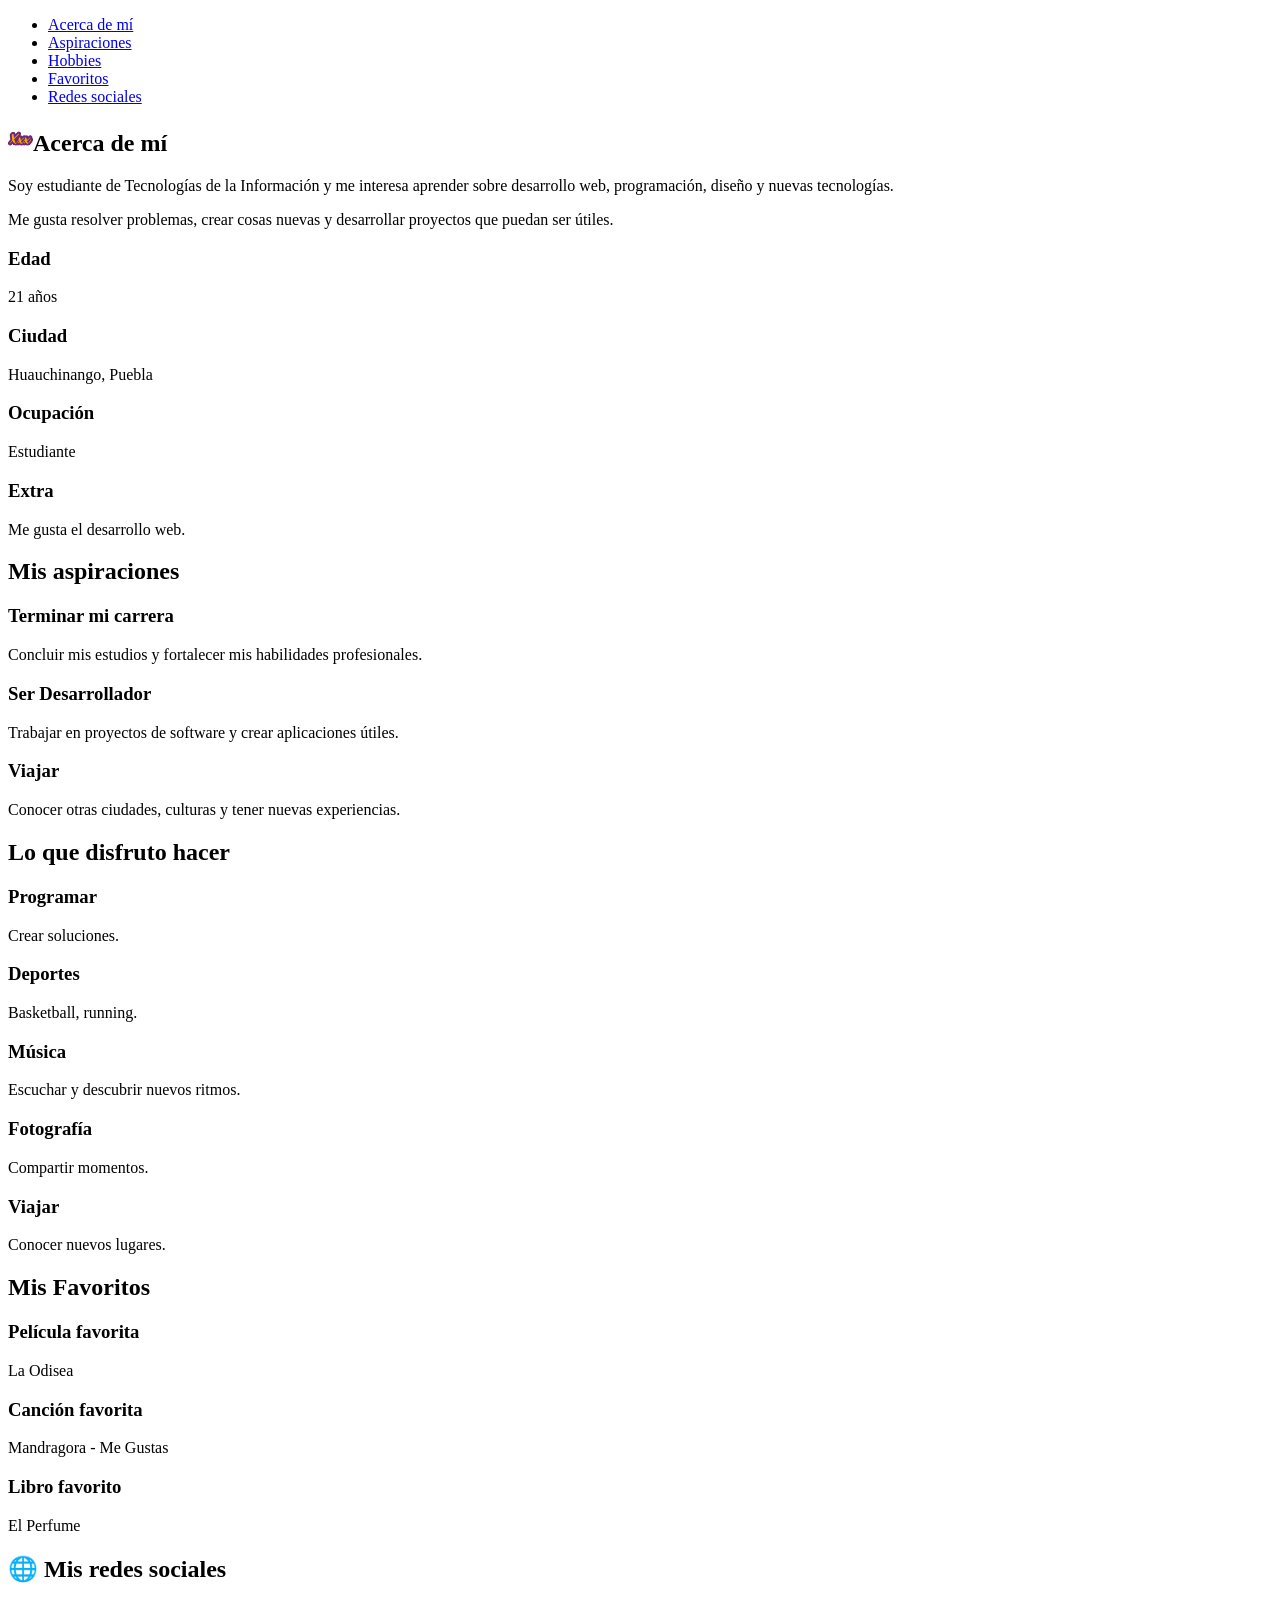
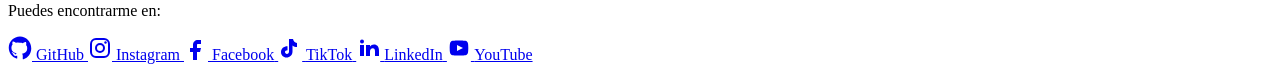
==== practica 03/miperfil.html @ 905aacf0 "Add: Estructura de practica 03 con assets y miperfil.html" ====
<!DOCTYPE html>
<html lang="es">
  <head>
    <meta charset="UTF-8" />
    <meta name="viewport" content="width=device-width, initial-scale=1.0" />
    <title>
      Rubén Morales Reyes | T.S.U en Desarrollo de Software Multiplataforma
    </title>
    <link
      id="mi-favicon"
      rel="icon"
      href="assets/images/favicon.ico"
      type="image/x-icon"
    />
  </head>
  <body>
    <!--====================== -->
    <!-- NAVEGACIÓN -->
    <!-- ====================== -->
    <nav id="menu">
      <ul>
        <li><a href="#acerca-de-mi">Acerca de mí</a></li>
        <li><a href="#aspiraciones">Aspiraciones</a></li>
        <li><a href="#hobbies">Hobbies</a></li>
        <li><a href="#favoritos">Favoritos</a></li>
        <li><a href="#redes">Redes sociales</a></li>
      </ul>
    </nav>

    <!-- ACERCA DE MÍ -->
    <section id="acerca-de-mi">
      <h2>
        <img
          src="assets/images/favicon.ico"
          alt="kiwi"
          width="25"
        />Acerca de mí
      </h2>

      <div>
        <div>
          <p>
            Soy estudiante de Tecnologías de la Información y me interesa
            aprender sobre desarrollo web, programación, diseño y nuevas
            tecnologías.
          </p>

          <p>
            Me gusta resolver problemas, crear cosas nuevas y desarrollar
            proyectos que puedan ser útiles.
          </p>
        </div>

        <div>
          <article>
            <h3>Edad</h3>
            <p>21 años</p>
          </article>

          <article>
            <h3>Ciudad</h3>
            <p>Huauchinango, Puebla</p>
          </article>

          <article>
            <h3>Ocupación</h3>
            <p>Estudiante</p>
          </article>

          <article>
            <h3>Extra</h3>
            <p>Me gusta el desarrollo web.</p>
          </article>
        </div>
      </div>
    </section>

    <!-- ========================= -->
    <!-- ===== ASPIRACIONES ===== -->
    <!-- ========================= -->
    <section id="aspiraciones">
      <h2>Mis aspiraciones</h2>
      <div>
        <article>
          <h3>Terminar mi carrera</h3>
          <p>
            Concluir mis estudios y fortalecer mis habilidades profesionales.
          </p>
        </article>

        <article>
          <h3>Ser Desarrollador</h3>
          <p>
            Trabajar en proyectos de software y crear aplicaciones útiles.
          </p>
        </article>

        <article>
          <h3>Viajar</h3>
          <p>Conocer otras ciudades, culturas y tener nuevas experiencias.</p>
        </article>
      </div>
    </section>

    <!-- HOBBIES -->
    <section id="hobbies">
      <h2>Lo que disfruto hacer</h2>

      <div>
        <article>
          <h3>Programar</h3>
          <p>Crear soluciones.</p>
        </article>

        <article>
          <h3>Deportes</h3>
          <p>Basketball, running.</p>
        </article>

        <article>
          <h3>Música</h3>
          <p>Escuchar y descubrir nuevos ritmos.</p>
        </article>

        <article>
          <h3>Fotografía</h3>
          <p>Compartir momentos.</p>
        </article>

        <article>
          <h3>Viajar</h3>
          <p>Conocer nuevos lugares.</p>
        </article>
      </div>
    </section>

    <!-- ============================= -->
    <!-- FAVORITOS -->
    <!-- ============================= -->
    <section id="favoritos">
      <h2>Mis Favoritos</h2>

      <div>
        <article>
          <h3>Película favorita</h3>
          <p>La Odisea</p>
        </article>

        <article>
          <h3>Canción favorita</h3>
          <p>Mandragora - Me Gustas</p>
        </article>

        <article>
          <h3>Libro favorito</h3>
          <p>El Perfume</p>
        </article>
      </div>
    </section>

    <!-- ============================= -->
    <!-- REDES SOCIALES -->
    <!-- ============================= -->
    <section id="redes">
      <h2>🌐 Mis redes sociales</h2>

      <p>Puedes encontrarme en:</p>

      <div>
        <a href="https://github.com/" target="_blank" aria-label="GitHub">
          <svg viewBox="0 0 24 24" width="24" height="24">
            <path
              fill="currentColor"
              d="M12 .5C5.73.5.75 5.48.75 11.75c0 5.01 3.24 9.26 7.73 10.76.56.1.77-.24.77-.54 0-.27-.01-1.16-.02-2.1-3.15.68-3.81-1.34-3.81-1.34-.51-1.3-1.25-1.65-1.25-1.65-1.02-.7.08-.68.08-.68 1.13.08 1.73 1.16 1.73 1.16 1 .1 1.54.76 1.91 1.33.1-.72.39-1.21.71-1.49-2.52-.29-5.17-1.26-5.17-5.6 0-1.24.44-2.25 1.16-3.04-.12-.29-.5-1.46.11-3 0 0 .95-.3 3.11 1.16A10.8 10.8 0 0112 6.84c.96 0 1.93.13 2.83.38 2.16-1.46 3.11-1.16 3.11-1.16.61 1.54.23 2.71.11 3 .72.79 1.16 1.8 1.16 3.04 0 4.35-2.66 5.31-5.19 5.59.4.34.75 1.02.75 2.06 0 1.49-.01 2.69-.01 3.06 0 .3.2.65.78.54 4.48-1.5 7.72-5.75 7.72-10.76C23.25 5.48 18.27.5 12 .5z"
            />
          </svg>
          <span>GitHub</span>
        </a>

        <a href="https://www.instagram.com/" target="_blank" aria-label="Instagram">
          <svg viewBox="0 0 24 24" width="24" height="24">
            <rect
              x="3"
              y="3"
              width="18"
              height="18"
              rx="5"
              fill="none"
              stroke="currentColor"
              stroke-width="2"
            />
            <circle
              cx="12"
              cy="12"
              r="4"
              fill="none"
              stroke="currentColor"
              stroke-width="2"
            />
            <circle cx="17.5" cy="6.5" r="1.2" fill="currentColor" />
          </svg>
          <span>Instagram</span>
        </a>

        <a href="https://www.facebook.com/" target="_blank" aria-label="Facebook">
          <svg viewBox="0 0 24 24" width="24" height="24">
            <path
              fill="currentColor"
              d="M14 8h3V4h-3c-3 0-5 2-5 5v3H6v4h3v8h4v-8h3l1-4h-4V9c0-.7.3-1 1-1z"
            />
          </svg>
          <span>Facebook</span>
        </a>

        <a href="https://www.tiktok.com/" target="_blank" aria-label="TikTok">
          <svg viewBox="0 0 24 24" width="24" height="24">
            <path
              fill="currentColor"
              d="M15 3c.5 2.3 1.8 3.8 4 4v4c-1.7 0-3.2-.5-4.5-1.5v6c0 3.6-2.6 6-6 6-3.2 0-5.5-2.4-5.5-5.5 0-3.4 2.7-5.8 6.5-5.8v4c-1.5 0-2.5.7-2.5 1.9 0 1.1.8 1.9 1.9 1.9 1.3 0 2.1-.9 2.1-2.4V3z"
            />
          </svg>
          <span>TikTok</span>
        </a>

        <a href="https://www.linkedin.com/" target="_blank" aria-label="LinkedIn">
          <svg viewBox="0 0 24 24" width="24" height="24">
            <rect x="4" y="9" width="4" height="11" fill="currentColor" />
            <circle cx="6" cy="5.5" r="2" fill="currentColor" />
            <path
              fill="currentColor"
              d="M10 9h4v1.6c1-1.3 2.2-2 4-2 3.2 0 5 2.1 5 6.2V20h-4v-4.6c0-2-.7-3.1-2.2-3.1-1.8 0-2.8 1.3-2.8 3.4V20h-4z"
            />
          </svg>
          <span>LinkedIn</span>
        </a>

        <a href="https://www.youtube.com/" target="_blank" aria-label="YouTube">
          <svg viewBox="0 0 24 24" width="24" height="24">
            <path
              fill="currentColor"
              d="M21 7.5c-.2-1.4-1.2-2.5-2.6-2.7C16.4 4.5 12 4.5 12 4.5s-4.4 0-6.4.3C4.2 5 3.2 6.1 3 7.5 2.7 9 2.7 12 2.7 12s0 3 .3 4.5c.2 1.4 1.2 2.5 2.6 2.7 2 .3 6.4 .3 6.4.3s4.4 0 6.4-.3c1.4-.2 2.4-1.3 2.6-2.7.3-1.5.3-4.5.3-4.5s0-3-.3-4.5z"
            />
            <polygon points="10,9 16,12 10,15" fill="white" />
          </svg>
          <span>YouTube</span>
        </a>
      </div>
    </section>
  </body>
</html>
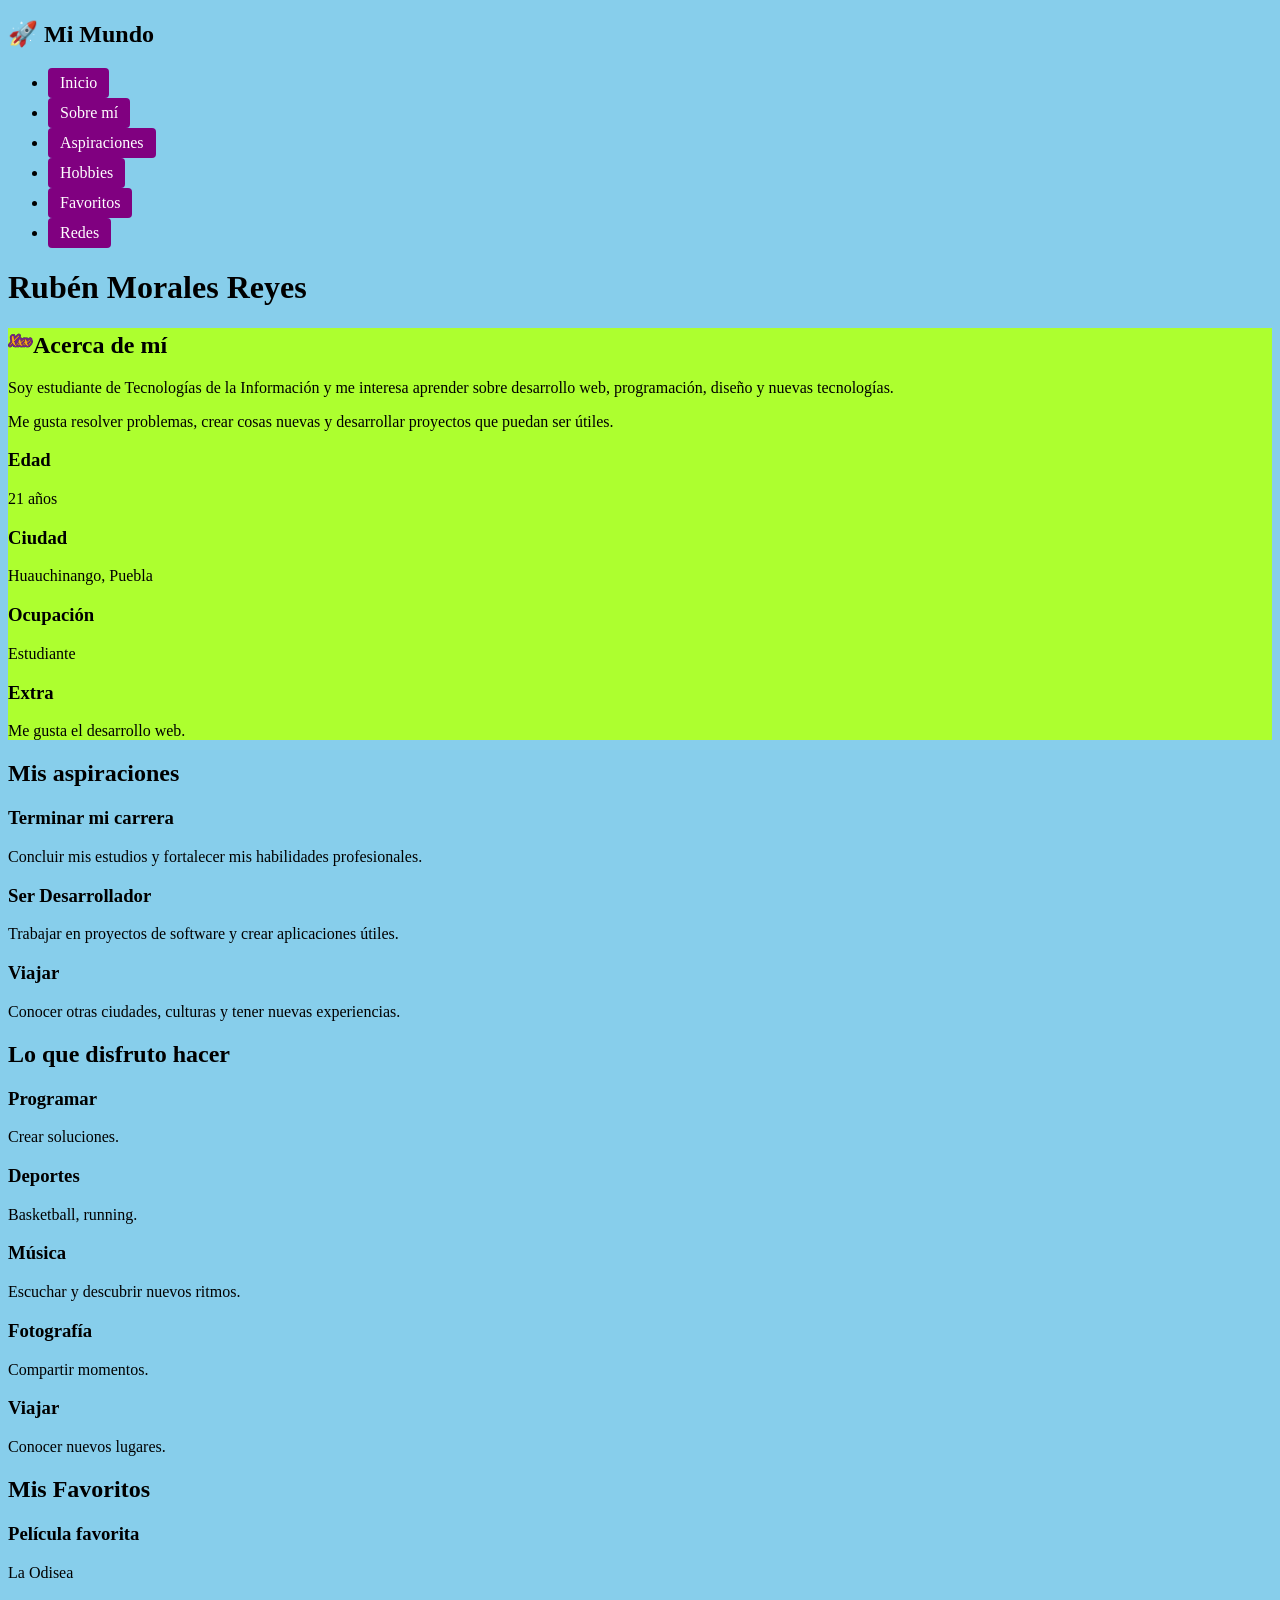
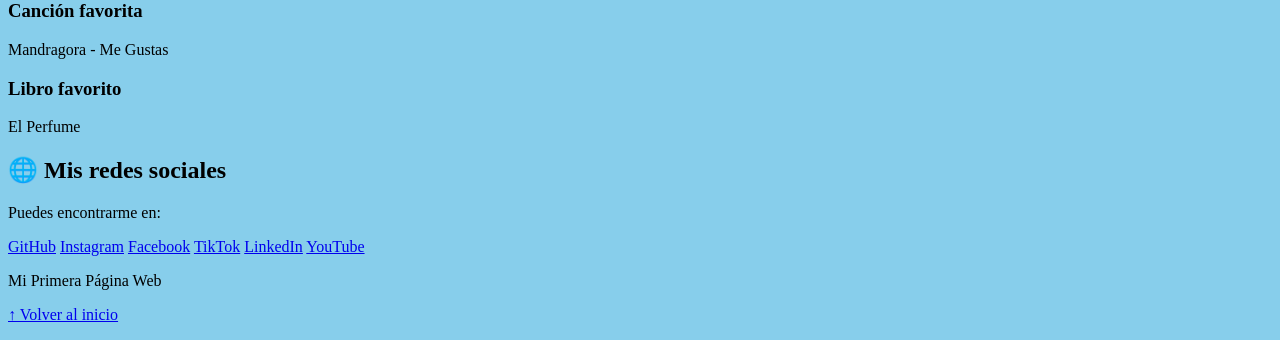
==== commit 43753cb7: "Agrega estilos CSS y estructura para practica-03" ====
--- a/practica 03/miperfil.html
+++ b/practica 03/miperfil.html
@@ -3,32 +3,38 @@
   <head>
     <meta charset="UTF-8" />
     <meta name="viewport" content="width=device-width, initial-scale=1.0" />
-    <title>
-      Rubén Morales Reyes | T.S.U en Desarrollo de Software Multiplataforma
-    </title>
-    <link
-      id="mi-favicon"
-      rel="icon"
-      href="assets/images/favicon.ico"
-      type="image/x-icon"
-    />
+    <meta name="description" content="Mi primera página web personal" />
+    <meta name="author" content="Rubén Morales Reyes" />
+    <title>Mi Primera Página Web</title>
+    
+    <link rel="icon" type="image/png" href="assets/images/favicon.ico" />
+    <link rel="stylesheet" href="styles/styles.css" />
   </head>
   <body>
-    <!--====================== -->
+    <!-- ====================== -->
     <!-- NAVEGACIÓN -->
     <!-- ====================== -->
-    <nav id="menu">
+    <nav id="navbar">
+      <h2>🚀 Mi Mundo</h2>
       <ul>
-        <li><a href="#acerca-de-mi">Acerca de mí</a></li>
-        <li><a href="#aspiraciones">Aspiraciones</a></li>
-        <li><a href="#hobbies">Hobbies</a></li>
-        <li><a href="#favoritos">Favoritos</a></li>
-        <li><a href="#redes">Redes sociales</a></li>
+        <li><a href="#inicio" class="menu_option">Inicio</a></li>
+        <li><a href="#acerca-de-mi" class="menu_option">Sobre mí</a></li>
+        <li><a href="#aspiraciones" class="menu_option">Aspiraciones</a></li>
+        <li><a href="#hobbies" class="menu_option">Hobbies</a></li>
+        <li><a href="#favoritos" class="menu_option">Favoritos</a></li>
+        <li><a href="#redes" class="menu_option">Redes</a></li>
       </ul>
     </nav>
 
+    <!-- HERO / PARALLAX 1 -->
+    <header id="inicio" class="parallax-1">
+      <div class="glass-hero-card">
+        <h1>Rubén Morales Reyes</h1>
+      </div>
+    </header>
+
     <!-- ACERCA DE MÍ -->
-    <section id="acerca-de-mi">
+    <section id="acerca-de-mi" class="seccion-solida-1">
       <h2>
         <img
           src="assets/images/favicon.ico"
@@ -37,8 +43,8 @@
         />Acerca de mí
       </h2>
 
-      <div>
-        <div>
+      <div class="contenedor">
+        <div class="card">
           <p>
             Soy estudiante de Tecnologías de la Información y me interesa
             aprender sobre desarrollo web, programación, diseño y nuevas
@@ -75,26 +81,18 @@
       </div>
     </section>
 
-    <!-- ========================= -->
-    <!-- ===== ASPIRACIONES ===== -->
-    <!-- ========================= -->
+    <!-- ASPIRACIONES -->
     <section id="aspiraciones">
       <h2>Mis aspiraciones</h2>
       <div>
         <article>
           <h3>Terminar mi carrera</h3>
-          <p>
-            Concluir mis estudios y fortalecer mis habilidades profesionales.
-          </p>
+          <p>Concluir mis estudios y fortalecer mis habilidades profesionales.</p>
         </article>
-
         <article>
           <h3>Ser Desarrollador</h3>
-          <p>
-            Trabajar en proyectos de software y crear aplicaciones útiles.
-          </p>
+          <p>Trabajar en proyectos de software y crear aplicaciones útiles.</p>
         </article>
-
         <article>
           <h3>Viajar</h3>
           <p>Conocer otras ciudades, culturas y tener nuevas experiencias.</p>
@@ -105,28 +103,23 @@
     <!-- HOBBIES -->
     <section id="hobbies">
       <h2>Lo que disfruto hacer</h2>
-
       <div>
         <article>
           <h3>Programar</h3>
           <p>Crear soluciones.</p>
         </article>
-
         <article>
           <h3>Deportes</h3>
           <p>Basketball, running.</p>
         </article>
-
         <article>
           <h3>Música</h3>
           <p>Escuchar y descubrir nuevos ritmos.</p>
         </article>
-
         <article>
           <h3>Fotografía</h3>
           <p>Compartir momentos.</p>
         </article>
-
         <article>
           <h3>Viajar</h3>
           <p>Conocer nuevos lugares.</p>
@@ -134,23 +127,18 @@
       </div>
     </section>
 
-    <!-- ============================= -->
     <!-- FAVORITOS -->
-    <!-- ============================= -->
     <section id="favoritos">
       <h2>Mis Favoritos</h2>
-
       <div>
         <article>
           <h3>Película favorita</h3>
           <p>La Odisea</p>
         </article>
-
         <article>
           <h3>Canción favorita</h3>
           <p>Mandragora - Me Gustas</p>
         </article>
-
         <article>
           <h3>Libro favorito</h3>
           <p>El Perfume</p>
@@ -158,93 +146,26 @@
       </div>
     </section>
 
-    <!-- ============================= -->
     <!-- REDES SOCIALES -->
-    <!-- ============================= -->
     <section id="redes">
       <h2>🌐 Mis redes sociales</h2>
-
       <p>Puedes encontrarme en:</p>
-
       <div>
-        <a href="https://github.com/" target="_blank" aria-label="GitHub">
-          <svg viewBox="0 0 24 24" width="24" height="24">
-            <path
-              fill="currentColor"
-              d="M12 .5C5.73.5.75 5.48.75 11.75c0 5.01 3.24 9.26 7.73 10.76.56.1.77-.24.77-.54 0-.27-.01-1.16-.02-2.1-3.15.68-3.81-1.34-3.81-1.34-.51-1.3-1.25-1.65-1.25-1.65-1.02-.7.08-.68.08-.68 1.13.08 1.73 1.16 1.73 1.16 1 .1 1.54.76 1.91 1.33.1-.72.39-1.21.71-1.49-2.52-.29-5.17-1.26-5.17-5.6 0-1.24.44-2.25 1.16-3.04-.12-.29-.5-1.46.11-3 0 0 .95-.3 3.11 1.16A10.8 10.8 0 0112 6.84c.96 0 1.93.13 2.83.38 2.16-1.46 3.11-1.16 3.11-1.16.61 1.54.23 2.71.11 3 .72.79 1.16 1.8 1.16 3.04 0 4.35-2.66 5.31-5.19 5.59.4.34.75 1.02.75 2.06 0 1.49-.01 2.69-.01 3.06 0 .3.2.65.78.54 4.48-1.5 7.72-5.75 7.72-10.76C23.25 5.48 18.27.5 12 .5z"
-            />
-          </svg>
-          <span>GitHub</span>
-        </a>
-
-        <a href="https://www.instagram.com/" target="_blank" aria-label="Instagram">
-          <svg viewBox="0 0 24 24" width="24" height="24">
-            <rect
-              x="3"
-              y="3"
-              width="18"
-              height="18"
-              rx="5"
-              fill="none"
-              stroke="currentColor"
-              stroke-width="2"
-            />
-            <circle
-              cx="12"
-              cy="12"
-              r="4"
-              fill="none"
-              stroke="currentColor"
-              stroke-width="2"
-            />
-            <circle cx="17.5" cy="6.5" r="1.2" fill="currentColor" />
-          </svg>
-          <span>Instagram</span>
-        </a>
-
-        <a href="https://www.facebook.com/" target="_blank" aria-label="Facebook">
-          <svg viewBox="0 0 24 24" width="24" height="24">
-            <path
-              fill="currentColor"
-              d="M14 8h3V4h-3c-3 0-5 2-5 5v3H6v4h3v8h4v-8h3l1-4h-4V9c0-.7.3-1 1-1z"
-            />
-          </svg>
-          <span>Facebook</span>
-        </a>
-
-        <a href="https://www.tiktok.com/" target="_blank" aria-label="TikTok">
-          <svg viewBox="0 0 24 24" width="24" height="24">
-            <path
-              fill="currentColor"
-              d="M15 3c.5 2.3 1.8 3.8 4 4v4c-1.7 0-3.2-.5-4.5-1.5v6c0 3.6-2.6 6-6 6-3.2 0-5.5-2.4-5.5-5.5 0-3.4 2.7-5.8 6.5-5.8v4c-1.5 0-2.5.7-2.5 1.9 0 1.1.8 1.9 1.9 1.9 1.3 0 2.1-.9 2.1-2.4V3z"
-            />
-          </svg>
-          <span>TikTok</span>
-        </a>
-
-        <a href="https://www.linkedin.com/" target="_blank" aria-label="LinkedIn">
-          <svg viewBox="0 0 24 24" width="24" height="24">
-            <rect x="4" y="9" width="4" height="11" fill="currentColor" />
-            <circle cx="6" cy="5.5" r="2" fill="currentColor" />
-            <path
-              fill="currentColor"
-              d="M10 9h4v1.6c1-1.3 2.2-2 4-2 3.2 0 5 2.1 5 6.2V20h-4v-4.6c0-2-.7-3.1-2.2-3.1-1.8 0-2.8 1.3-2.8 3.4V20h-4z"
-            />
-          </svg>
-          <span>LinkedIn</span>
-        </a>
-
-        <a href="https://www.youtube.com/" target="_blank" aria-label="YouTube">
-          <svg viewBox="0 0 24 24" width="24" height="24">
-            <path
-              fill="currentColor"
-              d="M21 7.5c-.2-1.4-1.2-2.5-2.6-2.7C16.4 4.5 12 4.5 12 4.5s-4.4 0-6.4.3C4.2 5 3.2 6.1 3 7.5 2.7 9 2.7 12 2.7 12s0 3 .3 4.5c.2 1.4 1.2 2.5 2.6 2.7 2 .3 6.4 .3 6.4.3s4.4 0 6.4-.3c1.4-.2 2.4-1.3 2.6-2.7.3-1.5.3-4.5.3-4.5s0-3-.3-4.5z"
-            />
-            <polygon points="10,9 16,12 10,15" fill="white" />
-          </svg>
-          <span>YouTube</span>
-        </a>
+        <a href="https://github.com/" target="_blank" aria-label="GitHub">GitHub</a>
+        <a href="https://www.instagram.com/" target="_blank" aria-label="Instagram">Instagram</a>
+        <a href="https://www.facebook.com/" target="_blank" aria-label="Facebook">Facebook</a>
+        <a href="https://www.tiktok.com/" target="_blank" aria-label="TikTok">TikTok</a>
+        <a href="https://www.linkedin.com/" target="_blank" aria-label="LinkedIn">LinkedIn</a>
+        <a href="https://www.youtube.com/" target="_blank" aria-label="YouTube">YouTube</a>
       </div>
     </section>
+
+    <!-- FOOTER -->
+    <footer>
+      <p>Mi Primera Página Web</p>
+      <p>
+        <a href="#inicio">↑ Volver al inicio</a>
+      </p>
+    </footer>
   </body>
 </html>
--- a/practica 03/styles/styles.css
+++ b/practica 03/styles/styles.css
@@ -0,0 +1,24 @@
+/* Este es un comentario en css */
+
+body { /* Selector de componente de la página */
+    background-color: skyblue;
+}
+
+#acerca-de-mi {
+    background-color: greenyellow;
+}
+
+.menu_option {
+    background-color: purple;
+    font-family: Georgia, 'Times New Roman', Times, serif;
+    color: white; /* Para que el texto sea legible sobre el morado */
+    padding: 6px 12px;
+    text-decoration: none;
+    display: inline-block;
+    border-radius: 4px;
+}
+
+.menu_option:hover {
+    background-color: white;
+    color: purple; /* Para que contraste al pasar el mouse */
+}
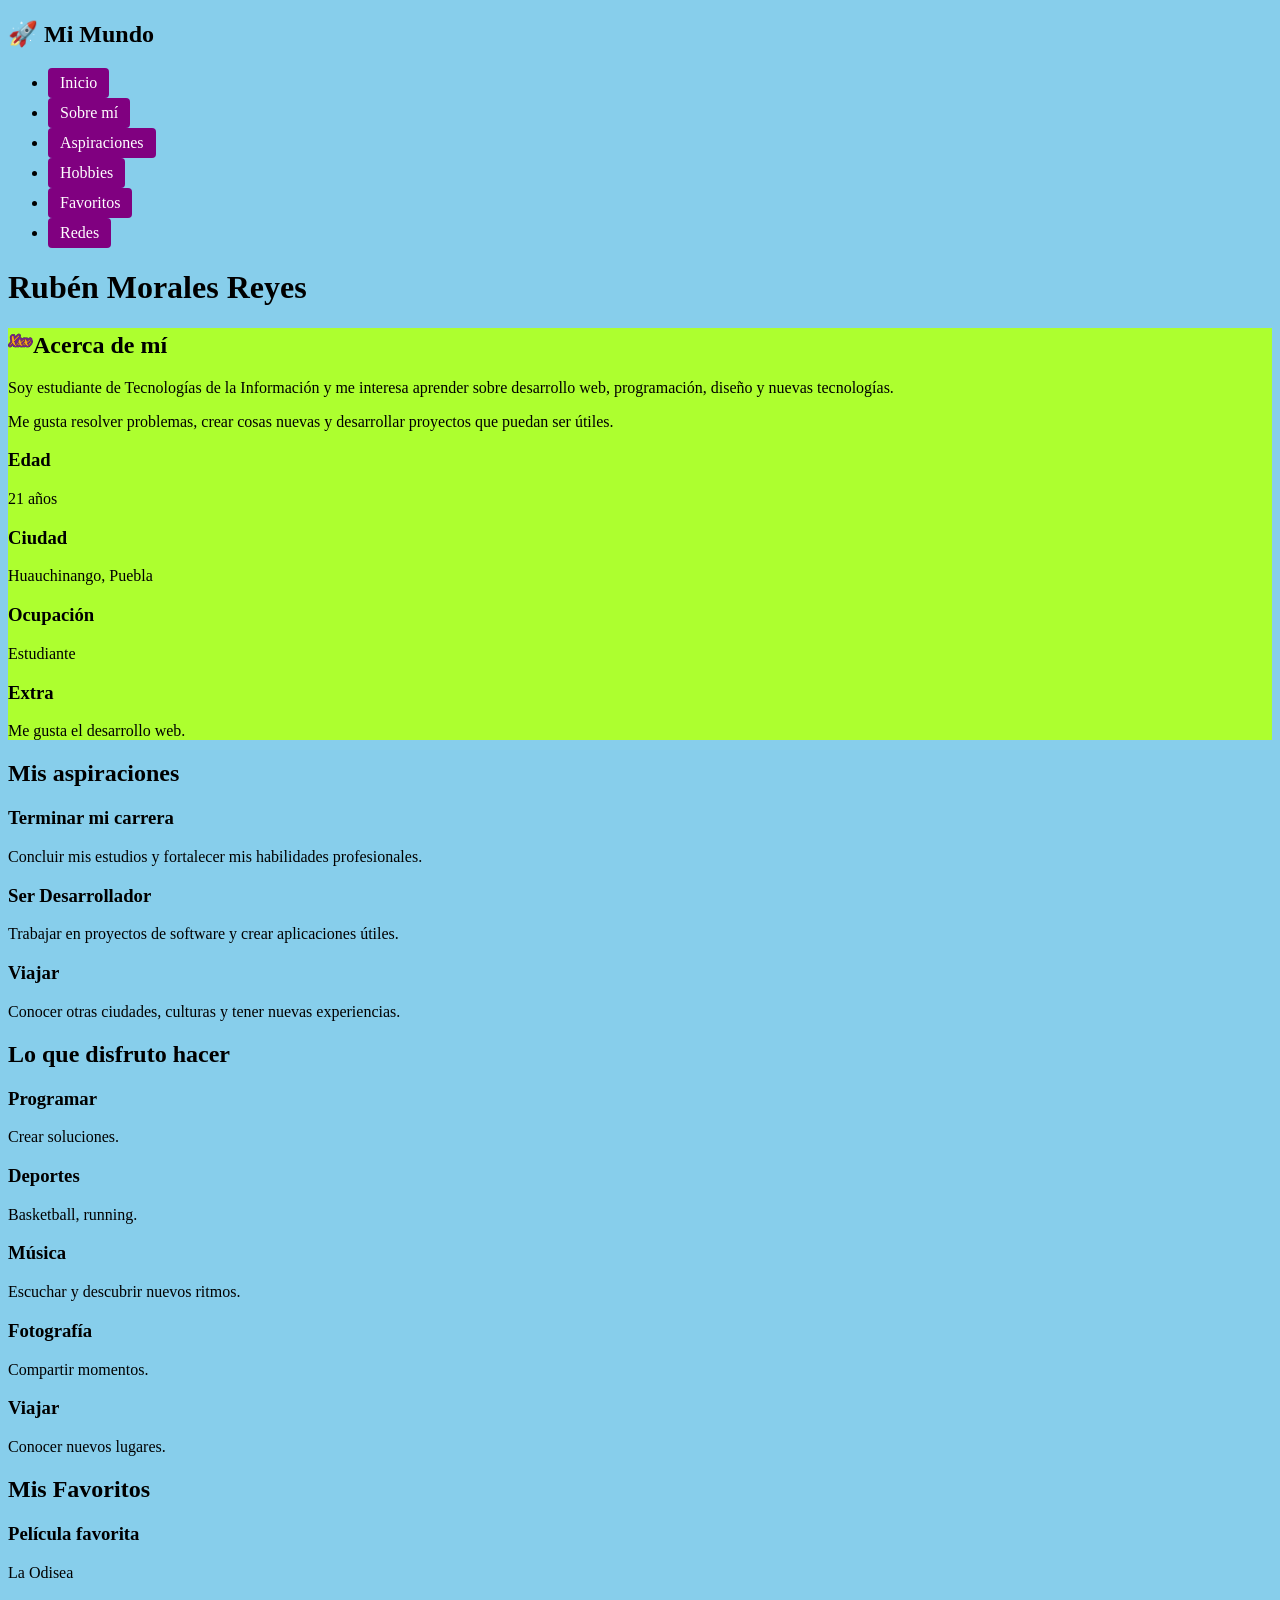
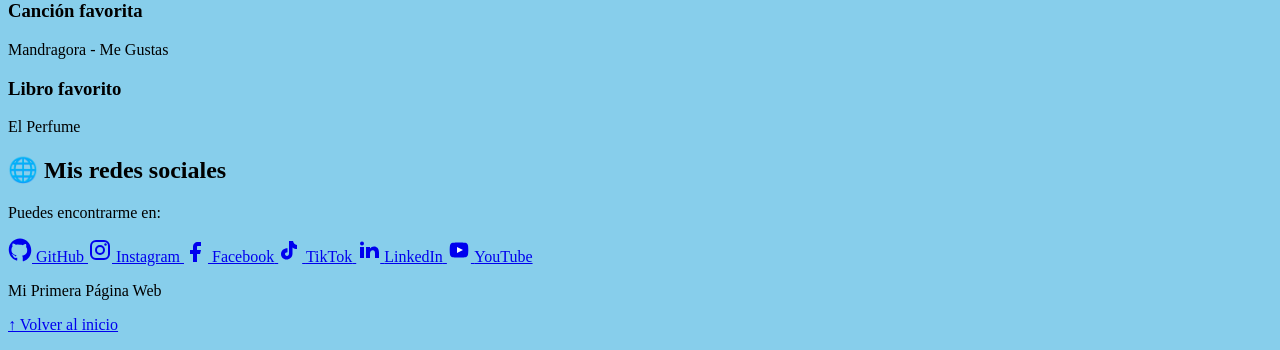
==== commit 4eb1998a: "Agrega estilos CSS y  estructura para practica-3" ====
--- a/practica 03/miperfil.html
+++ b/practica 03/miperfil.html
@@ -3,15 +3,19 @@
   <head>
     <meta charset="UTF-8" />
     <meta name="viewport" content="width=device-width, initial-scale=1.0" />
-    <meta name="description" content="Mi primera página web personal" />
-    <meta name="author" content="Rubén Morales Reyes" />
-    <title>Mi Primera Página Web</title>
-    
-    <link rel="icon" type="image/png" href="assets/images/favicon.ico" />
+    <title>
+      Rubén Morales Reyes | T.S.U en Desarrollo de Software Multiplataforma
+    </title>
+    <link
+      id="mi-favicon"
+      rel="icon"
+      href="assets/images/favicon.ico"
+      type="image/x-icon"
+    />
     <link rel="stylesheet" href="styles/styles.css" />
   </head>
   <body>
-    <!-- ====================== -->
+    <!--====================== -->
     <!-- NAVEGACIÓN -->
     <!-- ====================== -->
     <nav id="navbar">
@@ -26,14 +30,18 @@
       </ul>
     </nav>
 
+    <!-- ======================= -->
     <!-- HERO / PARALLAX 1 -->
+    <!-- ======================= -->
     <header id="inicio" class="parallax-1">
       <div class="glass-hero-card">
         <h1>Rubén Morales Reyes</h1>
       </div>
     </header>
 
+    <!-- ======================= -->
     <!-- ACERCA DE MÍ -->
+    <!-- ======================= -->
     <section id="acerca-de-mi" class="seccion-solida-1">
       <h2>
         <img
@@ -81,18 +89,26 @@
       </div>
     </section>
 
-    <!-- ASPIRACIONES -->
+    <!-- ========================= -->
+    <!-- ===== ASPIRACIONES ===== -->
+    <!-- ========================= -->
     <section id="aspiraciones">
       <h2>Mis aspiraciones</h2>
       <div>
         <article>
           <h3>Terminar mi carrera</h3>
-          <p>Concluir mis estudios y fortalecer mis habilidades profesionales.</p>
-        </article>
+          <p>
+            Concluir mis estudios y fortalecer mis habilidades profesionales.
+          </p>
+        </article>
+
         <article>
           <h3>Ser Desarrollador</h3>
-          <p>Trabajar en proyectos de software y crear aplicaciones útiles.</p>
-        </article>
+          <p>
+            Trabajar en proyectos de software y crear aplicaciones útiles.
+          </p>
+        </article>
+
         <article>
           <h3>Viajar</h3>
           <p>Conocer otras ciudades, culturas y tener nuevas experiencias.</p>
@@ -100,26 +116,33 @@
       </div>
     </section>
 
+    <!-- ========================= -->
     <!-- HOBBIES -->
+    <!-- ========================= -->
     <section id="hobbies">
       <h2>Lo que disfruto hacer</h2>
+
       <div>
         <article>
           <h3>Programar</h3>
           <p>Crear soluciones.</p>
         </article>
+
         <article>
           <h3>Deportes</h3>
           <p>Basketball, running.</p>
         </article>
+
         <article>
           <h3>Música</h3>
           <p>Escuchar y descubrir nuevos ritmos.</p>
         </article>
+
         <article>
           <h3>Fotografía</h3>
           <p>Compartir momentos.</p>
         </article>
+
         <article>
           <h3>Viajar</h3>
           <p>Conocer nuevos lugares.</p>
@@ -127,18 +150,23 @@
       </div>
     </section>
 
+    <!-- ============================= -->
     <!-- FAVORITOS -->
+    <!-- ============================= -->
     <section id="favoritos">
       <h2>Mis Favoritos</h2>
+
       <div>
         <article>
           <h3>Película favorita</h3>
           <p>La Odisea</p>
         </article>
+
         <article>
           <h3>Canción favorita</h3>
           <p>Mandragora - Me Gustas</p>
         </article>
+
         <article>
           <h3>Libro favorito</h3>
           <p>El Perfume</p>
@@ -146,21 +174,98 @@
       </div>
     </section>
 
+    <!-- ============================= -->
     <!-- REDES SOCIALES -->
+    <!-- ============================= -->
     <section id="redes">
       <h2>🌐 Mis redes sociales</h2>
+
       <p>Puedes encontrarme en:</p>
-      <div>
-        <a href="https://github.com/" target="_blank" aria-label="GitHub">GitHub</a>
-        <a href="https://www.instagram.com/" target="_blank" aria-label="Instagram">Instagram</a>
-        <a href="https://www.facebook.com/" target="_blank" aria-label="Facebook">Facebook</a>
-        <a href="https://www.tiktok.com/" target="_blank" aria-label="TikTok">TikTok</a>
-        <a href="https://www.linkedin.com/" target="_blank" aria-label="LinkedIn">LinkedIn</a>
-        <a href="https://www.youtube.com/" target="_blank" aria-label="YouTube">YouTube</a>
-      </div>
-    </section>
-
+
+      <div>
+        <a href="https://github.com/" target="_blank" aria-label="GitHub">
+          <svg viewBox="0 0 24 24" width="24" height="24">
+            <path
+              fill="currentColor"
+              d="M12 .5C5.73.5.75 5.48.75 11.75c0 5.01 3.24 9.26 7.73 10.76.56.1.77-.24.77-.54 0-.27-.01-1.16-.02-2.1-3.15.68-3.81-1.34-3.81-1.34-.51-1.3-1.25-1.65-1.25-1.65-1.02-.7.08-.68.08-.68 1.13.08 1.73 1.16 1.73 1.16 1 .1 1.54.76 1.91 1.33.1-.72.39-1.21.71-1.49-2.52-.29-5.17-1.26-5.17-5.6 0-1.24.44-2.25 1.16-3.04-.12-.29-.5-1.46.11-3 0 0 .95-.3 3.11 1.16A10.8 10.8 0 0112 6.84c.96 0 1.93.13 2.83.38 2.16-1.46 3.11-1.16 3.11-1.16.61 1.54.23 2.71.11 3 .72.79 1.16 1.8 1.16 3.04 0 4.35-2.66 5.31-5.19 5.59.4.34.75 1.02.75 2.06 0 1.49-.01 2.69-.01 3.06 0 .3.2.65.78.54 4.48-1.5 7.72-5.75 7.72-10.76C23.25 5.48 18.27.5 12 .5z"
+            />
+          </svg>
+          <span>GitHub</span>
+        </a>
+
+        <a href="https://www.instagram.com/" target="_blank" aria-label="Instagram">
+          <svg viewBox="0 0 24 24" width="24" height="24">
+            <rect
+              x="3"
+              y="3"
+              width="18"
+              height="18"
+              rx="5"
+              fill="none"
+              stroke="currentColor"
+              stroke-width="2"
+            />
+            <circle
+              cx="12"
+              cy="12"
+              r="4"
+              fill="none"
+              stroke="currentColor"
+              stroke-width="2"
+            />
+            <circle cx="17.5" cy="6.5" r="1.2" fill="currentColor" />
+          </svg>
+          <span>Instagram</span>
+        </a>
+
+        <a href="https://www.facebook.com/" target="_blank" aria-label="Facebook">
+          <svg viewBox="0 0 24 24" width="24" height="24">
+            <path
+              fill="currentColor"
+              d="M14 8h3V4h-3c-3 0-5 2-5 5v3H6v4h3v8h4v-8h3l1-4h-4V9c0-.7.3-1 1-1z"
+            />
+          </svg>
+          <span>Facebook</span>
+        </a>
+
+        <a href="https://www.tiktok.com/" target="_blank" aria-label="TikTok">
+          <svg viewBox="0 0 24 24" width="24" height="24">
+            <path
+              fill="currentColor"
+              d="M15 3c.5 2.3 1.8 3.8 4 4v4c-1.7 0-3.2-.5-4.5-1.5v6c0 3.6-2.6 6-6 6-3.2 0-5.5-2.4-5.5-5.5 0-3.4 2.7-5.8 6.5-5.8v4c-1.5 0-2.5.7-2.5 1.9 0 1.1.8 1.9 1.9 1.9 1.3 0 2.1-.9 2.1-2.4V3z"
+            />
+          </svg>
+          <span>TikTok</span>
+        </a>
+
+        <a href="https://www.linkedin.com/" target="_blank" aria-label="LinkedIn">
+          <svg viewBox="0 0 24 24" width="24" height="24">
+            <rect x="4" y="9" width="4" height="11" fill="currentColor" />
+            <circle cx="6" cy="5.5" r="2" fill="currentColor" />
+            <path
+              fill="currentColor"
+              d="M10 9h4v1.6c1-1.3 2.2-2 4-2 3.2 0 5 2.1 5 6.2V20h-4v-4.6c0-2-.7-3.1-2.2-3.1-1.8 0-2.8 1.3-2.8 3.4V20h-4z"
+            />
+          </svg>
+          <span>LinkedIn</span>
+        </a>
+
+        <a href="https://www.youtube.com/" target="_blank" aria-label="YouTube">
+          <svg viewBox="0 0 24 24" width="24" height="24">
+            <path
+              fill="currentColor"
+              d="M21 7.5c-.2-1.4-1.2-2.5-2.6-2.7C16.4 4.5 12 4.5 12 4.5s-4.4 0-6.4.3C4.2 5 3.2 6.1 3 7.5 2.7 9 2.7 12 2.7 12s0 3 .3 4.5c.2 1.4 1.2 2.5 2.6 2.7 2 .3 6.4 .3 6.4.3s4.4 0 6.4-.3c1.4-.2 2.4-1.3 2.6-2.7.3-1.5.3-4.5.3-4.5s0-3-.3-4.5z"
+            />
+            <polygon points="10,9 16,12 10,15" fill="white" />
+          </svg>
+          <span>YouTube</span>
+        </a>
+      </div>
+    </section>
+
+    <!-- ======================= -->
     <!-- FOOTER -->
+    <!-- ======================= -->
     <footer>
       <p>Mi Primera Página Web</p>
       <p>
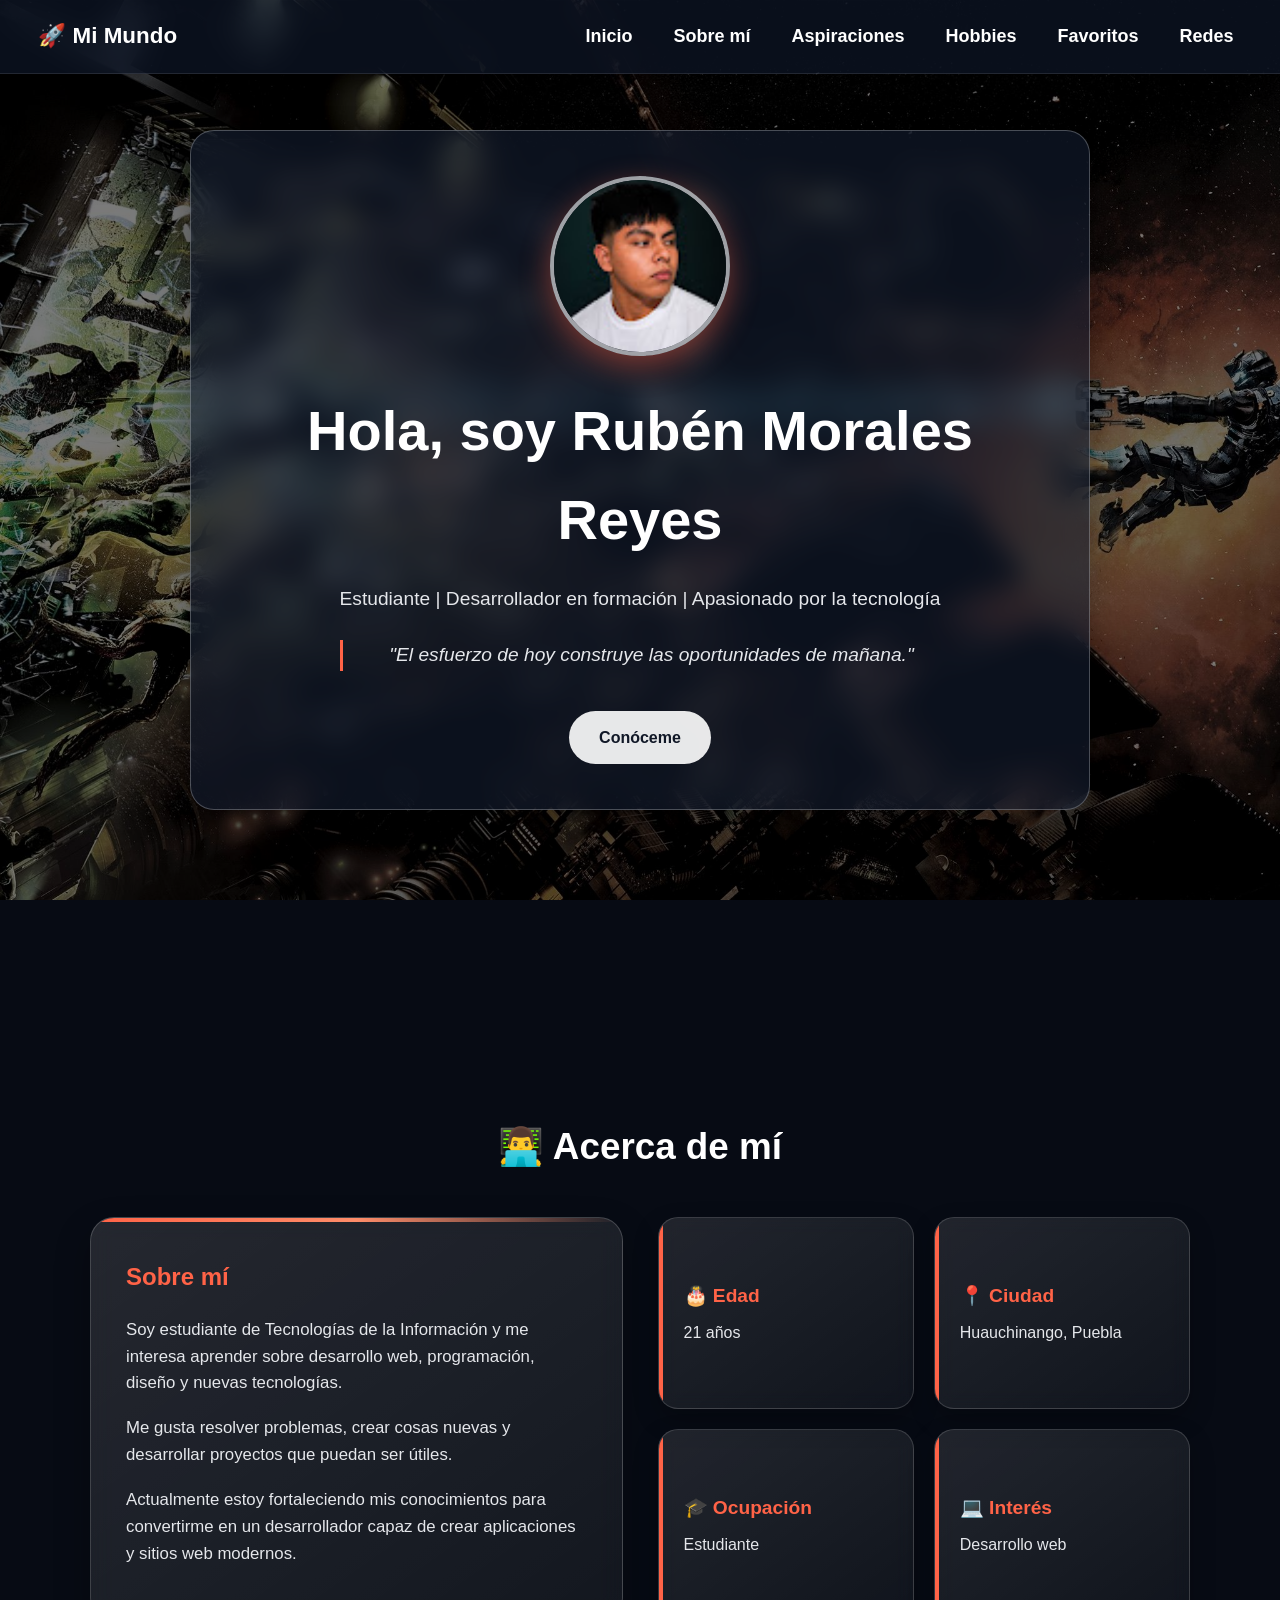
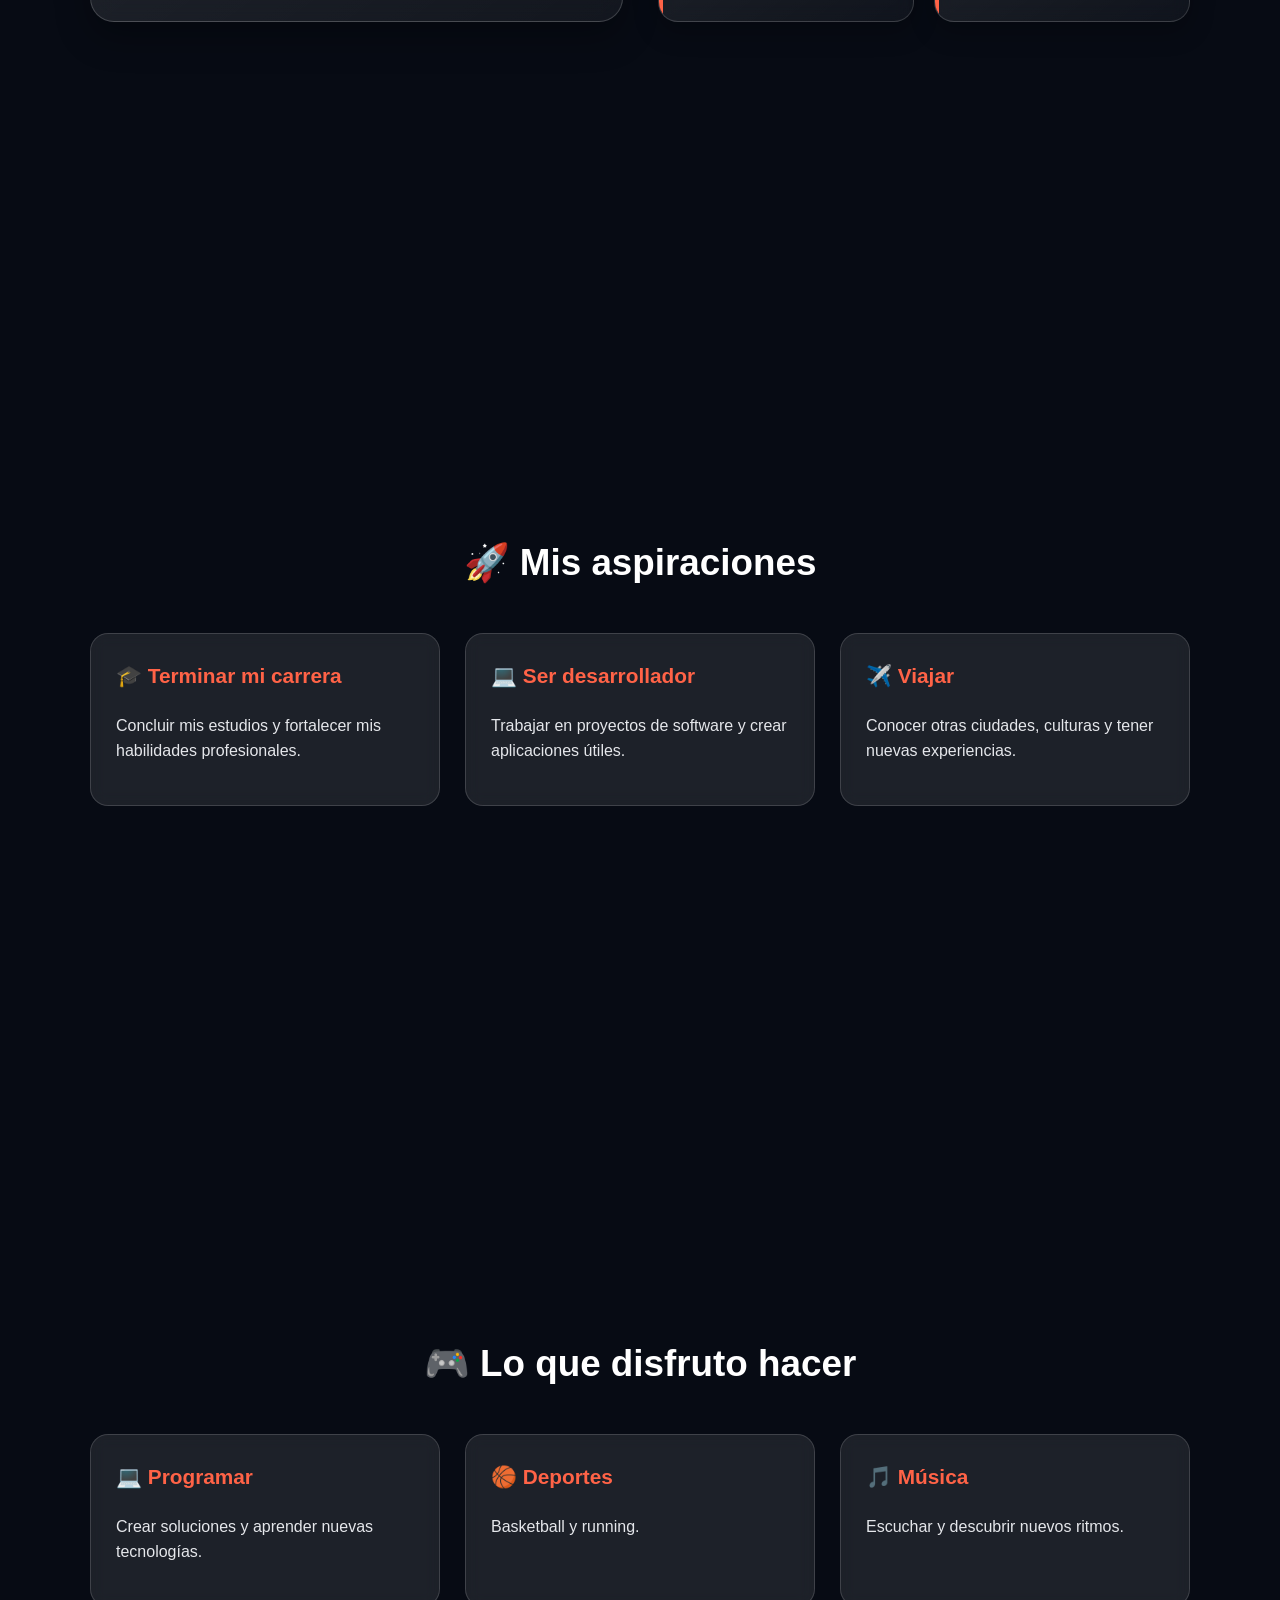
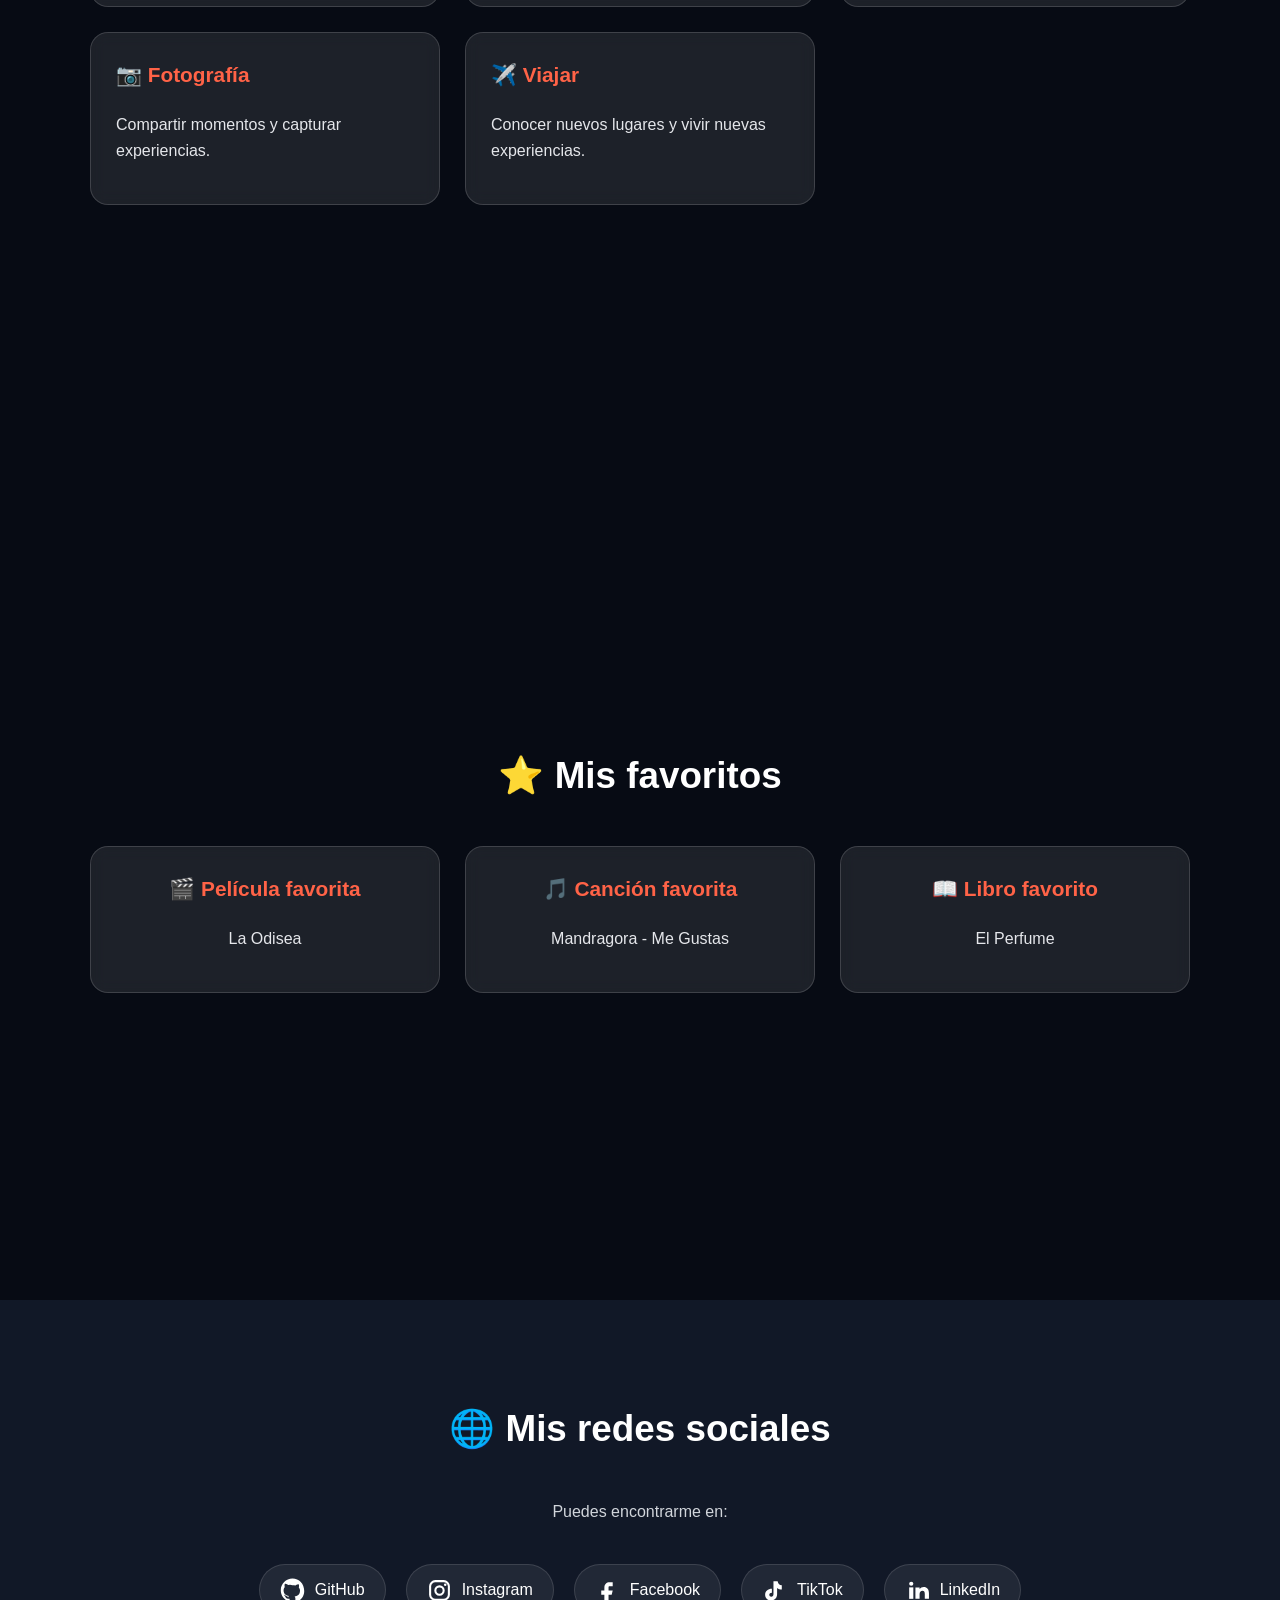
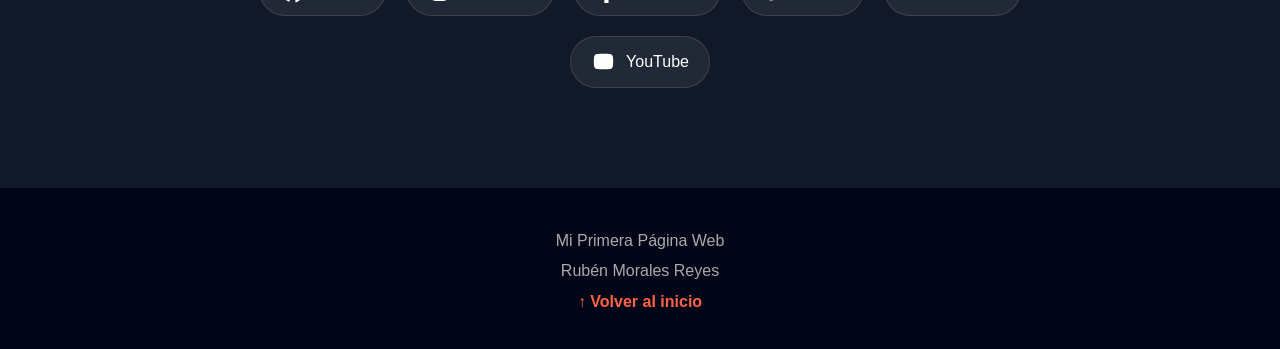
==== commit fb1f4685: "Guardar cambios de practica 03" ====
--- a/practica 03/miperfil.html
+++ b/practica 03/miperfil.html
@@ -1,276 +1,757 @@
 <!DOCTYPE html>
 <html lang="es">
-  <head>
-    <meta charset="UTF-8" />
-    <meta name="viewport" content="width=device-width, initial-scale=1.0" />
+
+<head>
+
+    <meta charset="UTF-8">
+
+    <meta
+        name="viewport"
+        content="width=device-width, initial-scale=1.0"
+    >
+
     <title>
-      Rubén Morales Reyes | T.S.U en Desarrollo de Software Multiplataforma
+        Rubén Morales Reyes | T.S.U en Desarrollo de Software Multiplataforma
     </title>
+
     <link
-      id="mi-favicon"
-      rel="icon"
-      href="assets/images/favicon.ico"
-      type="image/x-icon"
-    />
-    <link rel="stylesheet" href="styles/styles.css" />
-  </head>
-  <body>
-    <!--====================== -->
-    <!-- NAVEGACIÓN -->
-    <!-- ====================== -->
-    <nav id="navbar">
-      <h2>🚀 Mi Mundo</h2>
-      <ul>
-        <li><a href="#inicio" class="menu_option">Inicio</a></li>
-        <li><a href="#acerca-de-mi" class="menu_option">Sobre mí</a></li>
-        <li><a href="#aspiraciones" class="menu_option">Aspiraciones</a></li>
-        <li><a href="#hobbies" class="menu_option">Hobbies</a></li>
-        <li><a href="#favoritos" class="menu_option">Favoritos</a></li>
-        <li><a href="#redes" class="menu_option">Redes</a></li>
-      </ul>
-    </nav>
-
-    <!-- ======================= -->
-    <!-- HERO / PARALLAX 1 -->
-    <!-- ======================= -->
-    <header id="inicio" class="parallax-1">
-      <div class="glass-hero-card">
-        <h1>Rubén Morales Reyes</h1>
-      </div>
-    </header>
-
-    <!-- ======================= -->
-    <!-- ACERCA DE MÍ -->
-    <!-- ======================= -->
-    <section id="acerca-de-mi" class="seccion-solida-1">
-      <h2>
+        rel="icon"
+        href="assets/images/favicoon.ico"
+        type="image/x-icon"
+    >
+
+    <link
+        rel="stylesheet"
+        href="styles/styles.css"
+    >
+
+</head>
+
+
+<body>
+
+
+<!-- ==================================================
+     NAVEGACIÓN
+================================================== -->
+
+<nav id="navbar">
+
+    <h2>🚀 Mi Mundo</h2>
+
+    <ul>
+
+        <li>
+            <a
+                href="#inicio"
+                class="menu_option"
+            >
+                Inicio
+            </a>
+        </li>
+
+        <li>
+            <a
+                href="#acerca-de-mi"
+                class="menu_option"
+            >
+                Sobre mí
+            </a>
+        </li>
+
+        <li>
+            <a
+                href="#aspiraciones"
+                class="menu_option"
+            >
+                Aspiraciones
+            </a>
+        </li>
+
+        <li>
+            <a
+                href="#hobbies"
+                class="menu_option"
+            >
+                Hobbies
+            </a>
+        </li>
+
+        <li>
+            <a
+                href="#favoritos"
+                class="menu_option"
+            >
+                Favoritos
+            </a>
+        </li>
+
+        <li>
+            <a
+                href="#redes"
+                class="menu_option"
+            >
+                Redes
+            </a>
+        </li>
+
+    </ul>
+
+</nav>
+
+
+
+<!-- ==================================================
+     INICIO
+================================================== -->
+
+<header
+    id="inicio"
+    class="parallax parallax-1"
+>
+
+    <div class="glass-hero-card">
+
         <img
-          src="assets/images/favicon.ico"
-          alt="kiwi"
-          width="25"
-        />Acerca de mí
-      </h2>
-
-      <div class="contenedor">
-        <div class="card">
-          <p>
-            Soy estudiante de Tecnologías de la Información y me interesa
-            aprender sobre desarrollo web, programación, diseño y nuevas
-            tecnologías.
-          </p>
-
-          <p>
-            Me gusta resolver problemas, crear cosas nuevas y desarrollar
-            proyectos que puedan ser útiles.
-          </p>
+            src="assets/images/perfil.jpg"
+            alt="Foto de Rubén Morales Reyes"
+            class="profile-img"
+        >
+
+        <div class="texto-inicio">
+
+            <h1>
+                Hola, soy Rubén Morales Reyes
+            </h1>
+
+            <p>
+                Estudiante | Desarrollador en formación |
+                Apasionado por la tecnología
+            </p>
+
+            <blockquote>
+                "El esfuerzo de hoy construye las oportunidades de mañana."
+            </blockquote>
+
+            <a
+                class="boton"
+                href="#acerca-de-mi"
+            >
+                Conóceme
+            </a>
+
         </div>
 
-        <div>
-          <article>
-            <h3>Edad</h3>
-            <p>21 años</p>
-          </article>
-
-          <article>
-            <h3>Ciudad</h3>
-            <p>Huauchinango, Puebla</p>
-          </article>
-
-          <article>
-            <h3>Ocupación</h3>
-            <p>Estudiante</p>
-          </article>
-
-          <article>
-            <h3>Extra</h3>
-            <p>Me gusta el desarrollo web.</p>
-          </article>
+    </div>
+
+</header>
+
+
+
+<!-- ==================================================
+     SOBRE MÍ
+================================================== -->
+
+<section
+    id="acerca-de-mi"
+    class="parallax parallax-2"
+>
+
+    <div class="seccion-contenido">
+
+        <h2>
+            👨‍💻 Acerca de mí
+        </h2>
+
+        <div class="contenedor">
+
+            <div class="card">
+
+                <h3>
+                    Sobre mí
+                </h3>
+
+                <p>
+                    Soy estudiante de Tecnologías de la Información
+                    y me interesa aprender sobre desarrollo web,
+                    programación, diseño y nuevas tecnologías.
+                </p>
+
+                <p>
+                    Me gusta resolver problemas, crear cosas nuevas
+                    y desarrollar proyectos que puedan ser útiles.
+                </p>
+
+                <p>
+                    Actualmente estoy fortaleciendo mis conocimientos
+                    para convertirme en un desarrollador capaz de
+                    crear aplicaciones y sitios web modernos.
+                </p>
+
+            </div>
+
+
+            <div class="datos-personales">
+
+                <article>
+
+                    <h3>
+                        🎂 Edad
+                    </h3>
+
+                    <p>
+                        21 años
+                    </p>
+
+                </article>
+
+
+                <article>
+
+                    <h3>
+                        📍 Ciudad
+                    </h3>
+
+                    <p>
+                        Huauchinango, Puebla
+                    </p>
+
+                </article>
+
+
+                <article>
+
+                    <h3>
+                        🎓 Ocupación
+                    </h3>
+
+                    <p>
+                        Estudiante
+                    </p>
+
+                </article>
+
+
+                <article>
+
+                    <h3>
+                        💻 Interés
+                    </h3>
+
+                    <p>
+                        Desarrollo web
+                    </p>
+
+                </article>
+
+            </div>
+
         </div>
-      </div>
-    </section>
-
-    <!-- ========================= -->
-    <!-- ===== ASPIRACIONES ===== -->
-    <!-- ========================= -->
-    <section id="aspiraciones">
-      <h2>Mis aspiraciones</h2>
-      <div>
-        <article>
-          <h3>Terminar mi carrera</h3>
-          <p>
-            Concluir mis estudios y fortalecer mis habilidades profesionales.
-          </p>
-        </article>
-
-        <article>
-          <h3>Ser Desarrollador</h3>
-          <p>
-            Trabajar en proyectos de software y crear aplicaciones útiles.
-          </p>
-        </article>
-
-        <article>
-          <h3>Viajar</h3>
-          <p>Conocer otras ciudades, culturas y tener nuevas experiencias.</p>
-        </article>
-      </div>
-    </section>
-
-    <!-- ========================= -->
-    <!-- HOBBIES -->
-    <!-- ========================= -->
-    <section id="hobbies">
-      <h2>Lo que disfruto hacer</h2>
-
-      <div>
-        <article>
-          <h3>Programar</h3>
-          <p>Crear soluciones.</p>
-        </article>
-
-        <article>
-          <h3>Deportes</h3>
-          <p>Basketball, running.</p>
-        </article>
-
-        <article>
-          <h3>Música</h3>
-          <p>Escuchar y descubrir nuevos ritmos.</p>
-        </article>
-
-        <article>
-          <h3>Fotografía</h3>
-          <p>Compartir momentos.</p>
-        </article>
-
-        <article>
-          <h3>Viajar</h3>
-          <p>Conocer nuevos lugares.</p>
-        </article>
-      </div>
-    </section>
-
-    <!-- ============================= -->
-    <!-- FAVORITOS -->
-    <!-- ============================= -->
-    <section id="favoritos">
-      <h2>Mis Favoritos</h2>
-
-      <div>
-        <article>
-          <h3>Película favorita</h3>
-          <p>La Odisea</p>
-        </article>
-
-        <article>
-          <h3>Canción favorita</h3>
-          <p>Mandragora - Me Gustas</p>
-        </article>
-
-        <article>
-          <h3>Libro favorito</h3>
-          <p>El Perfume</p>
-        </article>
-      </div>
-    </section>
-
-    <!-- ============================= -->
-    <!-- REDES SOCIALES -->
-    <!-- ============================= -->
-    <section id="redes">
-      <h2>🌐 Mis redes sociales</h2>
-
-      <p>Puedes encontrarme en:</p>
-
-      <div>
-        <a href="https://github.com/" target="_blank" aria-label="GitHub">
-          <svg viewBox="0 0 24 24" width="24" height="24">
-            <path
-              fill="currentColor"
-              d="M12 .5C5.73.5.75 5.48.75 11.75c0 5.01 3.24 9.26 7.73 10.76.56.1.77-.24.77-.54 0-.27-.01-1.16-.02-2.1-3.15.68-3.81-1.34-3.81-1.34-.51-1.3-1.25-1.65-1.25-1.65-1.02-.7.08-.68.08-.68 1.13.08 1.73 1.16 1.73 1.16 1 .1 1.54.76 1.91 1.33.1-.72.39-1.21.71-1.49-2.52-.29-5.17-1.26-5.17-5.6 0-1.24.44-2.25 1.16-3.04-.12-.29-.5-1.46.11-3 0 0 .95-.3 3.11 1.16A10.8 10.8 0 0112 6.84c.96 0 1.93.13 2.83.38 2.16-1.46 3.11-1.16 3.11-1.16.61 1.54.23 2.71.11 3 .72.79 1.16 1.8 1.16 3.04 0 4.35-2.66 5.31-5.19 5.59.4.34.75 1.02.75 2.06 0 1.49-.01 2.69-.01 3.06 0 .3.2.65.78.54 4.48-1.5 7.72-5.75 7.72-10.76C23.25 5.48 18.27.5 12 .5z"
-            />
-          </svg>
-          <span>GitHub</span>
+
+    </div>
+
+</section>
+
+
+
+<!-- ==================================================
+     ASPIRACIONES
+================================================== -->
+
+<section
+    id="aspiraciones"
+    class="parallax parallax-3"
+>
+
+    <div class="seccion-contenido">
+
+        <h2>
+            🚀 Mis aspiraciones
+        </h2>
+
+        <div class="cards-container">
+
+            <article>
+
+                <h3>
+                    🎓 Terminar mi carrera
+                </h3>
+
+                <p>
+                    Concluir mis estudios y fortalecer mis
+                    habilidades profesionales.
+                </p>
+
+            </article>
+
+
+            <article>
+
+                <h3>
+                    💻 Ser desarrollador
+                </h3>
+
+                <p>
+                    Trabajar en proyectos de software y crear
+                    aplicaciones útiles.
+                </p>
+
+            </article>
+
+
+            <article>
+
+                <h3>
+                    ✈️ Viajar
+                </h3>
+
+                <p>
+                    Conocer otras ciudades, culturas y tener
+                    nuevas experiencias.
+                </p>
+
+            </article>
+
+        </div>
+
+    </div>
+
+</section>
+
+
+
+<!-- ==================================================
+     HOBBIES
+================================================== -->
+
+<section
+    id="hobbies"
+    class="parallax parallax-4"
+>
+
+    <div class="seccion-contenido">
+
+        <h2>
+            🎮 Lo que disfruto hacer
+        </h2>
+
+        <div class="cards-container">
+
+            <article>
+
+                <h3>
+                    💻 Programar
+                </h3>
+
+                <p>
+                    Crear soluciones y aprender nuevas
+                    tecnologías.
+                </p>
+
+            </article>
+
+
+            <article>
+
+                <h3>
+                    🏀 Deportes
+                </h3>
+
+                <p>
+                    Basketball y running.
+                </p>
+
+            </article>
+
+
+            <article>
+
+                <h3>
+                    🎵 Música
+                </h3>
+
+                <p>
+                    Escuchar y descubrir nuevos ritmos.
+                </p>
+
+            </article>
+
+
+            <article>
+
+                <h3>
+                    📷 Fotografía
+                </h3>
+
+                <p>
+                    Compartir momentos y capturar experiencias.
+                </p>
+
+            </article>
+
+
+            <article>
+
+                <h3>
+                    ✈️ Viajar
+                </h3>
+
+                <p>
+                    Conocer nuevos lugares y vivir nuevas
+                    experiencias.
+                </p>
+
+            </article>
+
+        </div>
+
+    </div>
+
+</section>
+
+
+
+<!-- ==================================================
+     FAVORITOS
+================================================== -->
+
+<section
+    id="favoritos"
+    class="parallax parallax-5"
+>
+
+    <div class="seccion-contenido">
+
+        <h2>
+            ⭐ Mis favoritos
+        </h2>
+
+        <div class="cards-container">
+
+            <article>
+
+                <h3>
+                    🎬 Película favorita
+                </h3>
+
+                <p>
+                    La Odisea
+                </p>
+
+            </article>
+
+
+            <article>
+
+                <h3>
+                    🎵 Canción favorita
+                </h3>
+
+                <p>
+                    Mandragora - Me Gustas
+                </p>
+
+            </article>
+
+
+            <article>
+
+                <h3>
+                    📖 Libro favorito
+                </h3>
+
+                <p>
+                    El Perfume
+                </p>
+
+            </article>
+
+        </div>
+
+    </div>
+
+</section>
+
+
+
+<!-- ==================================================
+     REDES SOCIALES
+================================================== -->
+
+<section id="redes">
+
+    <h2>
+        🌐 Mis redes sociales
+    </h2>
+
+    <p>
+        Puedes encontrarme en:
+    </p>
+
+
+    <div class="social-container">
+
+
+        <!-- GITHUB -->
+
+        <a
+            href="https://github.com/"
+            target="_blank"
+            rel="noopener noreferrer"
+            aria-label="GitHub"
+        >
+
+            <svg viewBox="0 0 24 24">
+
+                <path
+                    fill="currentColor"
+                    d="M12 .5C5.73.5.75 5.48.75 11.75c0
+                    5.01 3.24 9.26 7.73 10.76.56.1.77-.24.77-.54
+                    0-.27-.01-1.16-.02-2.1-3.15.68-3.81-1.34
+                    -3.81-1.34-.51-1.3-1.25-1.65-1.25-1.65
+                    -1.02-.7.08-.68.08-.68 1.13.08 1.73
+                    1.16 1.73 1.16 1 .1 1.54.76 1.91
+                    1.33.1-.72.39-1.21.71-1.49-2.52-.29
+                    -5.17-1.26-5.17-5.6 0-1.24.44-2.25
+                    1.16-3.04-.12-.29-.5-1.46.11-3
+                    0 0 .95-.3 3.11 1.16A10.8 10.8
+                    0 0112 6.84c.96 0 1.93.13 2.83.38
+                    2.16-1.46 3.11-1.16 3.11-1.16.61
+                    1.54.23 2.71.11 3 .72.79 1.16
+                    1.8 1.16 3.04 0 4.35-2.66 5.31
+                    -5.19 5.59.4.34.75 1.02.75 2.06
+                    0 1.49-.01 2.69-.01 3.06
+                    0 .3.2.65.78.54 4.48-1.5
+                    7.72-5.75 7.72-10.76C23.25
+                    5.48 18.27.5 12 .5z"
+                />
+
+            </svg>
+
+            <span>
+                GitHub
+            </span>
+
         </a>
 
-        <a href="https://www.instagram.com/" target="_blank" aria-label="Instagram">
-          <svg viewBox="0 0 24 24" width="24" height="24">
-            <rect
-              x="3"
-              y="3"
-              width="18"
-              height="18"
-              rx="5"
-              fill="none"
-              stroke="currentColor"
-              stroke-width="2"
-            />
-            <circle
-              cx="12"
-              cy="12"
-              r="4"
-              fill="none"
-              stroke="currentColor"
-              stroke-width="2"
-            />
-            <circle cx="17.5" cy="6.5" r="1.2" fill="currentColor" />
-          </svg>
-          <span>Instagram</span>
+
+        <!-- INSTAGRAM -->
+
+        <a
+            href="https://www.instagram.com/"
+            target="_blank"
+            rel="noopener noreferrer"
+            aria-label="Instagram"
+        >
+
+            <svg viewBox="0 0 24 24">
+
+                <rect
+                    x="3"
+                    y="3"
+                    width="18"
+                    height="18"
+                    rx="5"
+                    fill="none"
+                    stroke="currentColor"
+                    stroke-width="2"
+                />
+
+                <circle
+                    cx="12"
+                    cy="12"
+                    r="4"
+                    fill="none"
+                    stroke="currentColor"
+                    stroke-width="2"
+                />
+
+                <circle
+                    cx="17.5"
+                    cy="6.5"
+                    r="1.2"
+                    fill="currentColor"
+                />
+
+            </svg>
+
+            <span>
+                Instagram
+            </span>
+
         </a>
 
-        <a href="https://www.facebook.com/" target="_blank" aria-label="Facebook">
-          <svg viewBox="0 0 24 24" width="24" height="24">
-            <path
-              fill="currentColor"
-              d="M14 8h3V4h-3c-3 0-5 2-5 5v3H6v4h3v8h4v-8h3l1-4h-4V9c0-.7.3-1 1-1z"
-            />
-          </svg>
-          <span>Facebook</span>
+
+        <!-- FACEBOOK -->
+
+        <a
+            href="https://www.facebook.com/"
+            target="_blank"
+            rel="noopener noreferrer"
+            aria-label="Facebook"
+        >
+
+            <svg viewBox="0 0 24 24">
+
+                <path
+                    fill="currentColor"
+                    d="M14 8h3V4h-3c-3 0-5 2-5 5v3H6v4h3v8h4v-8h3l1-4h-4V9
+                    c0-.7.3-1 1-1z"
+                />
+
+            </svg>
+
+            <span>
+                Facebook
+            </span>
+
         </a>
 
-        <a href="https://www.tiktok.com/" target="_blank" aria-label="TikTok">
-          <svg viewBox="0 0 24 24" width="24" height="24">
-            <path
-              fill="currentColor"
-              d="M15 3c.5 2.3 1.8 3.8 4 4v4c-1.7 0-3.2-.5-4.5-1.5v6c0 3.6-2.6 6-6 6-3.2 0-5.5-2.4-5.5-5.5 0-3.4 2.7-5.8 6.5-5.8v4c-1.5 0-2.5.7-2.5 1.9 0 1.1.8 1.9 1.9 1.9 1.3 0 2.1-.9 2.1-2.4V3z"
-            />
-          </svg>
-          <span>TikTok</span>
+
+        <!-- TIKTOK -->
+
+        <a
+            href="https://www.tiktok.com/"
+            target="_blank"
+            rel="noopener noreferrer"
+            aria-label="TikTok"
+        >
+
+            <svg viewBox="0 0 24 24">
+
+                <path
+                    fill="currentColor"
+                    d="M15 3c.5 2.3 1.8 3.8 4 4v4
+                    c-1.7 0-3.2-.5-4.5-1.5v6
+                    c0 3.6-2.6 6-6 6
+                    -3.2 0-5.5-2.4-5.5-5.5
+                    0-3.4 2.7-5.8 6.5-5.8v4
+                    c-1.5 0-2.5.7-2.5 1.9
+                    0 1.1.8 1.9 1.9 1.9
+                    1.3 0 2.1-.9 2.1-2.4V3z"
+                />
+
+            </svg>
+
+            <span>
+                TikTok
+            </span>
+
         </a>
 
-        <a href="https://www.linkedin.com/" target="_blank" aria-label="LinkedIn">
-          <svg viewBox="0 0 24 24" width="24" height="24">
-            <rect x="4" y="9" width="4" height="11" fill="currentColor" />
-            <circle cx="6" cy="5.5" r="2" fill="currentColor" />
-            <path
-              fill="currentColor"
-              d="M10 9h4v1.6c1-1.3 2.2-2 4-2 3.2 0 5 2.1 5 6.2V20h-4v-4.6c0-2-.7-3.1-2.2-3.1-1.8 0-2.8 1.3-2.8 3.4V20h-4z"
-            />
-          </svg>
-          <span>LinkedIn</span>
+
+        <!-- LINKEDIN -->
+
+        <a
+            href="https://www.linkedin.com/"
+            target="_blank"
+            rel="noopener noreferrer"
+            aria-label="LinkedIn"
+        >
+
+            <svg viewBox="0 0 24 24">
+
+                <rect
+                    x="4"
+                    y="9"
+                    width="4"
+                    height="11"
+                    fill="currentColor"
+                />
+
+                <circle
+                    cx="6"
+                    cy="5.5"
+                    r="2"
+                    fill="currentColor"
+                />
+
+                <path
+                    fill="currentColor"
+                    d="M10 9h4v1.6
+                    c1-1.3 2.2-2 4-2
+                    3.2 0 5 2.1 5 6.2V20h-4v-4.6
+                    c0-2-.7-3.1-2.2-3.1
+                    -1.8 0-2.8 1.3-2.8 3.4V20h-4z"
+                />
+
+            </svg>
+
+            <span>
+                LinkedIn
+            </span>
+
         </a>
 
-        <a href="https://www.youtube.com/" target="_blank" aria-label="YouTube">
-          <svg viewBox="0 0 24 24" width="24" height="24">
-            <path
-              fill="currentColor"
-              d="M21 7.5c-.2-1.4-1.2-2.5-2.6-2.7C16.4 4.5 12 4.5 12 4.5s-4.4 0-6.4.3C4.2 5 3.2 6.1 3 7.5 2.7 9 2.7 12 2.7 12s0 3 .3 4.5c.2 1.4 1.2 2.5 2.6 2.7 2 .3 6.4 .3 6.4.3s4.4 0 6.4-.3c1.4-.2 2.4-1.3 2.6-2.7.3-1.5.3-4.5.3-4.5s0-3-.3-4.5z"
-            />
-            <polygon points="10,9 16,12 10,15" fill="white" />
-          </svg>
-          <span>YouTube</span>
+
+        <!-- YOUTUBE -->
+
+        <a
+            href="https://www.youtube.com/"
+            target="_blank"
+            rel="noopener noreferrer"
+            aria-label="YouTube"
+        >
+
+            <svg viewBox="0 0 24 24">
+
+                <path
+                    fill="currentColor"
+                    d="M21 7.5
+                    c-.2-1.4-1.2-2.5-2.6-2.7
+                    C16.4 4.5 12 4.5 12 4.5
+                    s-4.4 0-6.4.3
+                    C4.2 5 3.2 6.1 3 7.5
+                    2.7 9 2.7 12 2.7 12
+                    s0 3 .3 4.5
+                    c.2 1.4 1.2 2.5 2.6 2.7
+                    2 .3 6.4.3 6.4.3
+                    s4.4 0 6.4-.3
+                    c1.4-.2 2.4-1.3 2.6-2.7
+                    .3-1.5.3-4.5.3-4.5
+                    s0-3-.3-4.5z"
+                />
+
+                <polygon
+                    points="10,9 16,12 10,15"
+                    fill="white"
+                />
+
+            </svg>
+
+            <span>
+                YouTube
+            </span>
+
         </a>
-      </div>
-    </section>
-
-    <!-- ======================= -->
-    <!-- FOOTER -->
-    <!-- ======================= -->
-    <footer>
-      <p>Mi Primera Página Web</p>
-      <p>
-        <a href="#inicio">↑ Volver al inicio</a>
-      </p>
-    </footer>
-  </body>
+
+    </div>
+
+</section>
+
+
+
+<!-- ==================================================
+     FOOTER
+================================================== -->
+
+<footer>
+
+    <p>
+        Mi Primera Página Web
+    </p>
+
+    <p>
+        Rubén Morales Reyes
+    </p>
+
+    <a href="#inicio">
+        ↑ Volver al inicio
+    </a>
+
+</footer>
+
+
+</body>
+
 </html>
--- a/practica 03/styles/styles.css
+++ b/practica 03/styles/styles.css
@@ -1,24 +1,922 @@
-/* Este es un comentario en css */
-
-body { /* Selector de componente de la página */
-    background-color: skyblue;
-}
+/* ==================================================
+   CONFIGURACIÓN GENERAL
+================================================== */
+
+* {
+    box-sizing: border-box;
+}
+
+html {
+    scroll-behavior: smooth;
+}
+
+body {
+    margin: 0;
+
+    font-family: Arial, Helvetica, sans-serif;
+
+    background: #0f172a;
+
+    color: #ccc;
+
+    line-height: 1.6;
+}
+
+
+/* ==================================================
+   NAVEGACIÓN
+================================================== */
+
+nav {
+    position: fixed;
+
+    top: 0;
+    left: 0;
+
+    width: 100%;
+
+    padding: 14px 3%;
+
+    display: flex;
+
+    justify-content: space-between;
+
+    align-items: center;
+
+    background: rgba(15, 23, 42, 0.65);
+
+    backdrop-filter: blur(15px);
+
+    -webkit-backdrop-filter: blur(15px);
+
+    border-bottom: 1px solid rgba(255, 255, 255, 0.1);
+
+    z-index: 1000;
+}
+
+nav h2 {
+    color: white;
+
+    margin: 0;
+
+    font-size: 1.4rem;
+}
+
+nav ul {
+    list-style: none;
+
+    display: flex;
+
+    gap: 25px;
+
+    margin: 0;
+
+    padding: 0;
+}
+
+nav a {
+    color: white;
+
+    text-decoration: none;
+
+    font-weight: bold;
+
+    transition: 0.3s;
+}
+
+nav a:hover {
+    color: tomato;
+}
+
+
+/* ==================================================
+   MENÚ
+================================================== */
+
+.menu_option {
+    display: inline-block;
+
+    padding: 8px;
+
+    font-size: 18px;
+
+    transition: 0.3s ease;
+}
+
+.menu_option:hover {
+    color: tomato;
+
+    transform: translateY(-2px);
+}
+
+
+/* ==================================================
+   PARALLAX
+================================================== */
+
+.parallax {
+    min-height: 100vh;
+
+    background-size: cover;
+
+    background-position: center;
+
+    background-repeat: no-repeat;
+
+    background-attachment: fixed;
+
+    display: flex;
+
+    align-items: center;
+
+    justify-content: center;
+
+    padding: 120px 20px 80px;
+
+    position: relative;
+
+    overflow: hidden;
+}
+
+
+/* ==================================================
+   TUS 5 FONDOS
+================================================== */
+
+.parallax-1 {
+    background-image: url("../assets/images/fondo1.jpg");
+}
+
+.parallax-2 {
+    background-image: url("../assets/images/fondo2.jpg");
+}
+
+.parallax-3 {
+    background-image: url("../assets/images/fondo3.jpg");
+}
+
+.parallax-4 {
+    background-image: url("../assets/images/fondo4.jpg");
+}
+
+.parallax-5 {
+    background-image: url("../assets/images/fondo5.jpg");
+}
+
+
+/* ==================================================
+   CAPA OSCURA SOBRE LOS FONDOS
+================================================== */
+
+.parallax::before {
+    content: "";
+
+    position: absolute;
+
+    inset: 0;
+
+    background: rgba(0, 0, 0, 0.52);
+
+    z-index: 0;
+}
+
+
+/* ==================================================
+   CONTENIDO SOBRE EL PARALLAX
+================================================== */
+
+.parallax > * {
+    position: relative;
+
+    z-index: 2;
+}
+
+
+/* ==================================================
+   CONTENEDOR
+================================================== */
+
+.seccion-contenido {
+    width: min(1100px, 100%);
+
+    margin: 0 auto;
+}
+
+
+/* ==================================================
+   TARJETA PRINCIPAL
+================================================== */
+
+.glass-hero-card {
+    position: relative;
+
+    z-index: 2;
+
+    width: min(900px, 90%);
+
+    padding: 45px;
+
+    text-align: center;
+
+    display: flex;
+
+    flex-direction: column;
+
+    align-items: center;
+
+    background: rgba(20, 30, 50, 0.58);
+
+    backdrop-filter: blur(14px);
+
+    -webkit-backdrop-filter: blur(14px);
+
+    border: 1px solid rgba(255, 255, 255, 0.25);
+
+    border-radius: 24px;
+
+    box-shadow:
+        0 15px 35px rgba(0, 0, 0, 0.35);
+}
+
+
+/* ==================================================
+   FOTO DE PERFIL
+================================================== */
+
+.profile-img {
+    width: clamp(140px, 20vmin, 250px);
+
+    height: clamp(140px, 20vmin, 250px);
+
+    object-fit: cover;
+
+    border-radius: 50%;
+
+    border: 4px solid rgba(255, 255, 255, 0.6);
+
+    box-shadow:
+        0 10px 30px rgba(255, 99, 71, 0.45);
+
+    margin-bottom: 20px;
+}
+
+
+/* ==================================================
+   TEXTO INICIAL
+================================================== */
+
+.texto-inicio h1 {
+    color: white;
+
+    font-size: clamp(2rem, 5vw, 3.5rem);
+
+    margin: 10px 0;
+}
+
+.texto-inicio p {
+    font-size: 1.2rem;
+
+    color: #e5e7eb;
+}
+
+
+/* ==================================================
+   FRASE
+================================================== */
+
+blockquote {
+    max-width: 600px;
+
+    margin: 25px auto;
+
+    padding-left: 20px;
+
+    border-left: 3px solid tomato;
+
+    font-size: 1.2rem;
+
+    font-style: italic;
+
+    color: #e5e7eb;
+}
+
+
+/* ==================================================
+   BOTÓN
+================================================== */
+
+.boton {
+    display: inline-block;
+
+    margin-top: 15px;
+
+    padding: 14px 30px;
+
+    background: rgba(255, 255, 255, 0.9);
+
+    color: #111827;
+
+    border-radius: 30px;
+
+    text-decoration: none;
+
+    font-weight: bold;
+
+    transition: 0.3s;
+}
+
+.boton:hover {
+    transform: translateY(-4px);
+
+    background-color: tomato;
+
+    color: white;
+
+    box-shadow:
+        0 12px 25px rgba(0, 0, 0, 0.3);
+}
+
+
+/* ==================================================
+   SECCIONES
+================================================== */
+
+section {
+    min-height: 100vh;
+
+    padding: 100px 8%;
+}
+
+section h2 {
+    color: white;
+
+    font-size: 2.3rem;
+
+    text-align: center;
+
+    margin-top: 0;
+
+    margin-bottom: 40px;
+}
+
+
+/* ==================================================
+   SOBRE MÍ
+================================================== */
 
 #acerca-de-mi {
-    background-color: greenyellow;
-}
-
-.menu_option {
-    background-color: purple;
-    font-family: Georgia, 'Times New Roman', Times, serif;
-    color: white; /* Para que el texto sea legible sobre el morado */
-    padding: 6px 12px;
+    position: relative;
+}
+
+
+/* ==================================================
+   CONTENEDOR SOBRE MÍ
+================================================== */
+
+.contenedor {
+    max-width: 1100px;
+
+    margin: auto;
+
+    display: grid;
+
+    grid-template-columns: 1fr 1fr;
+
+    gap: 35px;
+
+    align-items: stretch;
+}
+
+
+/* ==================================================
+   TARJETA SOBRE MÍ
+================================================== */
+
+.card {
+    position: relative;
+
+    padding: 35px;
+
+    background:
+        linear-gradient(
+            145deg,
+            rgba(255, 255, 255, 0.12),
+            rgba(255, 255, 255, 0.05)
+        );
+
+    border-radius: 24px;
+
+    border: 1px solid rgba(255, 255, 255, 0.18);
+
+    backdrop-filter: blur(12px);
+
+    -webkit-backdrop-filter: blur(12px);
+
+    box-shadow:
+        0 15px 35px rgba(0, 0, 0, 0.30);
+
+    overflow: hidden;
+
+    transition: 0.3s ease;
+}
+
+.card::before {
+    content: "";
+
+    position: absolute;
+
+    top: 0;
+
+    left: 0;
+
+    width: 100%;
+
+    height: 4px;
+
+    background:
+        linear-gradient(
+            90deg,
+            tomato,
+            #ff8c69,
+            transparent
+        );
+}
+
+.card:hover {
+    transform: translateY(-6px);
+
+    border-color: rgba(255, 99, 71, 0.4);
+
+    box-shadow:
+        0 20px 45px rgba(0, 0, 0, 0.4);
+}
+
+.card h3 {
+    color: tomato;
+
+    margin-top: 5px;
+
+    margin-bottom: 20px;
+
+    font-size: 1.5rem;
+}
+
+.card p {
+    font-size: 1.05rem;
+
+    color: #e5e7eb;
+
+    margin-bottom: 18px;
+}
+
+
+/* ==================================================
+   DATOS PERSONALES
+================================================== */
+
+.datos-personales {
+    display: grid;
+
+    grid-template-columns: 1fr 1fr;
+
+    gap: 20px;
+}
+
+
+/* ==================================================
+   TARJETAS DE DATOS
+================================================== */
+
+.datos-personales article {
+    position: relative;
+
+    margin: 0;
+
+    padding: 25px;
+
+    min-height: 140px;
+
+    display: flex;
+
+    flex-direction: column;
+
+    justify-content: center;
+
+    background:
+        linear-gradient(
+            145deg,
+            rgba(255, 255, 255, 0.11),
+            rgba(255, 255, 255, 0.04)
+        );
+
+    border: 1px solid rgba(255, 255, 255, 0.15);
+
+    border-radius: 20px;
+
+    backdrop-filter: blur(10px);
+
+    -webkit-backdrop-filter: blur(10px);
+
+    box-shadow:
+        0 10px 25px rgba(0, 0, 0, 0.25);
+
+    overflow: hidden;
+
+    transition: 0.3s ease;
+}
+
+.datos-personales article::before {
+    content: "";
+
+    position: absolute;
+
+    left: 0;
+
+    top: 0;
+
+    width: 4px;
+
+    height: 100%;
+
+    background: tomato;
+}
+
+.datos-personales article:hover {
+    transform: translateY(-6px);
+
+    background:
+        linear-gradient(
+            145deg,
+            rgba(255, 99, 71, 0.16),
+            rgba(255, 255, 255, 0.05)
+        );
+
+    border-color: rgba(255, 99, 71, 0.4);
+
+    box-shadow:
+        0 15px 30px rgba(0, 0, 0, 0.35);
+}
+
+.datos-personales article h3 {
+    color: tomato;
+
+    margin: 0 0 8px;
+
+    font-size: 1.2rem;
+}
+
+.datos-personales article p {
+    color: #e5e7eb;
+
+    margin: 0;
+
+    font-size: 1rem;
+}
+
+
+/* ==================================================
+   TARJETAS GENERALES
+================================================== */
+
+section article {
+    background:
+        rgba(255, 255, 255, 0.09);
+
+    padding: 25px;
+
+    border-radius: 18px;
+
+    border: 1px solid rgba(255, 255, 255, 0.15);
+
+    backdrop-filter: blur(8px);
+
+    -webkit-backdrop-filter: blur(8px);
+
+    transition: 0.3s ease;
+}
+
+section article:hover {
+    transform: translateY(-6px);
+
+    background:
+        rgba(255, 255, 255, 0.14);
+
+    box-shadow:
+        0 10px 25px rgba(0, 0, 0, 0.35);
+}
+
+section article h3 {
+    color: tomato;
+
+    margin-top: 0;
+
+    font-size: 1.3rem;
+}
+
+section article p {
+    color: #e5e7eb;
+}
+
+
+/* ==================================================
+   TARJETAS DE ASPIRACIONES/HOBBIES/FAVORITOS
+================================================== */
+
+.cards-container {
+    max-width: 1100px;
+
+    margin: auto;
+
+    display: grid;
+
+    grid-template-columns: repeat(3, 1fr);
+
+    gap: 25px;
+}
+
+
+/* ==================================================
+   FAVORITOS
+================================================== */
+
+#favoritos article {
+    text-align: center;
+}
+
+
+/* ==================================================
+   REDES
+================================================== */
+
+#redes {
+    background: #111827;
+
+    text-align: center;
+
+    min-height: auto;
+}
+
+#redes > p {
+    color: #d1d5db;
+}
+
+.social-container {
+    max-width: 900px;
+
+    margin: 40px auto 0;
+
+    display: flex;
+
+    justify-content: center;
+
+    align-items: center;
+
+    flex-wrap: wrap;
+
+    gap: 20px;
+}
+
+.social-container a {
+    display: flex;
+
+    align-items: center;
+
+    gap: 10px;
+
+    padding: 12px 20px;
+
+    color: white;
+
     text-decoration: none;
-    display: inline-block;
-    border-radius: 4px;
-}
-
-.menu_option:hover {
-    background-color: white;
-    color: purple; /* Para que contraste al pasar el mouse */
+
+    background: rgba(255, 255, 255, 0.07);
+
+    border: 1px solid rgba(255, 255, 255, 0.12);
+
+    border-radius: 30px;
+
+    transition: 0.3s ease;
+}
+
+.social-container a:hover {
+    background: tomato;
+
+    transform: translateY(-4px);
+
+    box-shadow:
+        0 8px 20px rgba(0, 0, 0, 0.25);
+}
+
+.social-container svg {
+    width: 25px;
+
+    height: 25px;
+}
+
+
+/* ==================================================
+   FOOTER
+================================================== */
+
+footer {
+    background: #020617;
+
+    padding: 35px 20px;
+
+    text-align: center;
+
+    color: #aaa;
+}
+
+footer p {
+    margin: 5px 0;
+}
+
+footer a {
+    color: tomato;
+
+    text-decoration: none;
+
+    font-weight: bold;
+}
+
+footer a:hover {
+    text-decoration: underline;
+}
+
+
+/* ==================================================
+   TABLET
+================================================== */
+
+@media (max-width: 900px) {
+
+    nav {
+        flex-direction: column;
+
+        gap: 10px;
+
+        padding: 12px 15px;
+    }
+
+    nav ul {
+        flex-wrap: wrap;
+
+        justify-content: center;
+
+        gap: 10px;
+    }
+
+    .contenedor {
+        grid-template-columns: 1fr;
+    }
+
+    .cards-container {
+        grid-template-columns: repeat(2, 1fr);
+    }
+
+}
+
+
+/* ==================================================
+   CELULAR
+================================================== */
+
+@media (max-width: 600px) {
+
+    nav h2 {
+        font-size: 1.1rem;
+    }
+
+    nav a {
+        font-size: 14px;
+    }
+
+    .menu_option {
+        font-size: 14px;
+    }
+
+    .menu_option:hover {
+        font-size: 14px;
+    }
+
+
+    .parallax {
+        padding: 120px 15px 70px;
+
+        background-attachment: scroll;
+    }
+
+
+    .glass-hero-card {
+        width: 95%;
+
+        padding: 30px 20px;
+    }
+
+
+    .profile-img {
+        width: 160px;
+
+        height: 160px;
+    }
+
+
+    .texto-inicio h1 {
+        font-size: 2rem;
+    }
+
+    .texto-inicio p {
+        font-size: 1rem;
+    }
+
+
+    blockquote {
+        font-size: 1rem;
+    }
+
+
+    section {
+        padding: 80px 5%;
+    }
+
+
+    section h2 {
+        font-size: 1.9rem;
+    }
+
+
+    .contenedor {
+        grid-template-columns: 1fr;
+
+        gap: 25px;
+    }
+
+
+    .card {
+        padding: 28px 22px;
+    }
+
+
+    .datos-personales {
+        grid-template-columns: 1fr;
+    }
+
+
+    .datos-personales article {
+        min-height: 120px;
+    }
+
+
+    .cards-container {
+        grid-template-columns: 1fr;
+    }
+
+
+    .social-container {
+        flex-direction: column;
+    }
+
+
+    .social-container a {
+        width: 200px;
+
+        justify-content: center;
+    }
+
+}
+
+
+/* ==================================================
+   PANTALLAS MUY PEQUEÑAS
+================================================== */
+
+@media (max-width: 400px) {
+
+    nav ul {
+        gap: 5px;
+    }
+
+    nav a {
+        font-size: 12px;
+    }
+
+    .glass-hero-card {
+        padding: 25px 15px;
+    }
+
+    .profile-img {
+        width: 135px;
+
+        height: 135px;
+    }
+
+    .texto-inicio h1 {
+        font-size: 1.7rem;
+    }
+
+    section h2 {
+        font-size: 1.7rem;
+    }
+
 }
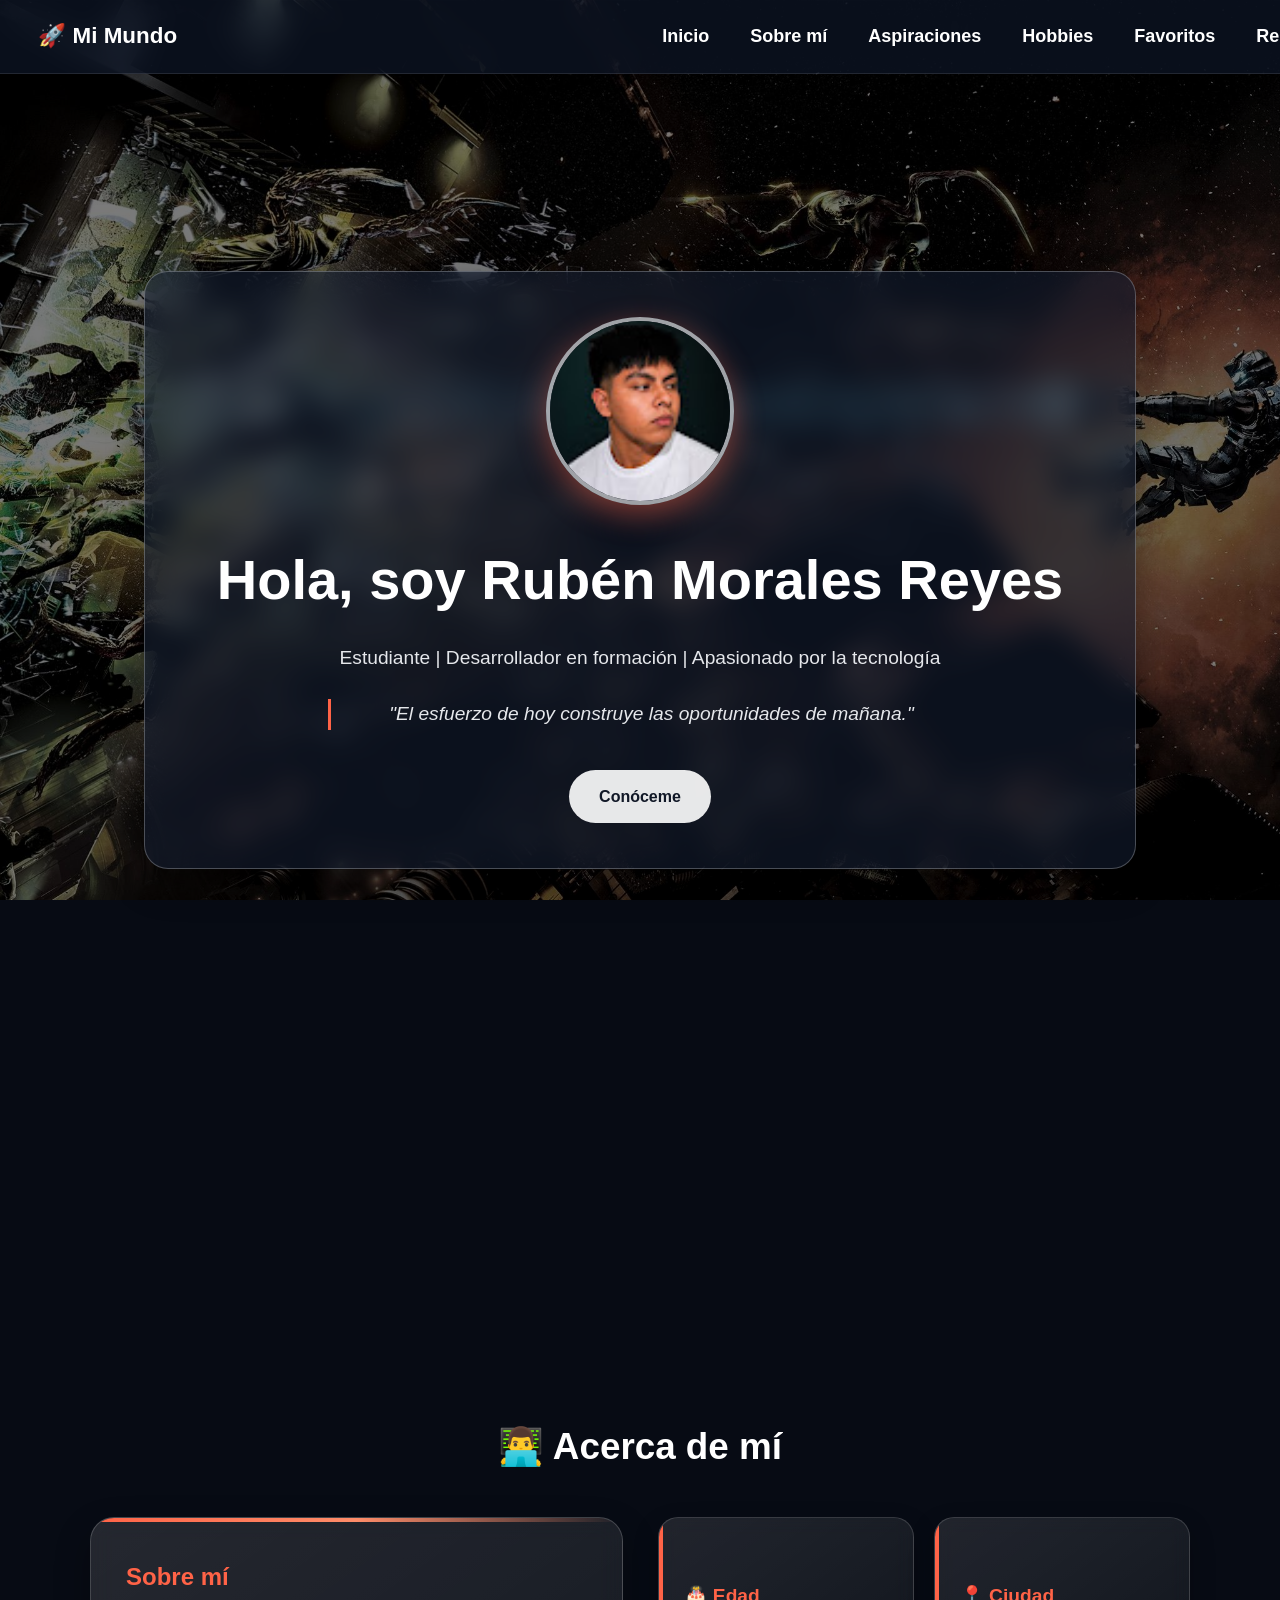
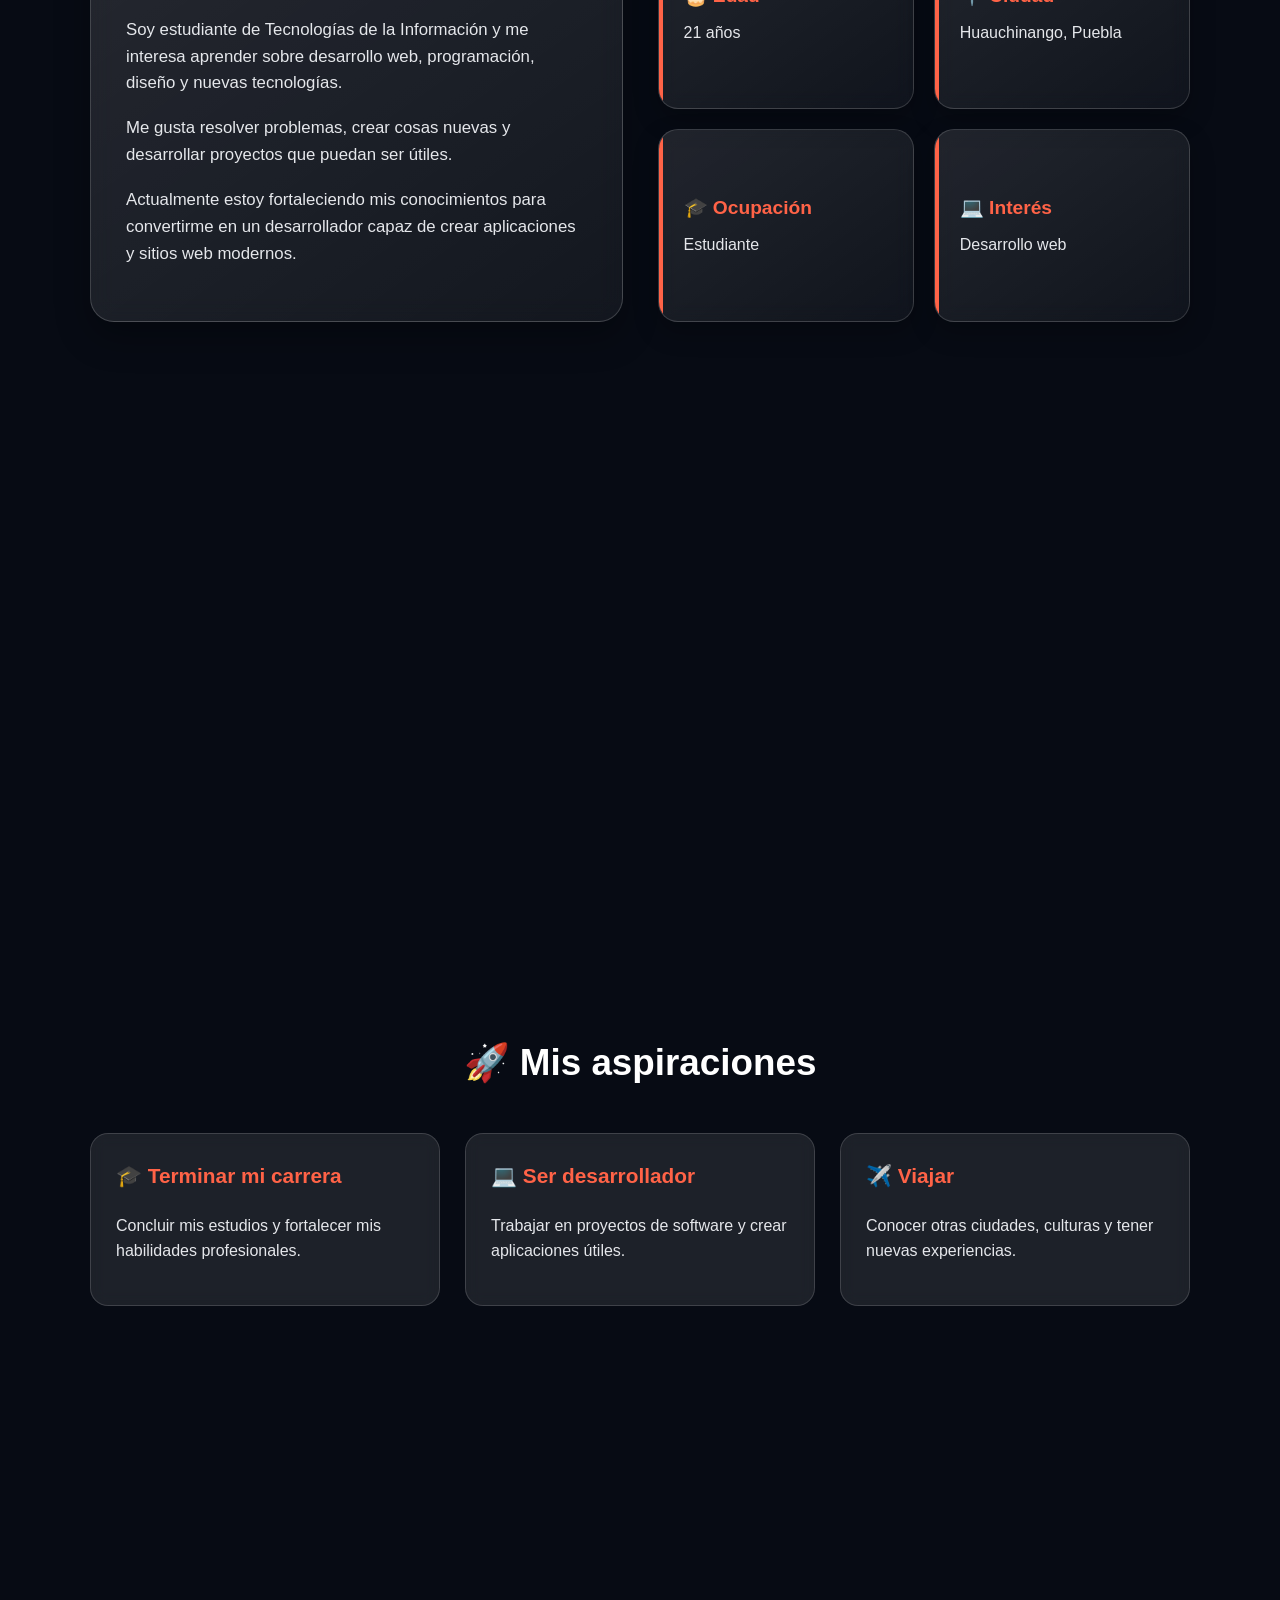
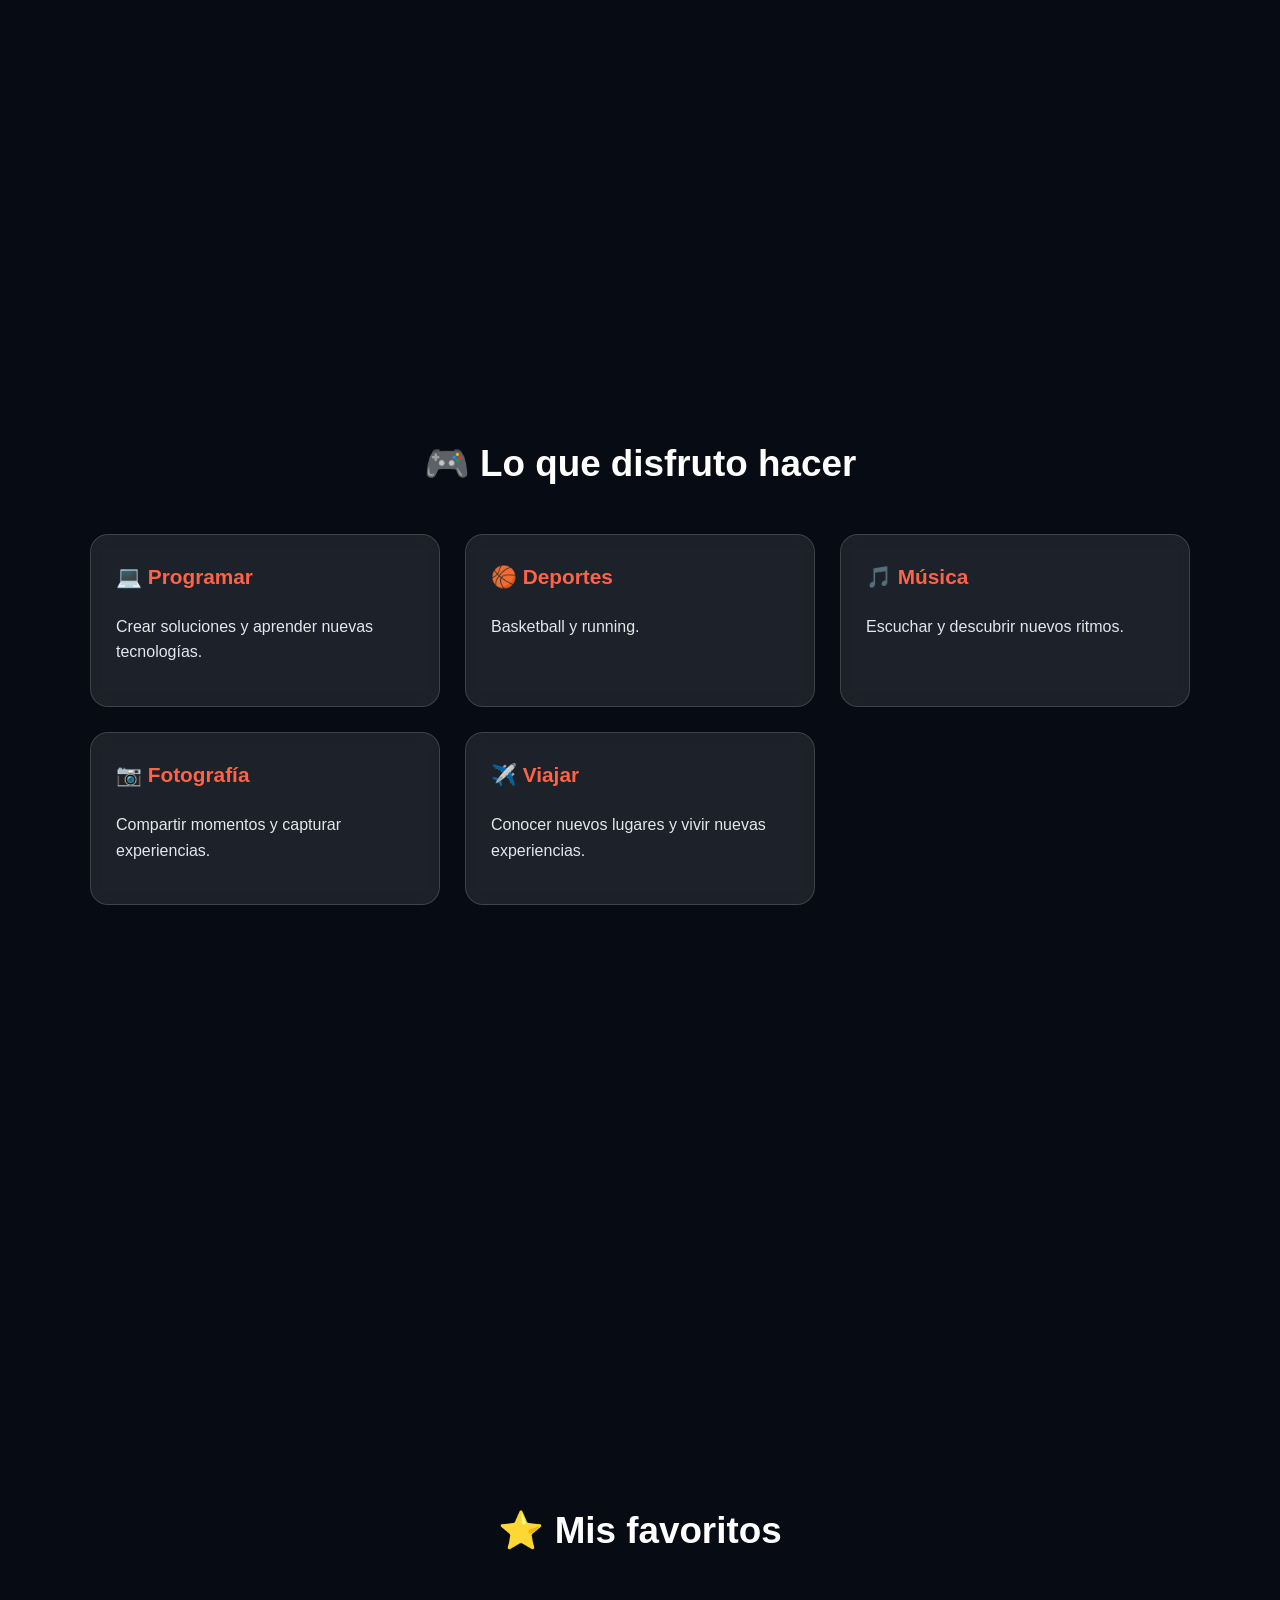
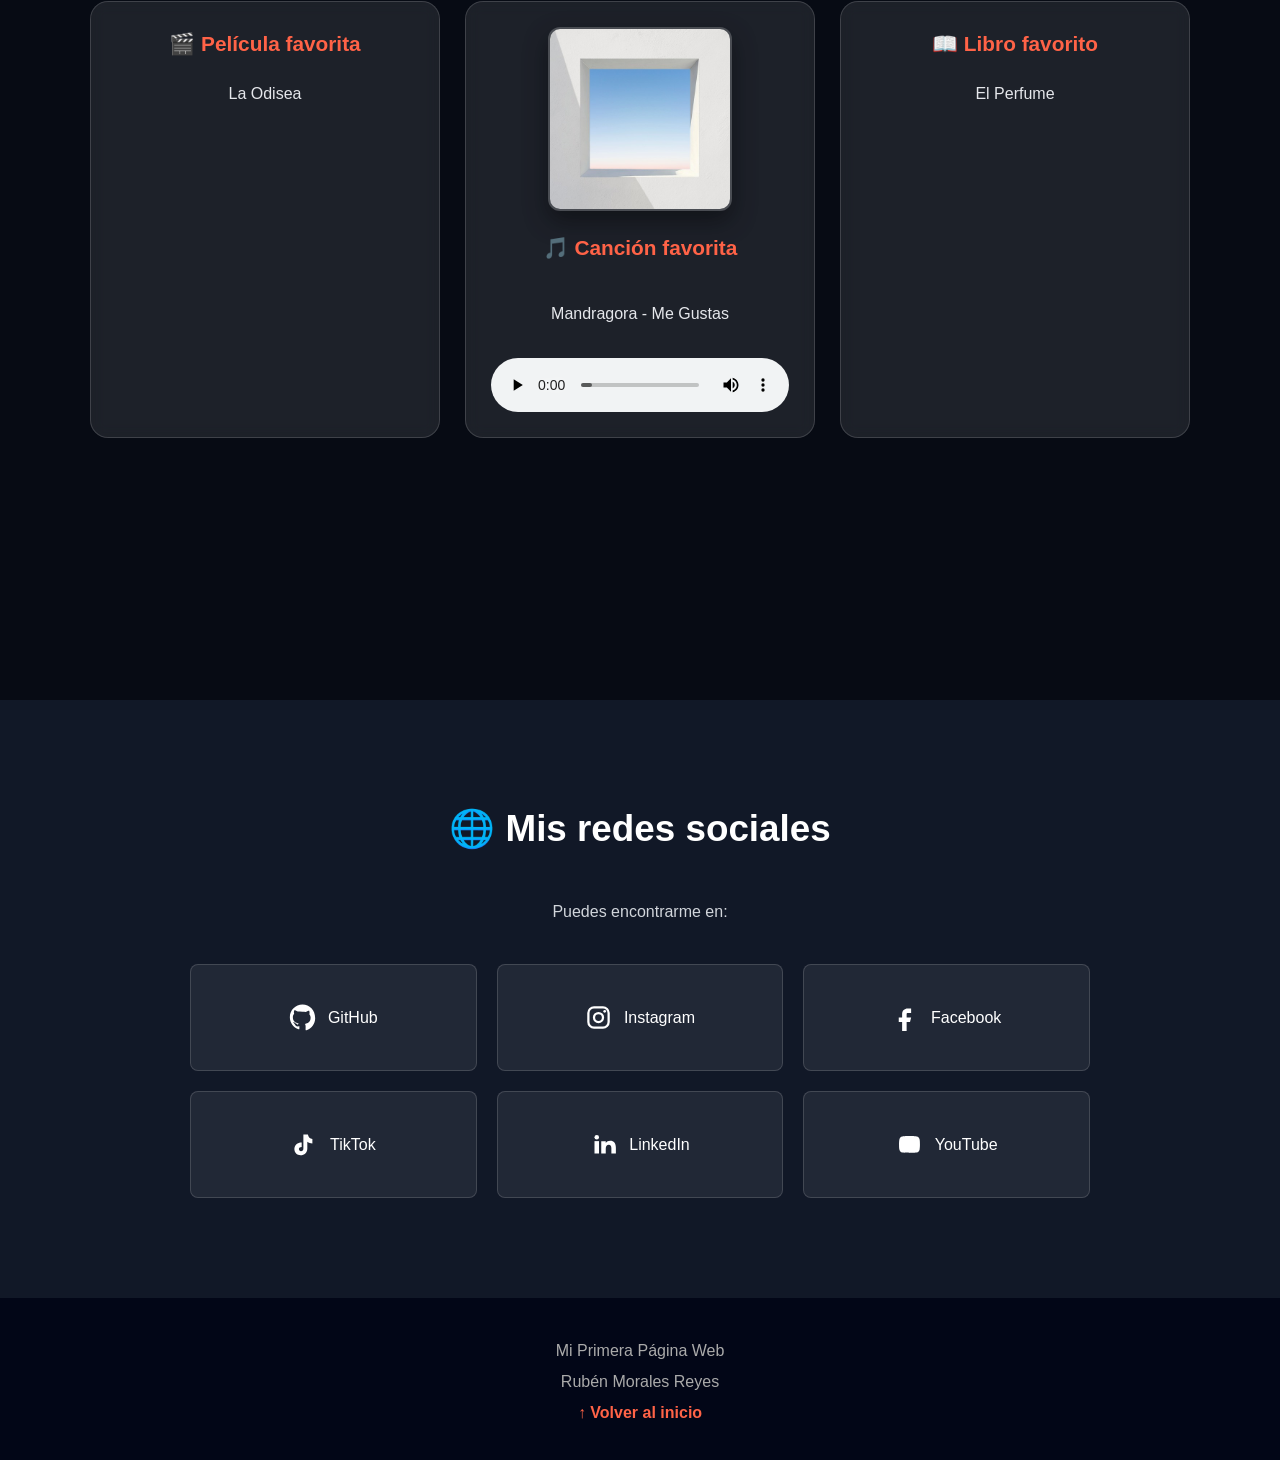
==== commit 71cc594e: "Practica 03 - pagina web personal" ====
--- a/practica 03/miperfil.html
+++ b/practica 03/miperfil.html
@@ -1,757 +1,685 @@
-<!DOCTYPE html>
-<html lang="es">
-
-<head>
-
-    <meta charset="UTF-8">
-
-    <meta
-        name="viewport"
-        content="width=device-width, initial-scale=1.0"
+<!DOCTYPE html> <html lang="es"> <head>
+<meta charset="UTF-8">
+
+<meta
+    name="viewport"
+    content="width=device-width, initial-scale=1.0"
+>
+
+<title>
+    Rubén Morales Reyes | T.S.U en Desarrollo de Software Multiplataforma
+</title>
+
+<link
+    rel="icon"
+    href="assets/images/favicoon.ico"
+    type="image/x-icon"
+>
+
+<link
+    rel="stylesheet"
+    href="styles/styles.css"
+>
+
+</head> <body> <!-- ================================================== NAVEGACIÓN ================================================== --> <nav id="navbar">
+<h2>🚀 Mi Mundo</h2>
+
+<ul>
+
+    <li>
+        <a
+            href="#inicio"
+            class="menu_option"
+        >
+            Inicio
+        </a>
+    </li>
+
+    <li>
+        <a
+            href="#acerca-de-mi"
+            class="menu_option"
+        >
+            Sobre mí
+        </a>
+    </li>
+
+    <li>
+        <a
+            href="#aspiraciones"
+            class="menu_option"
+        >
+            Aspiraciones
+        </a>
+    </li>
+
+    <li>
+        <a
+            href="#hobbies"
+            class="menu_option"
+        >
+            Hobbies
+        </a>
+    </li>
+
+    <li>
+        <a
+            href="#favoritos"
+            class="menu_option"
+        >
+            Favoritos
+        </a>
+    </li>
+
+    <li>
+        <a
+            href="#redes"
+            class="menu_option"
+        >
+            Redes
+        </a>
+    </li>
+
+</ul>
+
+</nav> <!-- ================================================== INICIO ================================================== --> <header id="inicio" class="parallax parallax-1" >
+<div class="glass-hero-card">
+
+    <img
+        src="assets/images/perfil.jpg"
+        alt="Foto de Rubén Morales Reyes"
+        class="profile-img"
     >
 
-    <title>
-        Rubén Morales Reyes | T.S.U en Desarrollo de Software Multiplataforma
-    </title>
-
-    <link
-        rel="icon"
-        href="assets/images/favicoon.ico"
-        type="image/x-icon"
+    <div class="texto-inicio">
+
+        <h1>
+            Hola, soy Rubén Morales Reyes
+        </h1>
+
+        <p>
+            Estudiante | Desarrollador en formación |
+            Apasionado por la tecnología
+        </p>
+
+        <blockquote>
+            "El esfuerzo de hoy construye las oportunidades de mañana."
+        </blockquote>
+
+        <a
+            class="boton"
+            href="#acerca-de-mi"
+        >
+            Conóceme
+        </a>
+
+    </div>
+
+</div>
+
+</header> <!-- ================================================== SOBRE MÍ ================================================== --> <section id="acerca-de-mi" class="parallax parallax-2" >
+<div class="seccion-contenido">
+
+    <h2>
+        👨‍💻 Acerca de mí
+    </h2>
+
+    <div class="contenedor">
+
+        <div class="card">
+
+            <h3>
+                Sobre mí
+            </h3>
+
+            <p>
+                Soy estudiante de Tecnologías de la Información
+                y me interesa aprender sobre desarrollo web,
+                programación, diseño y nuevas tecnologías.
+            </p>
+
+            <p>
+                Me gusta resolver problemas, crear cosas nuevas
+                y desarrollar proyectos que puedan ser útiles.
+            </p>
+
+            <p>
+                Actualmente estoy fortaleciendo mis conocimientos
+                para convertirme en un desarrollador capaz de
+                crear aplicaciones y sitios web modernos.
+            </p>
+
+        </div>
+
+
+        <div class="datos-personales">
+
+            <article>
+
+                <h3>
+                    🎂 Edad
+                </h3>
+
+                <p>
+                    21 años
+                </p>
+
+            </article>
+
+
+            <article>
+
+                <h3>
+                    📍 Ciudad
+                </h3>
+
+                <p>
+                    Huauchinango, Puebla
+                </p>
+
+            </article>
+
+
+            <article>
+
+                <h3>
+                    🎓 Ocupación
+                </h3>
+
+                <p>
+                    Estudiante
+                </p>
+
+            </article>
+
+
+            <article>
+
+                <h3>
+                    💻 Interés
+                </h3>
+
+                <p>
+                    Desarrollo web
+                </p>
+
+            </article>
+
+        </div>
+
+    </div>
+
+</div>
+
+</section> <!-- ================================================== ASPIRACIONES ================================================== --> <section id="aspiraciones" class="parallax parallax-3" >
+<div class="seccion-contenido">
+
+    <h2>
+        🚀 Mis aspiraciones
+    </h2>
+
+    <div class="cards-container">
+
+        <article>
+
+            <h3>
+                🎓 Terminar mi carrera
+            </h3>
+
+            <p>
+                Concluir mis estudios y fortalecer mis
+                habilidades profesionales.
+            </p>
+
+        </article>
+
+
+        <article>
+
+            <h3>
+                💻 Ser desarrollador
+            </h3>
+
+            <p>
+                Trabajar en proyectos de software y crear
+                aplicaciones útiles.
+            </p>
+
+        </article>
+
+
+        <article>
+
+            <h3>
+                ✈️ Viajar
+            </h3>
+
+            <p>
+                Conocer otras ciudades, culturas y tener
+                nuevas experiencias.
+            </p>
+
+        </article>
+
+    </div>
+
+</div>
+
+</section> <!-- ================================================== HOBBIES ================================================== --> <section id="hobbies" class="parallax parallax-4" >
+<div class="seccion-contenido">
+
+    <h2>
+        🎮 Lo que disfruto hacer
+    </h2>
+
+    <div class="cards-container">
+
+        <article>
+
+            <h3>
+                💻 Programar
+            </h3>
+
+            <p>
+                Crear soluciones y aprender nuevas
+                tecnologías.
+            </p>
+
+        </article>
+
+
+        <article>
+
+            <h3>
+                🏀 Deportes
+            </h3>
+
+            <p>
+                Basketball y running.
+            </p>
+
+        </article>
+
+
+        <article>
+
+            <h3>
+                🎵 Música
+            </h3>
+
+            <p>
+                Escuchar y descubrir nuevos ritmos.
+            </p>
+
+        </article>
+
+
+        <article>
+
+            <h3>
+                📷 Fotografía
+            </h3>
+
+            <p>
+                Compartir momentos y capturar experiencias.
+            </p>
+
+        </article>
+
+
+        <article>
+
+            <h3>
+                ✈️ Viajar
+            </h3>
+
+            <p>
+                Conocer nuevos lugares y vivir nuevas
+                experiencias.
+            </p>
+
+        </article>
+
+    </div>
+
+</div>
+
+</section> <!-- ================================================== FAVORITOS ================================================== --> <section id="favoritos" class="parallax parallax-5" >
+<div class="seccion-contenido">
+
+    <h2>
+        ⭐ Mis favoritos
+    </h2>
+
+    <div class="cards-container">
+
+        <!-- PELÍCULA FAVORITA -->
+
+        <article>
+
+            <h3>
+                🎬 Película favorita
+            </h3>
+
+            <p>
+                La Odisea
+            </p>
+
+        </article>
+
+
+        <!-- CANCIÓN FAVORITA -->
+
+        <article class="music-card">
+
+            <img
+                src="assets/music/portada.jpg"
+                alt="Portada de Mandragora - Me Gustas"
+                class="portada-cancion"
+            >
+
+            <h3>
+                🎵 Canción favorita
+            </h3>
+
+            <p>
+                Mandragora - Me Gustas
+            </p>
+
+            <audio
+                class="reproductor-musica"
+                controls
+            >
+
+                <source
+                    src="assets/music/me-gustas.mp3"
+                    type="audio/mpeg"
+                >
+
+                Tu navegador no soporta el reproductor de audio.
+
+            </audio>
+
+        </article>
+
+
+        <!-- LIBRO FAVORITO -->
+
+        <article>
+
+            <h3>
+                📖 Libro favorito
+            </h3>
+
+            <p>
+                El Perfume
+            </p>
+
+        </article>
+
+    </div>
+
+</div>
+
+</section> <!-- ================================================== REDES SOCIALES ================================================== --> <section id="redes">
+<h2>
+    🌐 Mis redes sociales
+</h2>
+
+<p>
+    Puedes encontrarme en:
+</p>
+
+
+<div class="social-container">
+
+
+    <!-- GITHUB -->
+
+    <a
+        href="https://github.com/"
+        target="_blank"
+        rel="noopener noreferrer"
+        aria-label="GitHub"
     >
 
-    <link
-        rel="stylesheet"
-        href="styles/styles.css"
+        <svg viewBox="0 0 24 24">
+
+            <path
+                fill="currentColor"
+                d="M12 .5C5.73.5.75 5.48.75 11.75c0
+                5.01 3.24 9.26 7.73 10.76.56.1.77-.24.77-.54
+                0-.27-.01-1.16-.02-2.1-3.15.68-3.81-1.34
+                -3.81-1.34-.51-1.3-1.25-1.65-1.25-1.65
+                -1.02-.7.08-.68.08-.68 1.13.08 1.73
+                1.16 1.73 1.16 1 .1 1.54.76 1.91
+                1.33.1-.72.39-1.21.71-1.49-2.52-.29
+                -5.17-1.26-5.17-5.6 0-1.24.44-2.25
+                1.16-3.04-.12-.29-.5-1.46.11-3
+                0 0 .95-.3 3.11 1.16A10.8 10.8
+                0 0112 6.84c.96 0 1.93.13 2.83.38
+                2.16-1.46 3.11-1.16 3.11-1.16.61
+                1.54.23 2.71.11 3 .72.79 1.16
+                1.8 1.16 3.04 0 4.35-2.66 5.31
+                -5.19 5.59.4.34.75 1.02.75 2.06
+                0 1.49-.01 2.69-.01 3.06
+                0 .3.2.65.78.54 4.48-1.5
+                7.72-5.75 7.72-10.76C23.25
+                5.48 18.27.5 12 .5z"
+            />
+
+        </svg>
+
+        <span>
+            GitHub
+        </span>
+
+    </a>
+
+
+    <!-- INSTAGRAM -->
+
+    <a
+        href="https://www.instagram.com/"
+        target="_blank"
+        rel="noopener noreferrer"
+        aria-label="Instagram"
     >
 
-</head>
-
-
-<body>
-
-
-<!-- ==================================================
-     NAVEGACIÓN
-================================================== -->
-
-<nav id="navbar">
-
-    <h2>🚀 Mi Mundo</h2>
-
-    <ul>
-
-        <li>
-            <a
-                href="#inicio"
-                class="menu_option"
-            >
-                Inicio
-            </a>
-        </li>
-
-        <li>
-            <a
-                href="#acerca-de-mi"
-                class="menu_option"
-            >
-                Sobre mí
-            </a>
-        </li>
-
-        <li>
-            <a
-                href="#aspiraciones"
-                class="menu_option"
-            >
-                Aspiraciones
-            </a>
-        </li>
-
-        <li>
-            <a
-                href="#hobbies"
-                class="menu_option"
-            >
-                Hobbies
-            </a>
-        </li>
-
-        <li>
-            <a
-                href="#favoritos"
-                class="menu_option"
-            >
-                Favoritos
-            </a>
-        </li>
-
-        <li>
-            <a
-                href="#redes"
-                class="menu_option"
-            >
-                Redes
-            </a>
-        </li>
-
-    </ul>
-
-</nav>
-
-
-
-<!-- ==================================================
-     INICIO
-================================================== -->
-
-<header
-    id="inicio"
-    class="parallax parallax-1"
->
-
-    <div class="glass-hero-card">
-
-        <img
-            src="assets/images/perfil.jpg"
-            alt="Foto de Rubén Morales Reyes"
-            class="profile-img"
-        >
-
-        <div class="texto-inicio">
-
-            <h1>
-                Hola, soy Rubén Morales Reyes
-            </h1>
-
-            <p>
-                Estudiante | Desarrollador en formación |
-                Apasionado por la tecnología
-            </p>
-
-            <blockquote>
-                "El esfuerzo de hoy construye las oportunidades de mañana."
-            </blockquote>
-
-            <a
-                class="boton"
-                href="#acerca-de-mi"
-            >
-                Conóceme
-            </a>
-
-        </div>
-
-    </div>
-
-</header>
-
-
-
-<!-- ==================================================
-     SOBRE MÍ
-================================================== -->
-
-<section
-    id="acerca-de-mi"
-    class="parallax parallax-2"
->
-
-    <div class="seccion-contenido">
-
-        <h2>
-            👨‍💻 Acerca de mí
-        </h2>
-
-        <div class="contenedor">
-
-            <div class="card">
-
-                <h3>
-                    Sobre mí
-                </h3>
-
-                <p>
-                    Soy estudiante de Tecnologías de la Información
-                    y me interesa aprender sobre desarrollo web,
-                    programación, diseño y nuevas tecnologías.
-                </p>
-
-                <p>
-                    Me gusta resolver problemas, crear cosas nuevas
-                    y desarrollar proyectos que puedan ser útiles.
-                </p>
-
-                <p>
-                    Actualmente estoy fortaleciendo mis conocimientos
-                    para convertirme en un desarrollador capaz de
-                    crear aplicaciones y sitios web modernos.
-                </p>
-
-            </div>
-
-
-            <div class="datos-personales">
-
-                <article>
-
-                    <h3>
-                        🎂 Edad
-                    </h3>
-
-                    <p>
-                        21 años
-                    </p>
-
-                </article>
-
-
-                <article>
-
-                    <h3>
-                        📍 Ciudad
-                    </h3>
-
-                    <p>
-                        Huauchinango, Puebla
-                    </p>
-
-                </article>
-
-
-                <article>
-
-                    <h3>
-                        🎓 Ocupación
-                    </h3>
-
-                    <p>
-                        Estudiante
-                    </p>
-
-                </article>
-
-
-                <article>
-
-                    <h3>
-                        💻 Interés
-                    </h3>
-
-                    <p>
-                        Desarrollo web
-                    </p>
-
-                </article>
-
-            </div>
-
-        </div>
-
-    </div>
-
-</section>
-
-
-
-<!-- ==================================================
-     ASPIRACIONES
-================================================== -->
-
-<section
-    id="aspiraciones"
-    class="parallax parallax-3"
->
-
-    <div class="seccion-contenido">
-
-        <h2>
-            🚀 Mis aspiraciones
-        </h2>
-
-        <div class="cards-container">
-
-            <article>
-
-                <h3>
-                    🎓 Terminar mi carrera
-                </h3>
-
-                <p>
-                    Concluir mis estudios y fortalecer mis
-                    habilidades profesionales.
-                </p>
-
-            </article>
-
-
-            <article>
-
-                <h3>
-                    💻 Ser desarrollador
-                </h3>
-
-                <p>
-                    Trabajar en proyectos de software y crear
-                    aplicaciones útiles.
-                </p>
-
-            </article>
-
-
-            <article>
-
-                <h3>
-                    ✈️ Viajar
-                </h3>
-
-                <p>
-                    Conocer otras ciudades, culturas y tener
-                    nuevas experiencias.
-                </p>
-
-            </article>
-
-        </div>
-
-    </div>
-
-</section>
-
-
-
-<!-- ==================================================
-     HOBBIES
-================================================== -->
-
-<section
-    id="hobbies"
-    class="parallax parallax-4"
->
-
-    <div class="seccion-contenido">
-
-        <h2>
-            🎮 Lo que disfruto hacer
-        </h2>
-
-        <div class="cards-container">
-
-            <article>
-
-                <h3>
-                    💻 Programar
-                </h3>
-
-                <p>
-                    Crear soluciones y aprender nuevas
-                    tecnologías.
-                </p>
-
-            </article>
-
-
-            <article>
-
-                <h3>
-                    🏀 Deportes
-                </h3>
-
-                <p>
-                    Basketball y running.
-                </p>
-
-            </article>
-
-
-            <article>
-
-                <h3>
-                    🎵 Música
-                </h3>
-
-                <p>
-                    Escuchar y descubrir nuevos ritmos.
-                </p>
-
-            </article>
-
-
-            <article>
-
-                <h3>
-                    📷 Fotografía
-                </h3>
-
-                <p>
-                    Compartir momentos y capturar experiencias.
-                </p>
-
-            </article>
-
-
-            <article>
-
-                <h3>
-                    ✈️ Viajar
-                </h3>
-
-                <p>
-                    Conocer nuevos lugares y vivir nuevas
-                    experiencias.
-                </p>
-
-            </article>
-
-        </div>
-
-    </div>
-
-</section>
-
-
-
-<!-- ==================================================
-     FAVORITOS
-================================================== -->
-
-<section
-    id="favoritos"
-    class="parallax parallax-5"
->
-
-    <div class="seccion-contenido">
-
-        <h2>
-            ⭐ Mis favoritos
-        </h2>
-
-        <div class="cards-container">
-
-            <article>
-
-                <h3>
-                    🎬 Película favorita
-                </h3>
-
-                <p>
-                    La Odisea
-                </p>
-
-            </article>
-
-
-            <article>
-
-                <h3>
-                    🎵 Canción favorita
-                </h3>
-
-                <p>
-                    Mandragora - Me Gustas
-                </p>
-
-            </article>
-
-
-            <article>
-
-                <h3>
-                    📖 Libro favorito
-                </h3>
-
-                <p>
-                    El Perfume
-                </p>
-
-            </article>
-
-        </div>
-
-    </div>
-
-</section>
-
-
-
-<!-- ==================================================
-     REDES SOCIALES
-================================================== -->
-
-<section id="redes">
-
-    <h2>
-        🌐 Mis redes sociales
-    </h2>
-
-    <p>
-        Puedes encontrarme en:
-    </p>
-
-
-    <div class="social-container">
-
-
-        <!-- GITHUB -->
-
-        <a
-            href="https://github.com/"
-            target="_blank"
-            rel="noopener noreferrer"
-            aria-label="GitHub"
-        >
-
-            <svg viewBox="0 0 24 24">
-
-                <path
-                    fill="currentColor"
-                    d="M12 .5C5.73.5.75 5.48.75 11.75c0
-                    5.01 3.24 9.26 7.73 10.76.56.1.77-.24.77-.54
-                    0-.27-.01-1.16-.02-2.1-3.15.68-3.81-1.34
-                    -3.81-1.34-.51-1.3-1.25-1.65-1.25-1.65
-                    -1.02-.7.08-.68.08-.68 1.13.08 1.73
-                    1.16 1.73 1.16 1 .1 1.54.76 1.91
-                    1.33.1-.72.39-1.21.71-1.49-2.52-.29
-                    -5.17-1.26-5.17-5.6 0-1.24.44-2.25
-                    1.16-3.04-.12-.29-.5-1.46.11-3
-                    0 0 .95-.3 3.11 1.16A10.8 10.8
-                    0 0112 6.84c.96 0 1.93.13 2.83.38
-                    2.16-1.46 3.11-1.16 3.11-1.16.61
-                    1.54.23 2.71.11 3 .72.79 1.16
-                    1.8 1.16 3.04 0 4.35-2.66 5.31
-                    -5.19 5.59.4.34.75 1.02.75 2.06
-                    0 1.49-.01 2.69-.01 3.06
-                    0 .3.2.65.78.54 4.48-1.5
-                    7.72-5.75 7.72-10.76C23.25
-                    5.48 18.27.5 12 .5z"
-                />
-
-            </svg>
-
-            <span>
-                GitHub
-            </span>
-
-        </a>
-
-
-        <!-- INSTAGRAM -->
-
-        <a
-            href="https://www.instagram.com/"
-            target="_blank"
-            rel="noopener noreferrer"
-            aria-label="Instagram"
-        >
-
-            <svg viewBox="0 0 24 24">
-
-                <rect
-                    x="3"
-                    y="3"
-                    width="18"
-                    height="18"
-                    rx="5"
-                    fill="none"
-                    stroke="currentColor"
-                    stroke-width="2"
-                />
-
-                <circle
-                    cx="12"
-                    cy="12"
-                    r="4"
-                    fill="none"
-                    stroke="currentColor"
-                    stroke-width="2"
-                />
-
-                <circle
-                    cx="17.5"
-                    cy="6.5"
-                    r="1.2"
-                    fill="currentColor"
-                />
-
-            </svg>
-
-            <span>
-                Instagram
-            </span>
-
-        </a>
-
-
-        <!-- FACEBOOK -->
-
-        <a
-            href="https://www.facebook.com/"
-            target="_blank"
-            rel="noopener noreferrer"
-            aria-label="Facebook"
-        >
-
-            <svg viewBox="0 0 24 24">
-
-                <path
-                    fill="currentColor"
-                    d="M14 8h3V4h-3c-3 0-5 2-5 5v3H6v4h3v8h4v-8h3l1-4h-4V9
-                    c0-.7.3-1 1-1z"
-                />
-
-            </svg>
-
-            <span>
-                Facebook
-            </span>
-
-        </a>
-
-
-        <!-- TIKTOK -->
-
-        <a
-            href="https://www.tiktok.com/"
-            target="_blank"
-            rel="noopener noreferrer"
-            aria-label="TikTok"
-        >
-
-            <svg viewBox="0 0 24 24">
-
-                <path
-                    fill="currentColor"
-                    d="M15 3c.5 2.3 1.8 3.8 4 4v4
-                    c-1.7 0-3.2-.5-4.5-1.5v6
-                    c0 3.6-2.6 6-6 6
-                    -3.2 0-5.5-2.4-5.5-5.5
-                    0-3.4 2.7-5.8 6.5-5.8v4
-                    c-1.5 0-2.5.7-2.5 1.9
-                    0 1.1.8 1.9 1.9 1.9
-                    1.3 0 2.1-.9 2.1-2.4V3z"
-                />
-
-            </svg>
-
-            <span>
-                TikTok
-            </span>
-
-        </a>
-
-
-        <!-- LINKEDIN -->
-
-        <a
-            href="https://www.linkedin.com/"
-            target="_blank"
-            rel="noopener noreferrer"
-            aria-label="LinkedIn"
-        >
-
-            <svg viewBox="0 0 24 24">
-
-                <rect
-                    x="4"
-                    y="9"
-                    width="4"
-                    height="11"
-                    fill="currentColor"
-                />
-
-                <circle
-                    cx="6"
-                    cy="5.5"
-                    r="2"
-                    fill="currentColor"
-                />
-
-                <path
-                    fill="currentColor"
-                    d="M10 9h4v1.6
-                    c1-1.3 2.2-2 4-2
-                    3.2 0 5 2.1 5 6.2V20h-4v-4.6
-                    c0-2-.7-3.1-2.2-3.1
-                    -1.8 0-2.8 1.3-2.8 3.4V20h-4z"
-                />
-
-            </svg>
-
-            <span>
-                LinkedIn
-            </span>
-
-        </a>
-
-
-        <!-- YOUTUBE -->
-
-        <a
-            href="https://www.youtube.com/"
-            target="_blank"
-            rel="noopener noreferrer"
-            aria-label="YouTube"
-        >
-
-            <svg viewBox="0 0 24 24">
-
-                <path
-                    fill="currentColor"
-                    d="M21 7.5
-                    c-.2-1.4-1.2-2.5-2.6-2.7
-                    C16.4 4.5 12 4.5 12 4.5
-                    s-4.4 0-6.4.3
-                    C4.2 5 3.2 6.1 3 7.5
-                    2.7 9 2.7 12 2.7 12
-                    s0 3 .3 4.5
-                    c.2 1.4 1.2 2.5 2.6 2.7
-                    2 .3 6.4.3 6.4.3
-                    s4.4 0 6.4-.3
-                    c1.4-.2 2.4-1.3 2.6-2.7
-                    .3-1.5.3-4.5.3-4.5
-                    s0-3-.3-4.5z"
-                />
-
-                <polygon
-                    points="10,9 16,12 10,15"
-                    fill="white"
-                />
-
-            </svg>
-
-            <span>
-                YouTube
-            </span>
-
-        </a>
-
-    </div>
-
-</section>
-
-
-
-<!-- ==================================================
-     FOOTER
-================================================== -->
-
-<footer>
-
-    <p>
-        Mi Primera Página Web
-    </p>
-
-    <p>
-        Rubén Morales Reyes
-    </p>
-
-    <a href="#inicio">
-        ↑ Volver al inicio
+        <svg viewBox="0 0 24 24">
+
+            <rect
+                x="3"
+                y="3"
+                width="18"
+                height="18"
+                rx="5"
+                fill="none"
+                stroke="currentColor"
+                stroke-width="2"
+            />
+
+            <circle
+                cx="12"
+                cy="12"
+                r="4"
+                fill="none"
+                stroke="currentColor"
+                stroke-width="2"
+            />
+
+            <circle
+                cx="17.5"
+                cy="6.5"
+                r="1.2"
+                fill="currentColor"
+            />
+
+        </svg>
+
+        <span>
+            Instagram
+        </span>
+
     </a>
 
-</footer>
-
-
-</body>
-
-</html>+
+    <!-- FACEBOOK -->
+
+    <a
+        href="https://www.facebook.com/"
+        target="_blank"
+        rel="noopener noreferrer"
+        aria-label="Facebook"
+    >
+
+        <svg viewBox="0 0 24 24">
+
+            <path
+                fill="currentColor"
+                d="M14 8h3V4h-3c-3 0-5 2-5 5v3H6v4h3v8h4v-8h3l1-4h-4V9
+                c0-.7.3-1 1-1z"
+            />
+
+        </svg>
+
+        <span>
+            Facebook
+        </span>
+
+    </a>
+
+
+    <!-- TIKTOK -->
+
+    <a
+        href="https://www.tiktok.com/"
+        target="_blank"
+        rel="noopener noreferrer"
+        aria-label="TikTok"
+    >
+
+        <svg viewBox="0 0 24 24">
+
+            <path
+                fill="currentColor"
+                d="M15 3c.5 2.3 1.8 3.8 4 4v4
+                c-1.7 0-3.2-.5-4.5-1.5v6
+                c0 3.6-2.6 6-6 6
+                -3.2 0-5.5-2.4-5.5-5.5
+                0-3.4 2.7-5.8 6.5-5.8v4
+                c-1.5 0-2.5.7-2.5 1.9
+                0 1.1.8 1.9 1.9 1.9
+                1.3 0 2.1-.9 2.1-2.4V3z"
+            />
+
+        </svg>
+
+        <span>
+            TikTok
+        </span>
+
+    </a>
+
+
+    <!-- LINKEDIN -->
+
+    <a
+        href="https://www.linkedin.com/"
+        target="_blank"
+        rel="noopener noreferrer"
+        aria-label="LinkedIn"
+    >
+
+        <svg viewBox="0 0 24 24">
+
+            <rect
+                x="4"
+                y="9"
+                width="4"
+                height="11"
+                fill="currentColor"
+            />
+
+            <circle
+                cx="6"
+                cy="5.5"
+                r="2"
+                fill="currentColor"
+            />
+
+            <path
+                fill="currentColor"
+                d="M10 9h4v1.6
+                c1-1.3 2.2-2 4-2
+                3.2 0 5 2.1 5 6.2V20h-4v-4.6
+                c0-2-.7-3.1-2.2-3.1
+                -1.8 0-2.8 1.3-2.8 3.4V20h-4z"
+            />
+
+        </svg>
+
+        <span>
+            LinkedIn
+        </span>
+
+    </a>
+
+
+    <!-- YOUTUBE -->
+
+    <a
+        href="https://www.youtube.com/"
+        target="_blank"
+        rel="noopener noreferrer"
+        aria-label="YouTube"
+    >
+
+        <svg viewBox="0 0 24 24">
+
+            <path
+                fill="currentColor"
+                d="M21 7.5
+                c-.2-1.4-1.2-2.5-2.6-2.7
+                C16.4 4.5 12 4.5 12 4.5
+                s-4.4 0-6.4.3
+                C4.2 5 3.2 6.1 3 7.5
+                2.7 9 2.7 12 2.7 12
+                s0 3 .3 4.5
+                c.2 1.4 1.2 2.5 2.6 2.7
+                2 .3 6.4.3 6.4.3
+                s4.4 0 6.4-.3
+                c1.4-.2 2.4-1.3 2.6-2.7
+                .3-1.5.3-4.5.3-4.5
+                s0-3-.3-4.5z"
+            />
+
+            <polygon
+                points="10,9 16,12 10,15"
+                fill="white"
+            />
+
+        </svg>
+
+        <span>
+            YouTube
+        </span>
+
+    </a>
+
+</div>
+
+</section> <!-- ================================================== FOOTER ================================================== --> <footer>
+<p>
+    Mi Primera Página Web
+</p>
+
+<p>
+    Rubén Morales Reyes
+</p>
+
+<a href="#inicio">
+    ↑ Volver al inicio
+</a>
+
+</footer> </body> </html>
--- a/practica 03/styles/styles.css
+++ b/practica 03/styles/styles.css
@@ -1,922 +1,1086 @@
 /* ==================================================
-   CONFIGURACIÓN GENERAL
-================================================== */
-
-* {
-    box-sizing: border-box;
+CONFIGURACIÓN GENERAL
+================================================== */
+
+{
+box-sizing: border-box;
 }
 
 html {
-    scroll-behavior: smooth;
+scroll-behavior: smooth;
 }
 
 body {
-    margin: 0;
-
-    font-family: Arial, Helvetica, sans-serif;
-
-    background: #0f172a;
-
-    color: #ccc;
-
-    line-height: 1.6;
-}
-
-
-/* ==================================================
-   NAVEGACIÓN
+margin: 0;
+
+font-family: Arial, Helvetica, sans-serif;
+
+background: #0f172a;
+
+color: #ccc;
+
+line-height: 1.6;
+
+
+}
+
+/* ==================================================
+NAVEGACIÓN
 ================================================== */
 
 nav {
-    position: fixed;
-
-    top: 0;
-    left: 0;
+position: fixed;
+
+top: 0;
+left: 0;
+
+width: 100%;
+
+padding: 14px 3%;
+
+display: flex;
+
+justify-content: space-between;
+
+align-items: center;
+
+background: rgba(15, 23, 42, 0.65);
+
+backdrop-filter: blur(15px);
+
+-webkit-backdrop-filter: blur(15px);
+
+border-bottom: 1px solid rgba(255, 255, 255, 0.1);
+
+z-index: 1000;
+
+
+}
+
+nav h2 {
+color: white;
+
+margin: 0;
+
+font-size: 1.4rem;
+
+
+}
+
+nav ul {
+list-style: none;
+
+display: flex;
+
+gap: 25px;
+
+margin: 0;
+
+padding: 0;
+
+
+}
+
+nav a {
+color: white;
+
+text-decoration: none;
+
+font-weight: bold;
+
+transition: 0.3s;
+
+
+}
+
+nav a:hover {
+color: tomato;
+}
+
+/* ==================================================
+MENÚ
+================================================== */
+
+.menu_option {
+display: inline-block;
+
+padding: 8px;
+
+font-size: 18px;
+
+transition: 0.3s ease;
+
+
+}
+
+.menu_option:hover {
+color: tomato;
+
+transform: translateY(-2px);
+
+
+}
+
+/* ==================================================
+PARALLAX
+================================================== */
+
+.parallax {
+min-height: 100vh;
+
+background-size: cover;
+
+background-position: center;
+
+background-repeat: no-repeat;
+
+background-attachment: fixed;
+
+display: flex;
+
+align-items: center;
+
+justify-content: center;
+
+padding: 120px 20px 80px;
+
+position: relative;
+
+overflow: hidden;
+
+
+}
+
+/* ==================================================
+FONDOS
+================================================== */
+
+.parallax-1 {
+background-image: url("../assets/images/fondo1.jpg");
+}
+
+.parallax-2 {
+background-image: url("../assets/images/fondo2.jpg");
+}
+
+.parallax-3 {
+background-image: url("../assets/images/fondo3.jpg");
+}
+
+.parallax-4 {
+background-image: url("../assets/images/fondo4.jpg");
+}
+
+.parallax-5 {
+background-image: url("../assets/images/fondo5.jpg");
+}
+
+/* ==================================================
+CAPA OSCURA
+================================================== */
+
+.parallax::before {
+content: "";
+
+position: absolute;
+
+inset: 0;
+
+background: rgba(0, 0, 0, 0.52);
+
+z-index: 0;
+
+
+}
+
+/* ==================================================
+CONTENIDO SOBRE EL PARALLAX
+================================================== */
+
+.parallax > * {
+position: relative;
+
+z-index: 2;
+
+
+}
+
+/* ==================================================
+CONTENEDOR PRINCIPAL
+================================================== */
+
+.seccion-contenido {
+width: min(1100px, 100%);
+
+margin: 0 auto;
+
+
+}
+
+/* ==================================================
+TARJETA PRINCIPAL
+================================================== */
+
+.glass-hero-card {
+position: relative;
+
+z-index: 2;
+
+width: min(900px, 90%);
+
+padding: 45px;
+
+text-align: center;
+
+display: flex;
+
+flex-direction: column;
+
+align-items: center;
+
+background: rgba(20, 30, 50, 0.58);
+
+backdrop-filter: blur(14px);
+
+-webkit-backdrop-filter: blur(14px);
+
+border: 1px solid rgba(255, 255, 255, 0.25);
+
+border-radius: 24px;
+
+box-shadow:
+    0 15px 35px rgba(0, 0, 0, 0.35);
+
+
+}
+
+/* ==================================================
+FOTO DE PERFIL
+================================================== */
+
+.profile-img {
+width: clamp(140px, 20vmin, 250px);
+
+height: clamp(140px, 20vmin, 250px);
+
+object-fit: cover;
+
+border-radius: 50%;
+
+border: 4px solid rgba(255, 255, 255, 0.6);
+
+box-shadow:
+    0 10px 30px rgba(255, 99, 71, 0.45);
+
+margin-bottom: 20px;
+
+
+}
+
+/* ==================================================
+TEXTO INICIAL
+================================================== */
+
+.texto-inicio h1 {
+color: white;
+
+font-size: clamp(2rem, 5vw, 3.5rem);
+
+margin: 10px 0;
+
+
+}
+
+.texto-inicio p {
+font-size: 1.2rem;
+
+color: #e5e7eb;
+
+
+}
+
+/* ==================================================
+FRASE
+================================================== */
+
+blockquote {
+max-width: 600px;
+
+margin: 25px auto;
+
+padding-left: 20px;
+
+border-left: 3px solid tomato;
+
+font-size: 1.2rem;
+
+font-style: italic;
+
+color: #e5e7eb;
+
+
+}
+
+/* ==================================================
+BOTÓN
+================================================== */
+
+.boton {
+display: inline-block;
+
+margin-top: 15px;
+
+padding: 14px 30px;
+
+background: rgba(255, 255, 255, 0.9);
+
+color: #111827;
+
+border-radius: 30px;
+
+text-decoration: none;
+
+font-weight: bold;
+
+transition: 0.3s;
+
+
+}
+
+.boton:hover {
+transform: translateY(-4px);
+
+background-color: tomato;
+
+color: white;
+
+box-shadow:
+    0 12px 25px rgba(0, 0, 0, 0.3);
+
+
+}
+
+/* ==================================================
+SECCIONES
+================================================== */
+
+section {
+min-height: 100vh;
+
+padding: 100px 8%;
+
+
+}
+
+section h2 {
+color: white;
+
+font-size: 2.3rem;
+
+text-align: center;
+
+margin-top: 0;
+
+margin-bottom: 40px;
+
+
+}
+
+/* ==================================================
+SOBRE MÍ
+================================================== */
+
+#acerca-de-mi {
+position: relative;
+}
+
+/* ==================================================
+CONTENEDOR SOBRE MÍ
+================================================== */
+
+.contenedor {
+max-width: 1100px;
+
+margin: auto;
+
+display: grid;
+
+grid-template-columns: 1fr 1fr;
+
+gap: 35px;
+
+align-items: stretch;
+
+
+}
+
+/* ==================================================
+TARJETA SOBRE MÍ
+================================================== */
+
+.card {
+position: relative;
+
+padding: 35px;
+
+background:
+    linear-gradient(
+        145deg,
+        rgba(255, 255, 255, 0.12),
+        rgba(255, 255, 255, 0.05)
+    );
+
+border-radius: 24px;
+
+border: 1px solid rgba(255, 255, 255, 0.18);
+
+backdrop-filter: blur(12px);
+
+-webkit-backdrop-filter: blur(12px);
+
+box-shadow:
+    0 15px 35px rgba(0, 0, 0, 0.30);
+
+overflow: hidden;
+
+transition: 0.3s ease;
+
+
+}
+
+.card::before {
+content: "";
+
+position: absolute;
+
+top: 0;
+
+left: 0;
+
+width: 100%;
+
+height: 4px;
+
+background:
+    linear-gradient(
+        90deg,
+        tomato,
+        #ff8c69,
+        transparent
+    );
+
+
+}
+
+.card:hover {
+transform: translateY(-6px);
+
+border-color: rgba(255, 99, 71, 0.4);
+
+box-shadow:
+    0 20px 45px rgba(0, 0, 0, 0.4);
+
+
+}
+
+.card h3 {
+color: tomato;
+
+margin-top: 5px;
+
+margin-bottom: 20px;
+
+font-size: 1.5rem;
+
+
+}
+
+.card p {
+font-size: 1.05rem;
+
+color: #e5e7eb;
+
+margin-bottom: 18px;
+
+
+}
+
+/* ==================================================
+DATOS PERSONALES
+================================================== */
+
+.datos-personales {
+display: grid;
+
+grid-template-columns: 1fr 1fr;
+
+gap: 20px;
+
+
+}
+
+/* ==================================================
+TARJETAS DE DATOS
+================================================== */
+
+.datos-personales article {
+position: relative;
+
+margin: 0;
+
+padding: 25px;
+
+min-height: 140px;
+
+display: flex;
+
+flex-direction: column;
+
+justify-content: center;
+
+background:
+    linear-gradient(
+        145deg,
+        rgba(255, 255, 255, 0.11),
+        rgba(255, 255, 255, 0.04)
+    );
+
+border: 1px solid rgba(255, 255, 255, 0.15);
+
+border-radius: 20px;
+
+backdrop-filter: blur(10px);
+
+-webkit-backdrop-filter: blur(10px);
+
+box-shadow:
+    0 10px 25px rgba(0, 0, 0, 0.25);
+
+overflow: hidden;
+
+transition: 0.3s ease;
+
+
+}
+
+.datos-personales article::before {
+content: "";
+
+position: absolute;
+
+left: 0;
+
+top: 0;
+
+width: 4px;
+
+height: 100%;
+
+background: tomato;
+
+
+}
+
+.datos-personales article:hover {
+transform: translateY(-6px);
+
+background:
+    linear-gradient(
+        145deg,
+        rgba(255, 99, 71, 0.16),
+        rgba(255, 255, 255, 0.05)
+    );
+
+border-color: rgba(255, 99, 71, 0.4);
+
+box-shadow:
+    0 15px 30px rgba(0, 0, 0, 0.35);
+
+
+}
+
+.datos-personales article h3 {
+color: tomato;
+
+margin: 0 0 8px;
+
+font-size: 1.2rem;
+
+
+}
+
+.datos-personales article p {
+color: #e5e7eb;
+
+margin: 0;
+
+font-size: 1rem;
+
+
+}
+
+/* ==================================================
+TARJETAS GENERALES
+================================================== */
+
+section article {
+background:
+rgba(255, 255, 255, 0.09);
+
+padding: 25px;
+
+border-radius: 18px;
+
+border: 1px solid rgba(255, 255, 255, 0.15);
+
+backdrop-filter: blur(8px);
+
+-webkit-backdrop-filter: blur(8px);
+
+transition: 0.3s ease;
+
+
+}
+
+section article:hover {
+transform: translateY(-6px);
+
+background:
+    rgba(255, 255, 255, 0.14);
+
+box-shadow:
+    0 10px 25px rgba(0, 0, 0, 0.35);
+
+
+}
+
+section article h3 {
+color: tomato;
+
+margin-top: 0;
+
+font-size: 1.3rem;
+
+
+}
+
+section article p {
+color: #e5e7eb;
+}
+
+/* ==================================================
+GRID DE TARJETAS
+================================================== */
+
+.cards-container {
+max-width: 1100px;
+
+margin: auto;
+
+display: grid;
+
+grid-template-columns: repeat(3, 1fr);
+
+gap: 25px;
+
+
+}
+
+/* ==================================================
+FAVORITOS
+================================================== */
+
+#favoritos article {
+text-align: center;
+}
+
+/* ==================================================
+TARJETA DE CANCIÓN
+================================================== */
+
+.music-card {
+display: flex;
+
+flex-direction: column;
+
+align-items: center;
+
+
+}
+
+/* ==================================================
+PORTADA DE LA CANCIÓN
+================================================== */
+
+.portada-cancion {
+width: 180px;
+
+height: 180px;
+
+object-fit: cover;
+
+display: block;
+
+margin: 0 auto 20px;
+
+border-radius: 12px;
+
+border: 2px solid rgba(255, 255, 255, 0.2);
+
+box-shadow:
+    0 10px 25px rgba(0, 0, 0, 0.4);
+
+transition: 0.3s ease;
+
+
+}
+
+.music-card:hover .portada-cancion {
+transform: scale(1.04);
+
+box-shadow:
+    0 15px 35px rgba(255, 99, 71, 0.35);
+
+
+}
+
+/* ==================================================
+REPRODUCTOR DE MÚSICA
+================================================== */
+
+.reproductor-musica {
+width: 100%;
+
+margin-top: 15px;
+
+border-radius: 8px;
+
+
+}
+
+/* ==================================================
+REDES SOCIALES
+================================================== */
+
+#redes {
+background: #111827;
+
+text-align: center;
+
+min-height: auto;
+
+
+}
+
+#redes > p {
+color: #d1d5db;
+}
+
+/* ==================================================
+CONTENEDOR DE REDES
+================================================== */
+
+.social-container {
+max-width: 900px;
+
+margin: 40px auto 0;
+
+display: grid;
+
+grid-template-columns: repeat(3, 1fr);
+
+gap: 20px;
+
+
+}
+
+/* ==================================================
+REDES EN CUADRITOS
+================================================== */
+
+.social-container a {
+min-height: 75px;
+
+display: flex;
+
+align-items: center;
+
+justify-content: center;
+
+gap: 12px;
+
+padding: 15px;
+
+color: white;
+
+text-decoration: none;
+
+background: rgba(255, 255, 255, 0.07);
+
+border: 1px solid rgba(255, 255, 255, 0.15);
+
+border-radius: 8px;
+
+transition: 0.3s ease;
+
+
+}
+
+.social-container a:hover {
+background: tomato;
+
+transform: translateY(-5px);
+
+box-shadow:
+    0 10px 25px rgba(0, 0, 0, 0.30);
+
+
+}
+
+.social-container svg {
+width: 27px;
+
+height: 27px;
+
+flex-shrink: 0;
+
+
+}
+
+/* ==================================================
+FOOTER
+================================================== */
+
+footer {
+background: #020617;
+
+padding: 35px 20px;
+
+text-align: center;
+
+color: #aaa;
+
+
+}
+
+footer p {
+margin: 5px 0;
+}
+
+footer a {
+color: tomato;
+
+text-decoration: none;
+
+font-weight: bold;
+
+
+}
+
+footer a:hover {
+text-decoration: underline;
+}
+
+/* ==================================================
+TABLET
+================================================== */
+
+@media (max-width: 900px) {
+
+nav {
+    flex-direction: column;
+
+    gap: 10px;
+
+    padding: 12px 15px;
+}
+
+nav ul {
+    flex-wrap: wrap;
+
+    justify-content: center;
+
+    gap: 10px;
+}
+
+
+.contenedor {
+    grid-template-columns: 1fr;
+}
+
+
+.cards-container {
+    grid-template-columns: repeat(2, 1fr);
+}
+
+
+.social-container {
+    grid-template-columns: repeat(2, 1fr);
+}
+
+
+}
+
+/* ==================================================
+CELULAR
+================================================== */
+
+@media (max-width: 600px) {
+
+nav h2 {
+    font-size: 1.1rem;
+}
+
+nav a {
+    font-size: 14px;
+}
+
+.menu_option {
+    font-size: 14px;
+}
+
+.menu_option:hover {
+    font-size: 14px;
+}
+
+
+.parallax {
+    padding: 120px 15px 70px;
+
+    background-attachment: scroll;
+}
+
+
+.glass-hero-card {
+    width: 95%;
+
+    padding: 30px 20px;
+}
+
+
+.profile-img {
+    width: 160px;
+
+    height: 160px;
+}
+
+
+.texto-inicio h1 {
+    font-size: 2rem;
+}
+
+.texto-inicio p {
+    font-size: 1rem;
+}
+
+
+blockquote {
+    font-size: 1rem;
+}
+
+
+section {
+    padding: 80px 5%;
+}
+
+
+section h2 {
+    font-size: 1.9rem;
+}
+
+
+.contenedor {
+    grid-template-columns: 1fr;
+
+    gap: 25px;
+}
+
+
+.card {
+    padding: 28px 22px;
+}
+
+
+.datos-personales {
+    grid-template-columns: 1fr;
+}
+
+
+.datos-personales article {
+    min-height: 120px;
+}
+
+
+.cards-container {
+    grid-template-columns: 1fr;
+}
+
+
+/* PORTADA EN CELULAR */
+
+.portada-cancion {
+    width: 160px;
+
+    height: 160px;
+}
+
+
+/* REDES EN CELULAR */
+
+.social-container {
+    grid-template-columns: 1fr;
 
     width: 100%;
-
-    padding: 14px 3%;
-
-    display: flex;
-
-    justify-content: space-between;
-
-    align-items: center;
-
-    background: rgba(15, 23, 42, 0.65);
-
-    backdrop-filter: blur(15px);
-
-    -webkit-backdrop-filter: blur(15px);
-
-    border-bottom: 1px solid rgba(255, 255, 255, 0.1);
-
-    z-index: 1000;
-}
-
-nav h2 {
-    color: white;
-
-    margin: 0;
-
-    font-size: 1.4rem;
-}
+}
+
+
+.social-container a {
+    width: 100%;
+
+    min-height: 65px;
+}
+
+
+}
+
+/* ==================================================
+PANTALLAS MUY PEQUEÑAS
+================================================== */
+
+@media (max-width: 400px) {
 
 nav ul {
-    list-style: none;
-
-    display: flex;
-
-    gap: 25px;
-
-    margin: 0;
-
-    padding: 0;
+    gap: 5px;
 }
 
 nav a {
-    color: white;
-
-    text-decoration: none;
-
-    font-weight: bold;
-
-    transition: 0.3s;
-}
-
-nav a:hover {
-    color: tomato;
-}
-
-
-/* ==================================================
-   MENÚ
-================================================== */
-
-.menu_option {
-    display: inline-block;
-
-    padding: 8px;
-
-    font-size: 18px;
-
-    transition: 0.3s ease;
-}
-
-.menu_option:hover {
-    color: tomato;
-
-    transform: translateY(-2px);
-}
-
-
-/* ==================================================
-   PARALLAX
-================================================== */
-
-.parallax {
-    min-height: 100vh;
-
-    background-size: cover;
-
-    background-position: center;
-
-    background-repeat: no-repeat;
-
-    background-attachment: fixed;
-
-    display: flex;
-
-    align-items: center;
-
-    justify-content: center;
-
-    padding: 120px 20px 80px;
-
-    position: relative;
-
-    overflow: hidden;
-}
-
-
-/* ==================================================
-   TUS 5 FONDOS
-================================================== */
-
-.parallax-1 {
-    background-image: url("../assets/images/fondo1.jpg");
-}
-
-.parallax-2 {
-    background-image: url("../assets/images/fondo2.jpg");
-}
-
-.parallax-3 {
-    background-image: url("../assets/images/fondo3.jpg");
-}
-
-.parallax-4 {
-    background-image: url("../assets/images/fondo4.jpg");
-}
-
-.parallax-5 {
-    background-image: url("../assets/images/fondo5.jpg");
-}
-
-
-/* ==================================================
-   CAPA OSCURA SOBRE LOS FONDOS
-================================================== */
-
-.parallax::before {
-    content: "";
-
-    position: absolute;
-
-    inset: 0;
-
-    background: rgba(0, 0, 0, 0.52);
-
-    z-index: 0;
-}
-
-
-/* ==================================================
-   CONTENIDO SOBRE EL PARALLAX
-================================================== */
-
-.parallax > * {
-    position: relative;
-
-    z-index: 2;
-}
-
-
-/* ==================================================
-   CONTENEDOR
-================================================== */
-
-.seccion-contenido {
-    width: min(1100px, 100%);
-
-    margin: 0 auto;
-}
-
-
-/* ==================================================
-   TARJETA PRINCIPAL
-================================================== */
+    font-size: 12px;
+}
 
 .glass-hero-card {
-    position: relative;
-
-    z-index: 2;
-
-    width: min(900px, 90%);
-
-    padding: 45px;
-
-    text-align: center;
-
-    display: flex;
-
-    flex-direction: column;
-
-    align-items: center;
-
-    background: rgba(20, 30, 50, 0.58);
-
-    backdrop-filter: blur(14px);
-
-    -webkit-backdrop-filter: blur(14px);
-
-    border: 1px solid rgba(255, 255, 255, 0.25);
-
-    border-radius: 24px;
-
-    box-shadow:
-        0 15px 35px rgba(0, 0, 0, 0.35);
-}
-
-
-/* ==================================================
-   FOTO DE PERFIL
-================================================== */
+    padding: 25px 15px;
+}
 
 .profile-img {
-    width: clamp(140px, 20vmin, 250px);
-
-    height: clamp(140px, 20vmin, 250px);
-
-    object-fit: cover;
-
-    border-radius: 50%;
-
-    border: 4px solid rgba(255, 255, 255, 0.6);
-
-    box-shadow:
-        0 10px 30px rgba(255, 99, 71, 0.45);
-
-    margin-bottom: 20px;
-}
-
-
-/* ==================================================
-   TEXTO INICIAL
-================================================== */
+    width: 135px;
+
+    height: 135px;
+}
 
 .texto-inicio h1 {
-    color: white;
-
-    font-size: clamp(2rem, 5vw, 3.5rem);
-
-    margin: 10px 0;
-}
-
-.texto-inicio p {
-    font-size: 1.2rem;
-
-    color: #e5e7eb;
-}
-
-
-/* ==================================================
-   FRASE
-================================================== */
-
-blockquote {
-    max-width: 600px;
-
-    margin: 25px auto;
-
-    padding-left: 20px;
-
-    border-left: 3px solid tomato;
-
-    font-size: 1.2rem;
-
-    font-style: italic;
-
-    color: #e5e7eb;
-}
-
-
-/* ==================================================
-   BOTÓN
-================================================== */
-
-.boton {
-    display: inline-block;
-
-    margin-top: 15px;
-
-    padding: 14px 30px;
-
-    background: rgba(255, 255, 255, 0.9);
-
-    color: #111827;
-
-    border-radius: 30px;
-
-    text-decoration: none;
-
-    font-weight: bold;
-
-    transition: 0.3s;
-}
-
-.boton:hover {
-    transform: translateY(-4px);
-
-    background-color: tomato;
-
-    color: white;
-
-    box-shadow:
-        0 12px 25px rgba(0, 0, 0, 0.3);
-}
-
-
-/* ==================================================
-   SECCIONES
-================================================== */
-
-section {
-    min-height: 100vh;
-
-    padding: 100px 8%;
+    font-size: 1.7rem;
 }
 
 section h2 {
-    color: white;
-
-    font-size: 2.3rem;
-
-    text-align: center;
-
-    margin-top: 0;
-
-    margin-bottom: 40px;
-}
-
-
-/* ==================================================
-   SOBRE MÍ
-================================================== */
-
-#acerca-de-mi {
-    position: relative;
-}
-
-
-/* ==================================================
-   CONTENEDOR SOBRE MÍ
-================================================== */
-
-.contenedor {
-    max-width: 1100px;
-
-    margin: auto;
-
-    display: grid;
-
-    grid-template-columns: 1fr 1fr;
-
-    gap: 35px;
-
-    align-items: stretch;
-}
-
-
-/* ==================================================
-   TARJETA SOBRE MÍ
-================================================== */
-
-.card {
-    position: relative;
-
-    padding: 35px;
-
-    background:
-        linear-gradient(
-            145deg,
-            rgba(255, 255, 255, 0.12),
-            rgba(255, 255, 255, 0.05)
-        );
-
-    border-radius: 24px;
-
-    border: 1px solid rgba(255, 255, 255, 0.18);
-
-    backdrop-filter: blur(12px);
-
-    -webkit-backdrop-filter: blur(12px);
-
-    box-shadow:
-        0 15px 35px rgba(0, 0, 0, 0.30);
-
-    overflow: hidden;
-
-    transition: 0.3s ease;
-}
-
-.card::before {
-    content: "";
-
-    position: absolute;
-
-    top: 0;
-
-    left: 0;
-
-    width: 100%;
-
-    height: 4px;
-
-    background:
-        linear-gradient(
-            90deg,
-            tomato,
-            #ff8c69,
-            transparent
-        );
-}
-
-.card:hover {
-    transform: translateY(-6px);
-
-    border-color: rgba(255, 99, 71, 0.4);
-
-    box-shadow:
-        0 20px 45px rgba(0, 0, 0, 0.4);
-}
-
-.card h3 {
-    color: tomato;
-
-    margin-top: 5px;
-
-    margin-bottom: 20px;
-
-    font-size: 1.5rem;
-}
-
-.card p {
-    font-size: 1.05rem;
-
-    color: #e5e7eb;
-
-    margin-bottom: 18px;
-}
-
-
-/* ==================================================
-   DATOS PERSONALES
-================================================== */
-
-.datos-personales {
-    display: grid;
-
-    grid-template-columns: 1fr 1fr;
-
-    gap: 20px;
-}
-
-
-/* ==================================================
-   TARJETAS DE DATOS
-================================================== */
-
-.datos-personales article {
-    position: relative;
-
-    margin: 0;
-
-    padding: 25px;
-
-    min-height: 140px;
-
-    display: flex;
-
-    flex-direction: column;
-
-    justify-content: center;
-
-    background:
-        linear-gradient(
-            145deg,
-            rgba(255, 255, 255, 0.11),
-            rgba(255, 255, 255, 0.04)
-        );
-
-    border: 1px solid rgba(255, 255, 255, 0.15);
-
-    border-radius: 20px;
-
-    backdrop-filter: blur(10px);
-
-    -webkit-backdrop-filter: blur(10px);
-
-    box-shadow:
-        0 10px 25px rgba(0, 0, 0, 0.25);
-
-    overflow: hidden;
-
-    transition: 0.3s ease;
-}
-
-.datos-personales article::before {
-    content: "";
-
-    position: absolute;
-
-    left: 0;
-
-    top: 0;
-
-    width: 4px;
-
-    height: 100%;
-
-    background: tomato;
-}
-
-.datos-personales article:hover {
-    transform: translateY(-6px);
-
-    background:
-        linear-gradient(
-            145deg,
-            rgba(255, 99, 71, 0.16),
-            rgba(255, 255, 255, 0.05)
-        );
-
-    border-color: rgba(255, 99, 71, 0.4);
-
-    box-shadow:
-        0 15px 30px rgba(0, 0, 0, 0.35);
-}
-
-.datos-personales article h3 {
-    color: tomato;
-
-    margin: 0 0 8px;
-
-    font-size: 1.2rem;
-}
-
-.datos-personales article p {
-    color: #e5e7eb;
-
-    margin: 0;
-
-    font-size: 1rem;
-}
-
-
-/* ==================================================
-   TARJETAS GENERALES
-================================================== */
-
-section article {
-    background:
-        rgba(255, 255, 255, 0.09);
-
-    padding: 25px;
-
-    border-radius: 18px;
-
-    border: 1px solid rgba(255, 255, 255, 0.15);
-
-    backdrop-filter: blur(8px);
-
-    -webkit-backdrop-filter: blur(8px);
-
-    transition: 0.3s ease;
-}
-
-section article:hover {
-    transform: translateY(-6px);
-
-    background:
-        rgba(255, 255, 255, 0.14);
-
-    box-shadow:
-        0 10px 25px rgba(0, 0, 0, 0.35);
-}
-
-section article h3 {
-    color: tomato;
-
-    margin-top: 0;
-
-    font-size: 1.3rem;
-}
-
-section article p {
-    color: #e5e7eb;
-}
-
-
-/* ==================================================
-   TARJETAS DE ASPIRACIONES/HOBBIES/FAVORITOS
-================================================== */
-
-.cards-container {
-    max-width: 1100px;
-
-    margin: auto;
-
-    display: grid;
-
-    grid-template-columns: repeat(3, 1fr);
-
-    gap: 25px;
-}
-
-
-/* ==================================================
-   FAVORITOS
-================================================== */
-
-#favoritos article {
-    text-align: center;
-}
-
-
-/* ==================================================
-   REDES
-================================================== */
-
-#redes {
-    background: #111827;
-
-    text-align: center;
-
-    min-height: auto;
-}
-
-#redes > p {
-    color: #d1d5db;
-}
-
-.social-container {
-    max-width: 900px;
-
-    margin: 40px auto 0;
-
-    display: flex;
-
-    justify-content: center;
-
-    align-items: center;
-
-    flex-wrap: wrap;
-
-    gap: 20px;
-}
-
-.social-container a {
-    display: flex;
-
-    align-items: center;
-
-    gap: 10px;
-
-    padding: 12px 20px;
-
-    color: white;
-
-    text-decoration: none;
-
-    background: rgba(255, 255, 255, 0.07);
-
-    border: 1px solid rgba(255, 255, 255, 0.12);
-
-    border-radius: 30px;
-
-    transition: 0.3s ease;
-}
-
-.social-container a:hover {
-    background: tomato;
-
-    transform: translateY(-4px);
-
-    box-shadow:
-        0 8px 20px rgba(0, 0, 0, 0.25);
-}
-
-.social-container svg {
-    width: 25px;
-
-    height: 25px;
-}
-
-
-/* ==================================================
-   FOOTER
-================================================== */
-
-footer {
-    background: #020617;
-
-    padding: 35px 20px;
-
-    text-align: center;
-
-    color: #aaa;
-}
-
-footer p {
-    margin: 5px 0;
-}
-
-footer a {
-    color: tomato;
-
-    text-decoration: none;
-
-    font-weight: bold;
-}
-
-footer a:hover {
-    text-decoration: underline;
-}
-
-
-/* ==================================================
-   TABLET
-================================================== */
-
-@media (max-width: 900px) {
-
-    nav {
-        flex-direction: column;
-
-        gap: 10px;
-
-        padding: 12px 15px;
-    }
-
-    nav ul {
-        flex-wrap: wrap;
-
-        justify-content: center;
-
-        gap: 10px;
-    }
-
-    .contenedor {
-        grid-template-columns: 1fr;
-    }
-
-    .cards-container {
-        grid-template-columns: repeat(2, 1fr);
-    }
-
-}
-
-
-/* ==================================================
-   CELULAR
-================================================== */
-
-@media (max-width: 600px) {
-
-    nav h2 {
-        font-size: 1.1rem;
-    }
-
-    nav a {
-        font-size: 14px;
-    }
-
-    .menu_option {
-        font-size: 14px;
-    }
-
-    .menu_option:hover {
-        font-size: 14px;
-    }
-
-
-    .parallax {
-        padding: 120px 15px 70px;
-
-        background-attachment: scroll;
-    }
-
-
-    .glass-hero-card {
-        width: 95%;
-
-        padding: 30px 20px;
-    }
-
-
-    .profile-img {
-        width: 160px;
-
-        height: 160px;
-    }
-
-
-    .texto-inicio h1 {
-        font-size: 2rem;
-    }
-
-    .texto-inicio p {
-        font-size: 1rem;
-    }
-
-
-    blockquote {
-        font-size: 1rem;
-    }
-
-
-    section {
-        padding: 80px 5%;
-    }
-
-
-    section h2 {
-        font-size: 1.9rem;
-    }
-
-
-    .contenedor {
-        grid-template-columns: 1fr;
-
-        gap: 25px;
-    }
-
-
-    .card {
-        padding: 28px 22px;
-    }
-
-
-    .datos-personales {
-        grid-template-columns: 1fr;
-    }
-
-
-    .datos-personales article {
-        min-height: 120px;
-    }
-
-
-    .cards-container {
-        grid-template-columns: 1fr;
-    }
-
-
-    .social-container {
-        flex-direction: column;
-    }
-
-
-    .social-container a {
-        width: 200px;
-
-        justify-content: center;
-    }
-
-}
-
-
-/* ==================================================
-   PANTALLAS MUY PEQUEÑAS
-================================================== */
-
-@media (max-width: 400px) {
-
-    nav ul {
-        gap: 5px;
-    }
-
-    nav a {
-        font-size: 12px;
-    }
-
-    .glass-hero-card {
-        padding: 25px 15px;
-    }
-
-    .profile-img {
-        width: 135px;
-
-        height: 135px;
-    }
-
-    .texto-inicio h1 {
-        font-size: 1.7rem;
-    }
-
-    section h2 {
-        font-size: 1.7rem;
-    }
+    font-size: 1.7rem;
+}
+
+
+.portada-cancion {
+    width: 140px;
+
+    height: 140px;
+}
+
 
 }
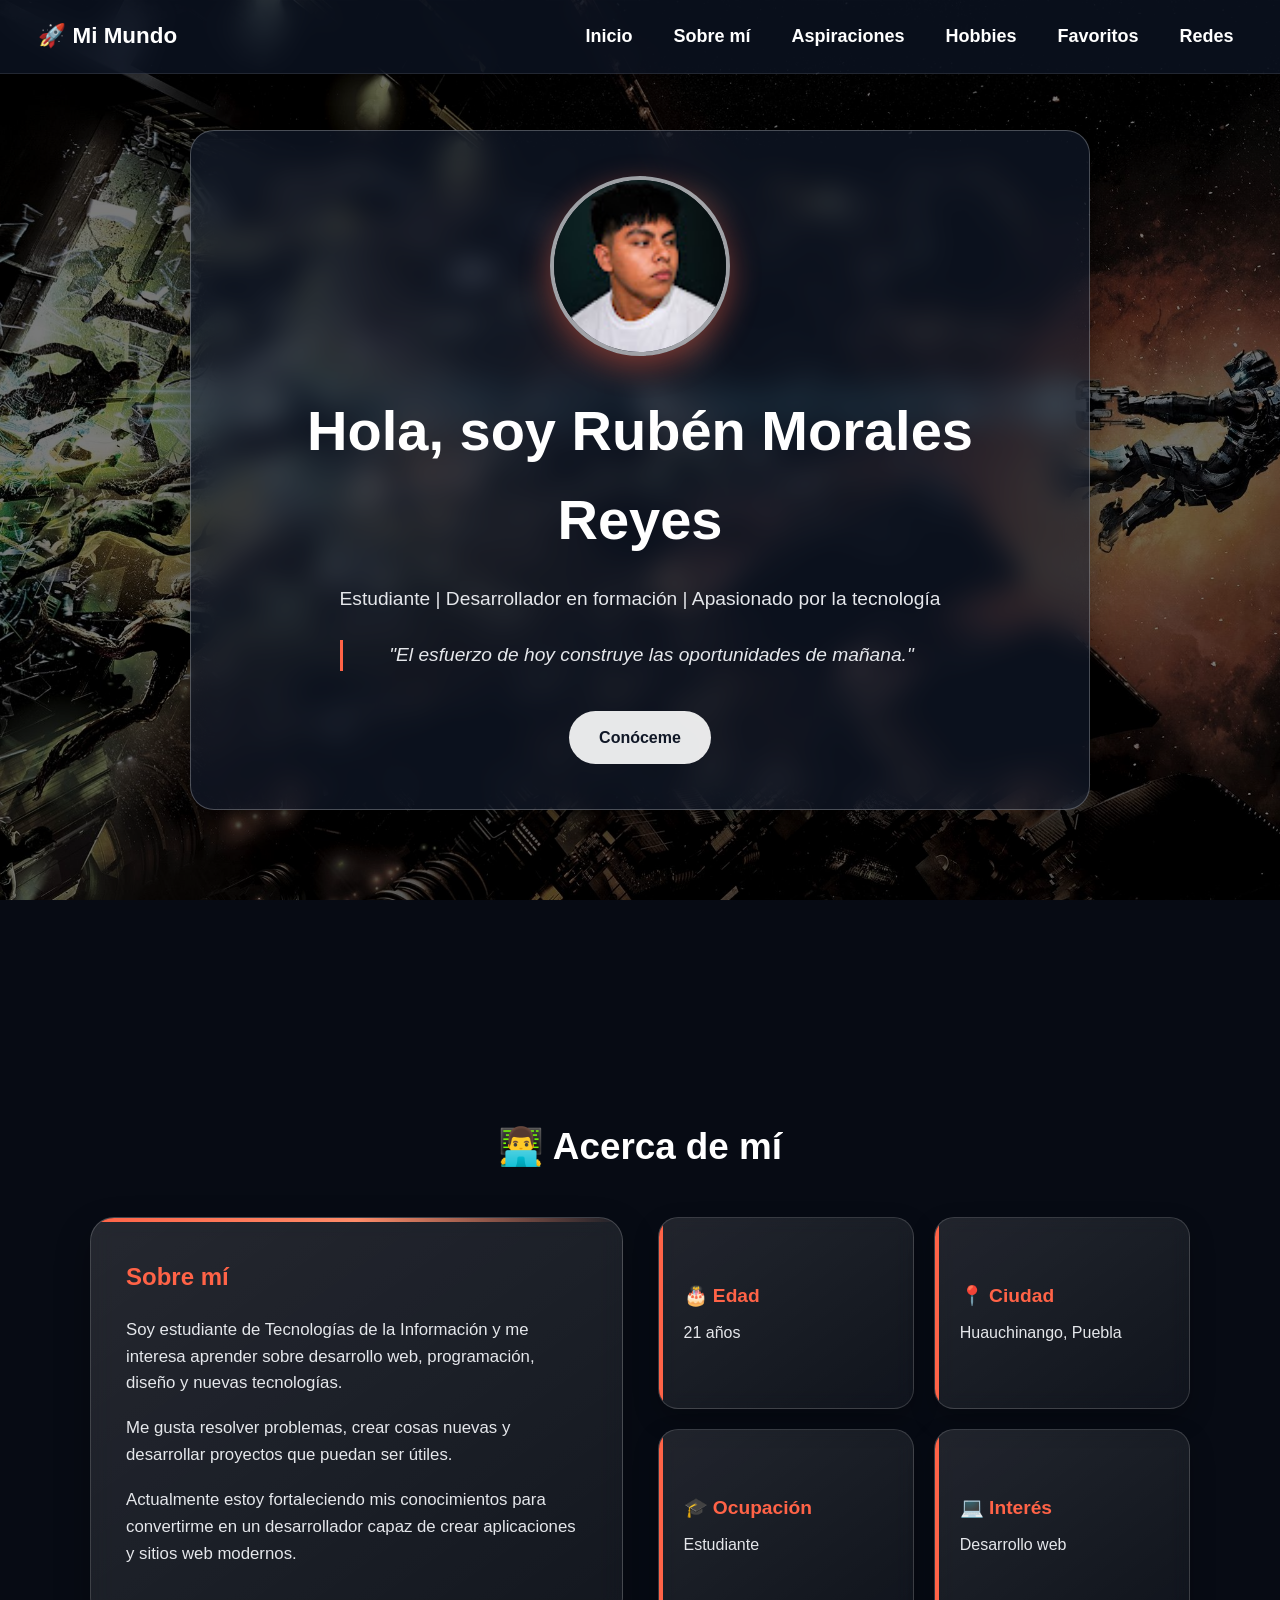
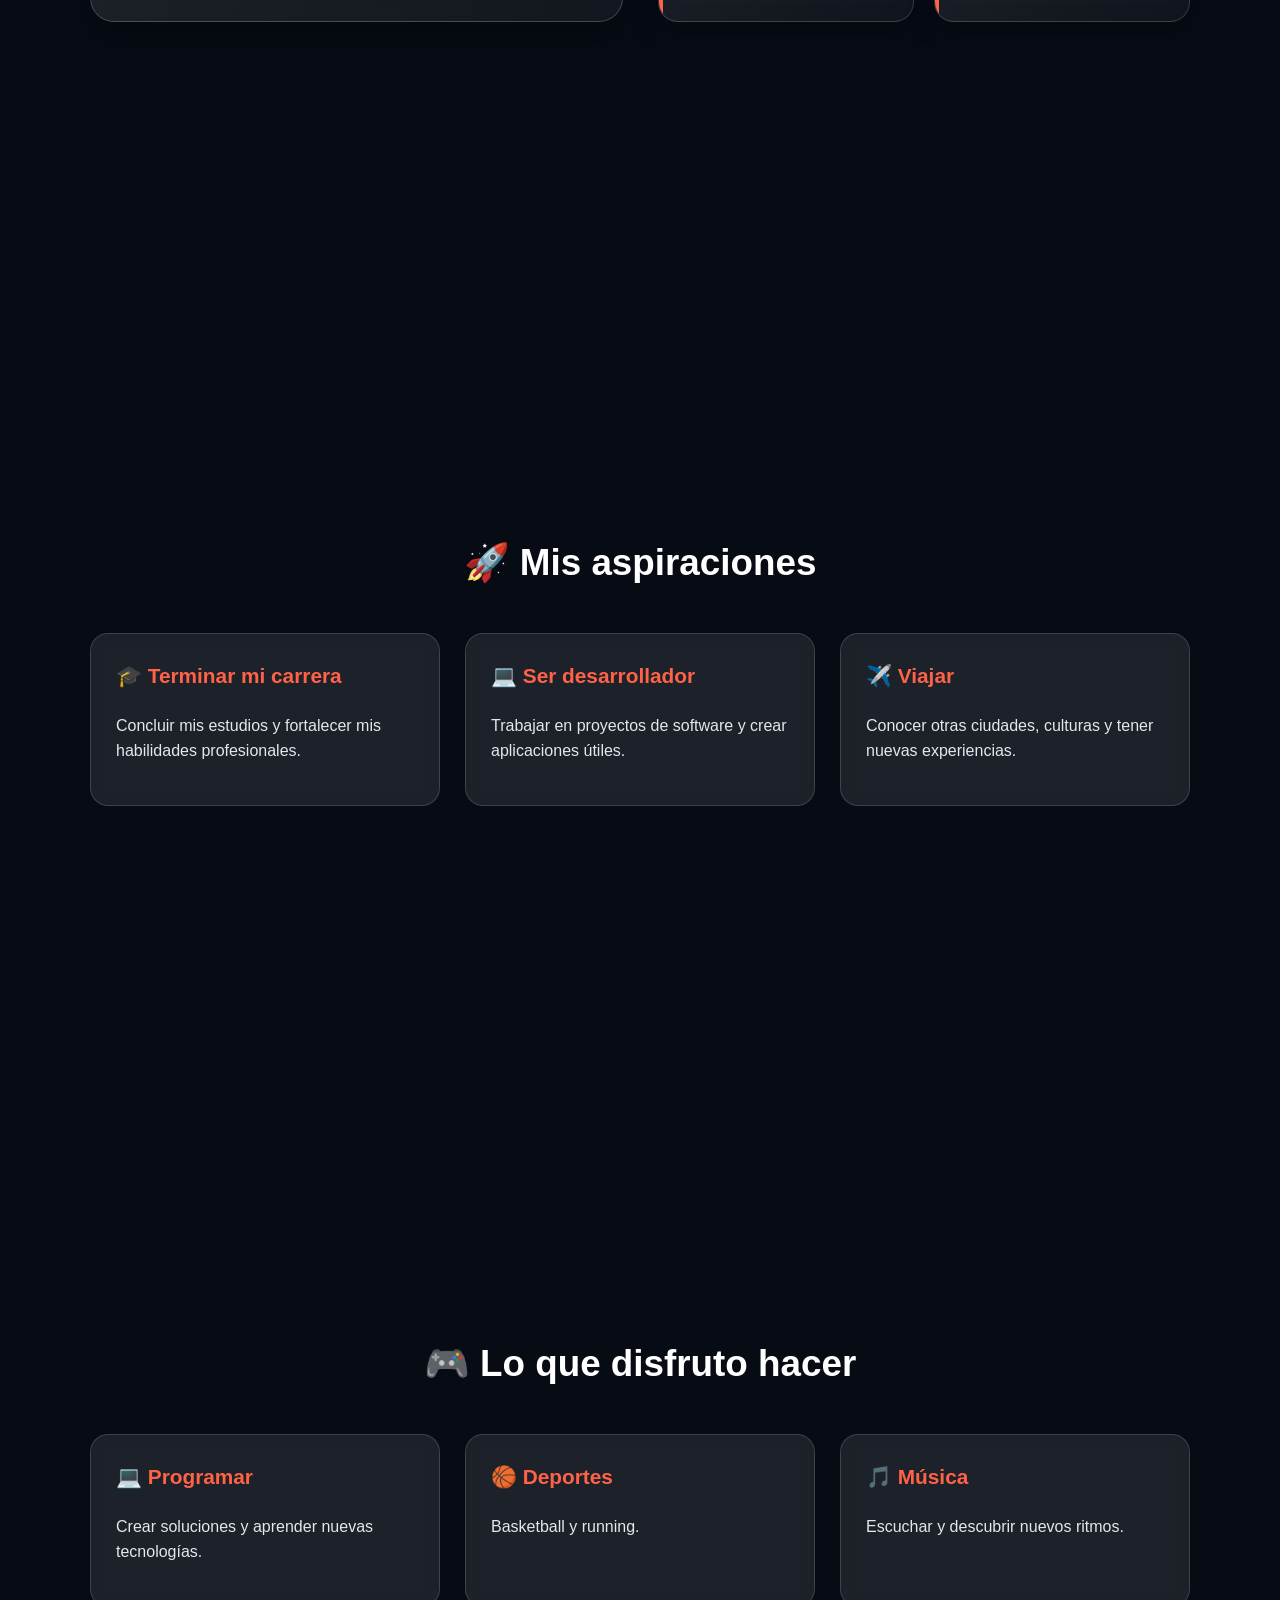
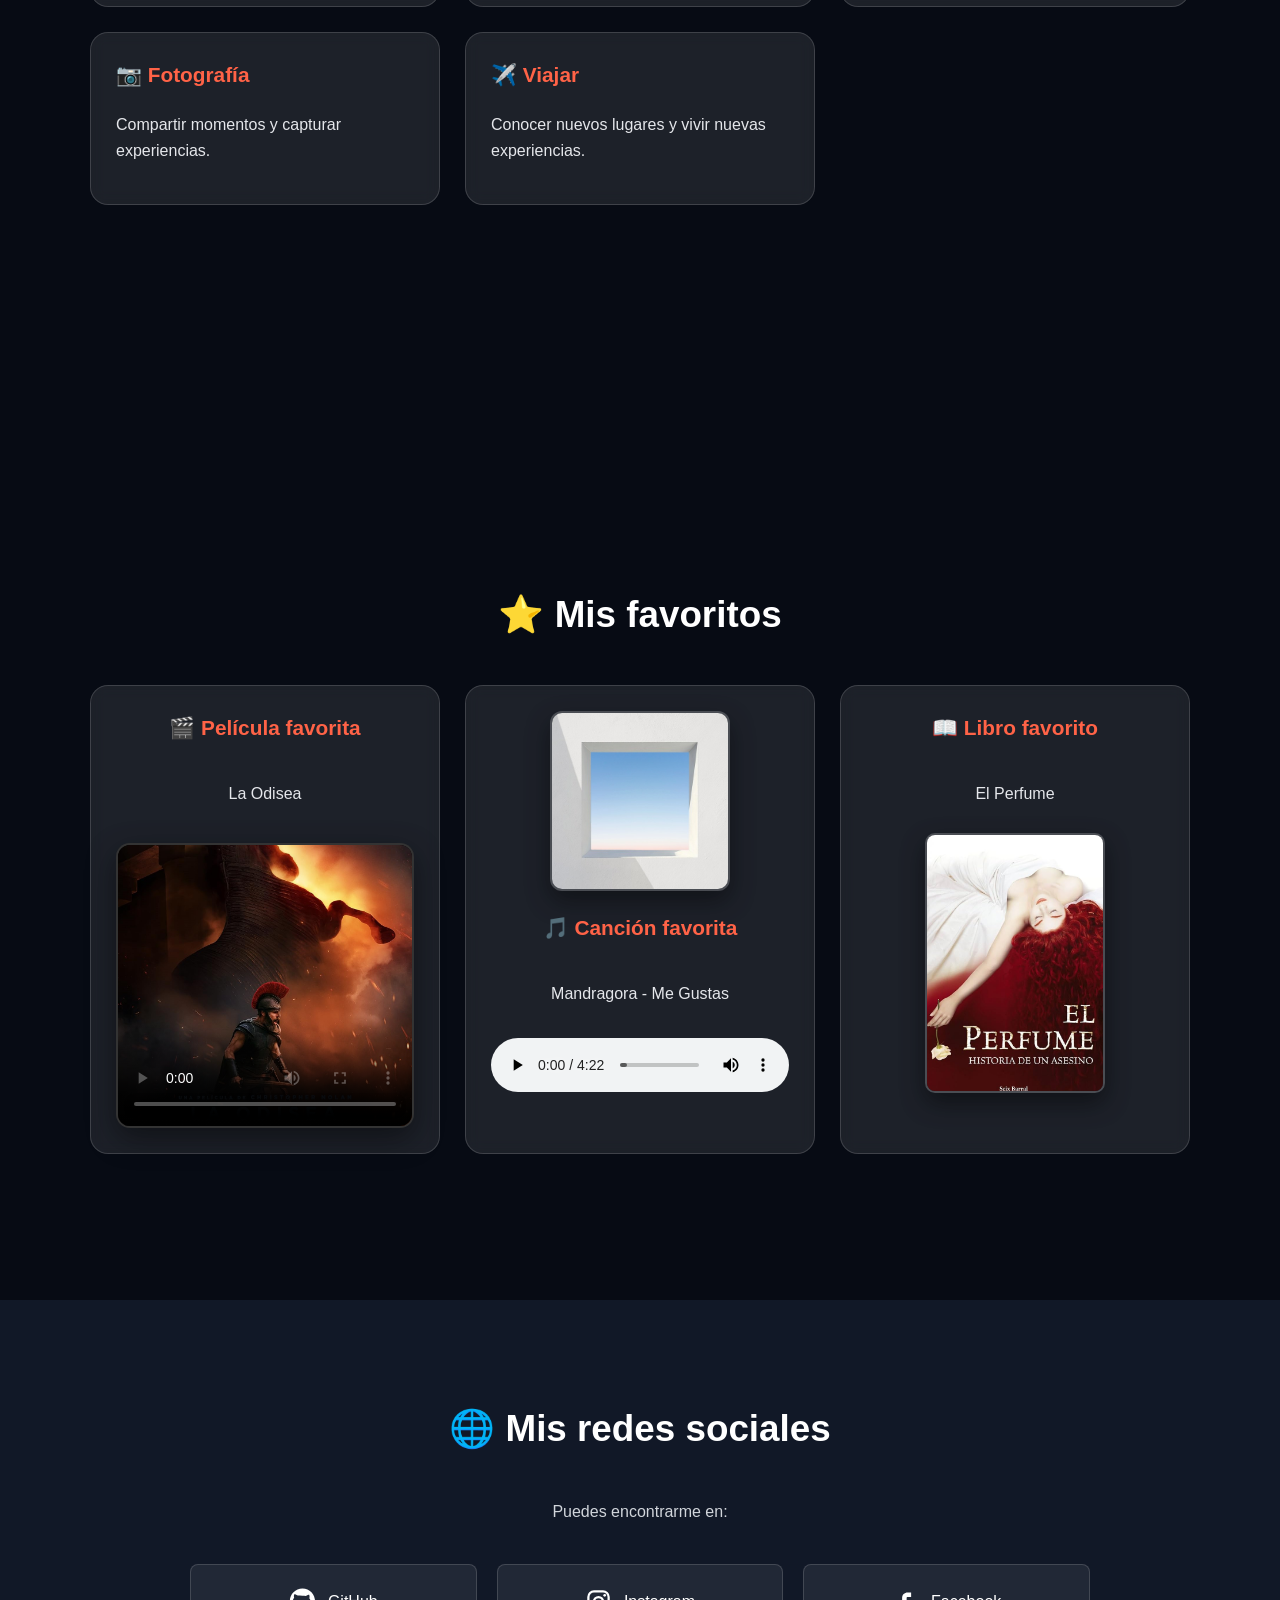
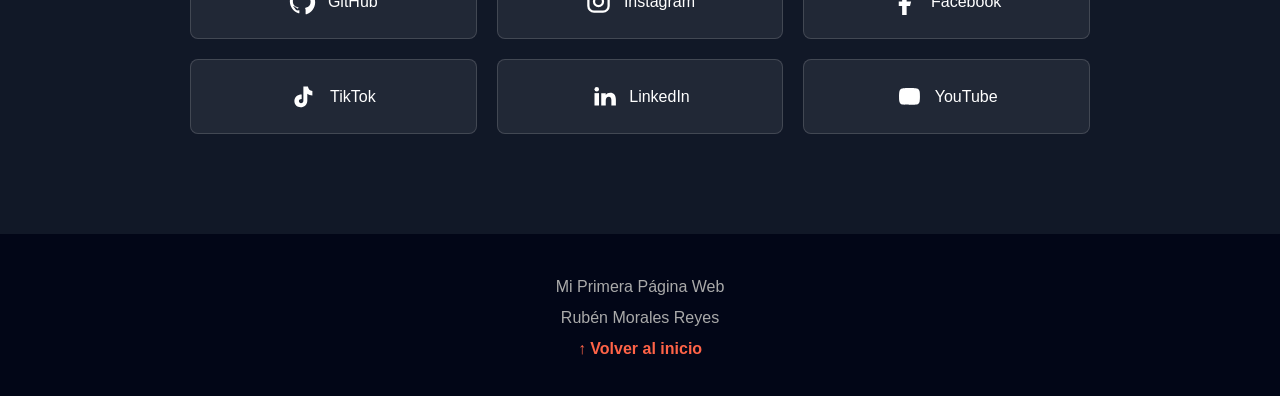
==== commit def1cead: "Agrego mi musica y libro fav practica 03" ====
--- a/practica 03/miperfil.html
+++ b/practica 03/miperfil.html
@@ -1,685 +1,831 @@
-<!DOCTYPE html> <html lang="es"> <head>
-<meta charset="UTF-8">
-
-<meta
-    name="viewport"
-    content="width=device-width, initial-scale=1.0"
+<!DOCTYPE html>
+<html lang="es">
+
+<head>
+
+    <meta charset="UTF-8">
+
+    <meta
+        name="viewport"
+        content="width=device-width, initial-scale=1.0"
+    >
+
+    <title>
+        Rubén Morales Reyes | T.S.U en Desarrollo de Software Multiplataforma
+    </title>
+
+    <link
+        rel="icon"
+        href="assets/images/favicoon.ico"
+        type="image/x-icon"
+    >
+
+    <link
+        rel="stylesheet"
+        href="styles/styles.css"
+    >
+
+</head>
+
+
+<body>
+
+
+<!-- ==================================================
+NAVEGACIÓN
+================================================== -->
+
+<nav id="navbar">
+
+    <h2>
+        🚀 Mi Mundo
+    </h2>
+
+    <ul>
+
+        <li>
+            <a
+                href="#inicio"
+                class="menu_option"
+            >
+                Inicio
+            </a>
+        </li>
+
+        <li>
+            <a
+                href="#acerca-de-mi"
+                class="menu_option"
+            >
+                Sobre mí
+            </a>
+        </li>
+
+        <li>
+            <a
+                href="#aspiraciones"
+                class="menu_option"
+            >
+                Aspiraciones
+            </a>
+        </li>
+
+        <li>
+            <a
+                href="#hobbies"
+                class="menu_option"
+            >
+                Hobbies
+            </a>
+        </li>
+
+        <li>
+            <a
+                href="#favoritos"
+                class="menu_option"
+            >
+                Favoritos
+            </a>
+        </li>
+
+        <li>
+            <a
+                href="#redes"
+                class="menu_option"
+            >
+                Redes
+            </a>
+        </li>
+
+    </ul>
+
+</nav>
+
+
+<!-- ==================================================
+INICIO
+================================================== -->
+
+<header
+    id="inicio"
+    class="parallax parallax-1"
 >
 
-<title>
-    Rubén Morales Reyes | T.S.U en Desarrollo de Software Multiplataforma
-</title>
-
-<link
-    rel="icon"
-    href="assets/images/favicoon.ico"
-    type="image/x-icon"
+    <div class="glass-hero-card">
+
+        <img
+            src="assets/images/perfil.jpg"
+            alt="Foto de Rubén Morales Reyes"
+            class="profile-img"
+        >
+
+        <div class="texto-inicio">
+
+            <h1>
+                Hola, soy Rubén Morales Reyes
+            </h1>
+
+            <p>
+                Estudiante | Desarrollador en formación |
+                Apasionado por la tecnología
+            </p>
+
+            <blockquote>
+                "El esfuerzo de hoy construye las oportunidades de mañana."
+            </blockquote>
+
+            <a
+                class="boton"
+                href="#acerca-de-mi"
+            >
+                Conóceme
+            </a>
+
+        </div>
+
+    </div>
+
+</header>
+
+
+<!-- ==================================================
+SOBRE MÍ
+================================================== -->
+
+<section
+    id="acerca-de-mi"
+    class="parallax parallax-2"
 >
 
-<link
-    rel="stylesheet"
-    href="styles/styles.css"
+    <div class="seccion-contenido">
+
+        <h2>
+            👨‍💻 Acerca de mí
+        </h2>
+
+        <div class="contenedor">
+
+
+            <!-- INFORMACIÓN PERSONAL -->
+
+            <div class="card">
+
+                <h3>
+                    Sobre mí
+                </h3>
+
+                <p>
+                    Soy estudiante de Tecnologías de la Información
+                    y me interesa aprender sobre desarrollo web,
+                    programación, diseño y nuevas tecnologías.
+                </p>
+
+                <p>
+                    Me gusta resolver problemas, crear cosas nuevas
+                    y desarrollar proyectos que puedan ser útiles.
+                </p>
+
+                <p>
+                    Actualmente estoy fortaleciendo mis conocimientos
+                    para convertirme en un desarrollador capaz de
+                    crear aplicaciones y sitios web modernos.
+                </p>
+
+            </div>
+
+
+            <!-- DATOS PERSONALES -->
+
+            <div class="datos-personales">
+
+
+                <article>
+
+                    <h3>
+                        🎂 Edad
+                    </h3>
+
+                    <p>
+                        21 años
+                    </p>
+
+                </article>
+
+
+                <article>
+
+                    <h3>
+                        📍 Ciudad
+                    </h3>
+
+                    <p>
+                        Huauchinango, Puebla
+                    </p>
+
+                </article>
+
+
+                <article>
+
+                    <h3>
+                        🎓 Ocupación
+                    </h3>
+
+                    <p>
+                        Estudiante
+                    </p>
+
+                </article>
+
+
+                <article>
+
+                    <h3>
+                        💻 Interés
+                    </h3>
+
+                    <p>
+                        Desarrollo web
+                    </p>
+
+                </article>
+
+
+            </div>
+
+        </div>
+
+    </div>
+
+</section>
+
+
+<!-- ==================================================
+ASPIRACIONES
+================================================== -->
+
+<section
+    id="aspiraciones"
+    class="parallax parallax-3"
 >
 
-</head> <body> <!-- ================================================== NAVEGACIÓN ================================================== --> <nav id="navbar">
-<h2>🚀 Mi Mundo</h2>
-
-<ul>
-
-    <li>
+    <div class="seccion-contenido">
+
+        <h2>
+            🚀 Mis aspiraciones
+        </h2>
+
+        <div class="cards-container">
+
+
+            <article>
+
+                <h3>
+                    🎓 Terminar mi carrera
+                </h3>
+
+                <p>
+                    Concluir mis estudios y fortalecer mis
+                    habilidades profesionales.
+                </p>
+
+            </article>
+
+
+            <article>
+
+                <h3>
+                    💻 Ser desarrollador
+                </h3>
+
+                <p>
+                    Trabajar en proyectos de software y crear
+                    aplicaciones útiles.
+                </p>
+
+            </article>
+
+
+            <article>
+
+                <h3>
+                    ✈️ Viajar
+                </h3>
+
+                <p>
+                    Conocer otras ciudades, culturas y tener
+                    nuevas experiencias.
+                </p>
+
+            </article>
+
+
+        </div>
+
+    </div>
+
+</section>
+
+
+<!-- ==================================================
+HOBBIES
+================================================== -->
+
+<section
+    id="hobbies"
+    class="parallax parallax-4"
+>
+
+    <div class="seccion-contenido">
+
+        <h2>
+            🎮 Lo que disfruto hacer
+        </h2>
+
+        <div class="cards-container">
+
+
+            <article>
+
+                <h3>
+                    💻 Programar
+                </h3>
+
+                <p>
+                    Crear soluciones y aprender nuevas
+                    tecnologías.
+                </p>
+
+            </article>
+
+
+            <article>
+
+                <h3>
+                    🏀 Deportes
+                </h3>
+
+                <p>
+                    Basketball y running.
+                </p>
+
+            </article>
+
+
+            <article>
+
+                <h3>
+                    🎵 Música
+                </h3>
+
+                <p>
+                    Escuchar y descubrir nuevos ritmos.
+                </p>
+
+            </article>
+
+
+            <article>
+
+                <h3>
+                    📷 Fotografía
+                </h3>
+
+                <p>
+                    Compartir momentos y capturar experiencias.
+                </p>
+
+            </article>
+
+
+            <article>
+
+                <h3>
+                    ✈️ Viajar
+                </h3>
+
+                <p>
+                    Conocer nuevos lugares y vivir nuevas
+                    experiencias.
+                </p>
+
+            </article>
+
+
+        </div>
+
+    </div>
+
+</section>
+
+
+<!-- ==================================================
+FAVORITOS
+================================================== -->
+
+<section
+    id="favoritos"
+    class="parallax parallax-5"
+>
+
+    <div class="seccion-contenido">
+
+        <h2>
+            ⭐ Mis favoritos
+        </h2>
+
+        <div class="cards-container">
+
+
+            <!-- ==================================================
+            PELÍCULA FAVORITA
+            ================================================== -->
+
+            <article class="movie-card">
+
+                <h3>
+                    🎬 Película favorita
+                </h3>
+
+                <p>
+                    La Odisea
+                </p>
+
+                <video
+                    class="video-pelicula"
+                    controls
+                    poster="assets/images/odisea.jpg"
+                >
+
+                    <source
+                        src="assets/videos/la-odisea.mp4"
+                        type="video/mp4"
+                    >
+
+                    Tu navegador no soporta el reproductor de video.
+
+                </video>
+
+            </article>
+
+
+            <!-- ==================================================
+            CANCIÓN FAVORITA
+            ================================================== -->
+
+            <article class="music-card">
+
+                <img
+                    src="assets/music/portada.jpg"
+                    alt="Portada de Mandragora - Me Gustas"
+                    class="portada-cancion"
+                >
+
+                <h3>
+                    🎵 Canción favorita
+                </h3>
+
+                <p>
+                    Mandragora - Me Gustas
+                </p>
+
+                <audio
+                    class="reproductor-musica"
+                    controls
+                >
+
+                    <source
+                        src="assets/music/me-gustas.mp3"
+                        type="audio/mpeg"
+                    >
+
+                    Tu navegador no soporta el reproductor de audio.
+
+                </audio>
+
+            </article>
+
+
+            <!-- ==================================================
+            LIBRO FAVORITO
+            ================================================== -->
+
+            <article class="book-card">
+
+                <h3>
+                    📖 Libro favorito
+                </h3>
+
+                <p>
+                    El Perfume
+                </p>
+
+                <img
+                    src="assets/images/el-perfume.jpg"
+                    alt="Portada del libro El Perfume"
+                    class="portada-libro"
+                >
+
+            </article>
+
+
+        </div>
+
+    </div>
+
+</section>
+
+
+<!-- ==================================================
+REDES SOCIALES
+================================================== -->
+
+<section id="redes">
+
+    <h2>
+        🌐 Mis redes sociales
+    </h2>
+
+    <p>
+        Puedes encontrarme en:
+    </p>
+
+
+    <div class="social-container">
+
+
+        <!-- ==================================================
+        GITHUB
+        ================================================== -->
+
         <a
-            href="#inicio"
-            class="menu_option"
+            href="https://github.com/"
+            target="_blank"
+            rel="noopener noreferrer"
+            aria-label="GitHub"
         >
-            Inicio
+
+            <svg viewBox="0 0 24 24">
+
+                <path
+                    fill="currentColor"
+                    d="M12 .5C5.73.5.75 5.48.75 11.75c0
+                    5.01 3.24 9.26 7.73 10.76.56.1.77-.24.77-.54
+                    0-.27-.01-1.16-.02-2.1-3.15.68-3.81-1.34
+                    -3.81-1.34-.51-1.3-1.25-1.65-1.25-1.65
+                    -1.02-.7.08-.68.08-.68 1.13.08 1.73
+                    1.16 1.73 1.16 1 .1 1.54.76 1.91
+                    1.33.1-.72.39-1.21.71-1.49-2.52-.29
+                    -5.17-1.26-5.17-5.6 0-1.24.44-2.25
+                    1.16-3.04-.12-.29-.5-1.46.11-3
+                    0 0 .95-.3 3.11 1.16A10.8 10.8
+                    0 0112 6.84c.96 0 1.93.13 2.83.38
+                    2.16-1.46 3.11-1.16 3.11-1.16.61
+                    1.54.23 2.71.11 3 .72.79 1.16
+                    1.8 1.16 3.04 0 4.35-2.66 5.31
+                    -5.19 5.59.4.34.75 1.02.75 2.06
+                    0 1.49-.01 2.69-.01 3.06
+                    0 .3.2.65.78.54 4.48-1.5
+                    7.72-5.75 7.72-10.76C23.25
+                    5.48 18.27.5 12 .5z"
+                />
+
+            </svg>
+
+            <span>
+                GitHub
+            </span>
+
         </a>
-    </li>
-
-    <li>
+
+
+        <!-- ==================================================
+        INSTAGRAM
+        ================================================== -->
+
         <a
-            href="#acerca-de-mi"
-            class="menu_option"
+            href="https://www.instagram.com/"
+            target="_blank"
+            rel="noopener noreferrer"
+            aria-label="Instagram"
         >
-            Sobre mí
+
+            <svg viewBox="0 0 24 24">
+
+                <rect
+                    x="3"
+                    y="3"
+                    width="18"
+                    height="18"
+                    rx="5"
+                    fill="none"
+                    stroke="currentColor"
+                    stroke-width="2"
+                />
+
+                <circle
+                    cx="12"
+                    cy="12"
+                    r="4"
+                    fill="none"
+                    stroke="currentColor"
+                    stroke-width="2"
+                />
+
+                <circle
+                    cx="17.5"
+                    cy="6.5"
+                    r="1.2"
+                    fill="currentColor"
+                />
+
+            </svg>
+
+            <span>
+                Instagram
+            </span>
+
         </a>
-    </li>
-
-    <li>
+
+
+        <!-- ==================================================
+        FACEBOOK
+        ================================================== -->
+
         <a
-            href="#aspiraciones"
-            class="menu_option"
+            href="https://www.facebook.com/"
+            target="_blank"
+            rel="noopener noreferrer"
+            aria-label="Facebook"
         >
-            Aspiraciones
+
+            <svg viewBox="0 0 24 24">
+
+                <path
+                    fill="currentColor"
+                    d="M14 8h3V4h-3c-3 0-5 2-5 5v3H6v4h3v8h4v-8h3l1-4h-4V9
+                    c0-.7.3-1 1-1z"
+                />
+
+            </svg>
+
+            <span>
+                Facebook
+            </span>
+
         </a>
-    </li>
-
-    <li>
+
+
+        <!-- ==================================================
+        TIKTOK
+        ================================================== -->
+
         <a
-            href="#hobbies"
-            class="menu_option"
+            href="https://www.tiktok.com/"
+            target="_blank"
+            rel="noopener noreferrer"
+            aria-label="TikTok"
         >
-            Hobbies
+
+            <svg viewBox="0 0 24 24">
+
+                <path
+                    fill="currentColor"
+                    d="M15 3c.5 2.3 1.8 3.8 4 4v4
+                    c-1.7 0-3.2-.5-4.5-1.5v6
+                    c0 3.6-2.6 6-6 6
+                    -3.2 0-5.5-2.4-5.5-5.5
+                    0-3.4 2.7-5.8 6.5-5.8v4
+                    c-1.5 0-2.5.7-2.5 1.9
+                    0 1.1.8 1.9 1.9 1.9
+                    1.3 0 2.1-.9 2.1-2.4V3z"
+                />
+
+            </svg>
+
+            <span>
+                TikTok
+            </span>
+
         </a>
-    </li>
-
-    <li>
+
+
+        <!-- ==================================================
+        LINKEDIN
+        ================================================== -->
+
         <a
-            href="#favoritos"
-            class="menu_option"
+            href="https://www.linkedin.com/"
+            target="_blank"
+            rel="noopener noreferrer"
+            aria-label="LinkedIn"
         >
-            Favoritos
+
+            <svg viewBox="0 0 24 24">
+
+                <rect
+                    x="4"
+                    y="9"
+                    width="4"
+                    height="11"
+                    fill="currentColor"
+                />
+
+                <circle
+                    cx="6"
+                    cy="5.5"
+                    r="2"
+                    fill="currentColor"
+                />
+
+                <path
+                    fill="currentColor"
+                    d="M10 9h4v1.6
+                    c1-1.3 2.2-2 4-2
+                    3.2 0 5 2.1 5 6.2V20h-4v-4.6
+                    c0-2-.7-3.1-2.2-3.1
+                    -1.8 0-2.8 1.3-2.8 3.4V20h-4z"
+                />
+
+            </svg>
+
+            <span>
+                LinkedIn
+            </span>
+
         </a>
-    </li>
-
-    <li>
+
+
+        <!-- ==================================================
+        YOUTUBE
+        ================================================== -->
+
         <a
-            href="#redes"
-            class="menu_option"
+            href="https://www.youtube.com/"
+            target="_blank"
+            rel="noopener noreferrer"
+            aria-label="YouTube"
         >
-            Redes
+
+            <svg viewBox="0 0 24 24">
+
+                <path
+                    fill="currentColor"
+                    d="M21 7.5
+                    c-.2-1.4-1.2-2.5-2.6-2.7
+                    C16.4 4.5 12 4.5 12 4.5
+                    s-4.4 0-6.4.3
+                    C4.2 5 3.2 6.1 3 7.5
+                    2.7 9 2.7 12 2.7 12
+                    s0 3 .3 4.5
+                    c.2 1.4 1.2 2.5 2.6 2.7
+                    2 .3 6.4.3 6.4.3
+                    s4.4 0 6.4-.3
+                    c1.4-.2 2.4-1.3 2.6-2.7
+                    .3-1.5.3-4.5.3-4.5
+                    s0-3-.3-4.5z"
+                />
+
+                <polygon
+                    points="10,9 16,12 10,15"
+                    fill="white"
+                />
+
+            </svg>
+
+            <span>
+                YouTube
+            </span>
+
         </a>
-    </li>
-
-</ul>
-
-</nav> <!-- ================================================== INICIO ================================================== --> <header id="inicio" class="parallax parallax-1" >
-<div class="glass-hero-card">
-
-    <img
-        src="assets/images/perfil.jpg"
-        alt="Foto de Rubén Morales Reyes"
-        class="profile-img"
-    >
-
-    <div class="texto-inicio">
-
-        <h1>
-            Hola, soy Rubén Morales Reyes
-        </h1>
-
-        <p>
-            Estudiante | Desarrollador en formación |
-            Apasionado por la tecnología
-        </p>
-
-        <blockquote>
-            "El esfuerzo de hoy construye las oportunidades de mañana."
-        </blockquote>
-
-        <a
-            class="boton"
-            href="#acerca-de-mi"
-        >
-            Conóceme
-        </a>
+
 
     </div>
 
-</div>
-
-</header> <!-- ================================================== SOBRE MÍ ================================================== --> <section id="acerca-de-mi" class="parallax parallax-2" >
-<div class="seccion-contenido">
-
-    <h2>
-        👨‍💻 Acerca de mí
-    </h2>
-
-    <div class="contenedor">
-
-        <div class="card">
-
-            <h3>
-                Sobre mí
-            </h3>
-
-            <p>
-                Soy estudiante de Tecnologías de la Información
-                y me interesa aprender sobre desarrollo web,
-                programación, diseño y nuevas tecnologías.
-            </p>
-
-            <p>
-                Me gusta resolver problemas, crear cosas nuevas
-                y desarrollar proyectos que puedan ser útiles.
-            </p>
-
-            <p>
-                Actualmente estoy fortaleciendo mis conocimientos
-                para convertirme en un desarrollador capaz de
-                crear aplicaciones y sitios web modernos.
-            </p>
-
-        </div>
-
-
-        <div class="datos-personales">
-
-            <article>
-
-                <h3>
-                    🎂 Edad
-                </h3>
-
-                <p>
-                    21 años
-                </p>
-
-            </article>
-
-
-            <article>
-
-                <h3>
-                    📍 Ciudad
-                </h3>
-
-                <p>
-                    Huauchinango, Puebla
-                </p>
-
-            </article>
-
-
-            <article>
-
-                <h3>
-                    🎓 Ocupación
-                </h3>
-
-                <p>
-                    Estudiante
-                </p>
-
-            </article>
-
-
-            <article>
-
-                <h3>
-                    💻 Interés
-                </h3>
-
-                <p>
-                    Desarrollo web
-                </p>
-
-            </article>
-
-        </div>
-
-    </div>
-
-</div>
-
-</section> <!-- ================================================== ASPIRACIONES ================================================== --> <section id="aspiraciones" class="parallax parallax-3" >
-<div class="seccion-contenido">
-
-    <h2>
-        🚀 Mis aspiraciones
-    </h2>
-
-    <div class="cards-container">
-
-        <article>
-
-            <h3>
-                🎓 Terminar mi carrera
-            </h3>
-
-            <p>
-                Concluir mis estudios y fortalecer mis
-                habilidades profesionales.
-            </p>
-
-        </article>
-
-
-        <article>
-
-            <h3>
-                💻 Ser desarrollador
-            </h3>
-
-            <p>
-                Trabajar en proyectos de software y crear
-                aplicaciones útiles.
-            </p>
-
-        </article>
-
-
-        <article>
-
-            <h3>
-                ✈️ Viajar
-            </h3>
-
-            <p>
-                Conocer otras ciudades, culturas y tener
-                nuevas experiencias.
-            </p>
-
-        </article>
-
-    </div>
-
-</div>
-
-</section> <!-- ================================================== HOBBIES ================================================== --> <section id="hobbies" class="parallax parallax-4" >
-<div class="seccion-contenido">
-
-    <h2>
-        🎮 Lo que disfruto hacer
-    </h2>
-
-    <div class="cards-container">
-
-        <article>
-
-            <h3>
-                💻 Programar
-            </h3>
-
-            <p>
-                Crear soluciones y aprender nuevas
-                tecnologías.
-            </p>
-
-        </article>
-
-
-        <article>
-
-            <h3>
-                🏀 Deportes
-            </h3>
-
-            <p>
-                Basketball y running.
-            </p>
-
-        </article>
-
-
-        <article>
-
-            <h3>
-                🎵 Música
-            </h3>
-
-            <p>
-                Escuchar y descubrir nuevos ritmos.
-            </p>
-
-        </article>
-
-
-        <article>
-
-            <h3>
-                📷 Fotografía
-            </h3>
-
-            <p>
-                Compartir momentos y capturar experiencias.
-            </p>
-
-        </article>
-
-
-        <article>
-
-            <h3>
-                ✈️ Viajar
-            </h3>
-
-            <p>
-                Conocer nuevos lugares y vivir nuevas
-                experiencias.
-            </p>
-
-        </article>
-
-    </div>
-
-</div>
-
-</section> <!-- ================================================== FAVORITOS ================================================== --> <section id="favoritos" class="parallax parallax-5" >
-<div class="seccion-contenido">
-
-    <h2>
-        ⭐ Mis favoritos
-    </h2>
-
-    <div class="cards-container">
-
-        <!-- PELÍCULA FAVORITA -->
-
-        <article>
-
-            <h3>
-                🎬 Película favorita
-            </h3>
-
-            <p>
-                La Odisea
-            </p>
-
-        </article>
-
-
-        <!-- CANCIÓN FAVORITA -->
-
-        <article class="music-card">
-
-            <img
-                src="assets/music/portada.jpg"
-                alt="Portada de Mandragora - Me Gustas"
-                class="portada-cancion"
-            >
-
-            <h3>
-                🎵 Canción favorita
-            </h3>
-
-            <p>
-                Mandragora - Me Gustas
-            </p>
-
-            <audio
-                class="reproductor-musica"
-                controls
-            >
-
-                <source
-                    src="assets/music/me-gustas.mp3"
-                    type="audio/mpeg"
-                >
-
-                Tu navegador no soporta el reproductor de audio.
-
-            </audio>
-
-        </article>
-
-
-        <!-- LIBRO FAVORITO -->
-
-        <article>
-
-            <h3>
-                📖 Libro favorito
-            </h3>
-
-            <p>
-                El Perfume
-            </p>
-
-        </article>
-
-    </div>
-
-</div>
-
-</section> <!-- ================================================== REDES SOCIALES ================================================== --> <section id="redes">
-<h2>
-    🌐 Mis redes sociales
-</h2>
-
-<p>
-    Puedes encontrarme en:
-</p>
-
-
-<div class="social-container">
-
-
-    <!-- GITHUB -->
-
-    <a
-        href="https://github.com/"
-        target="_blank"
-        rel="noopener noreferrer"
-        aria-label="GitHub"
-    >
-
-        <svg viewBox="0 0 24 24">
-
-            <path
-                fill="currentColor"
-                d="M12 .5C5.73.5.75 5.48.75 11.75c0
-                5.01 3.24 9.26 7.73 10.76.56.1.77-.24.77-.54
-                0-.27-.01-1.16-.02-2.1-3.15.68-3.81-1.34
-                -3.81-1.34-.51-1.3-1.25-1.65-1.25-1.65
-                -1.02-.7.08-.68.08-.68 1.13.08 1.73
-                1.16 1.73 1.16 1 .1 1.54.76 1.91
-                1.33.1-.72.39-1.21.71-1.49-2.52-.29
-                -5.17-1.26-5.17-5.6 0-1.24.44-2.25
-                1.16-3.04-.12-.29-.5-1.46.11-3
-                0 0 .95-.3 3.11 1.16A10.8 10.8
-                0 0112 6.84c.96 0 1.93.13 2.83.38
-                2.16-1.46 3.11-1.16 3.11-1.16.61
-                1.54.23 2.71.11 3 .72.79 1.16
-                1.8 1.16 3.04 0 4.35-2.66 5.31
-                -5.19 5.59.4.34.75 1.02.75 2.06
-                0 1.49-.01 2.69-.01 3.06
-                0 .3.2.65.78.54 4.48-1.5
-                7.72-5.75 7.72-10.76C23.25
-                5.48 18.27.5 12 .5z"
-            />
-
-        </svg>
-
-        <span>
-            GitHub
-        </span>
-
+</section>
+
+
+<!-- ==================================================
+FOOTER
+================================================== -->
+
+<footer>
+
+    <p>
+        Mi Primera Página Web
+    </p>
+
+    <p>
+        Rubén Morales Reyes
+    </p>
+
+    <a href="#inicio">
+        ↑ Volver al inicio
     </a>
 
-
-    <!-- INSTAGRAM -->
-
-    <a
-        href="https://www.instagram.com/"
-        target="_blank"
-        rel="noopener noreferrer"
-        aria-label="Instagram"
-    >
-
-        <svg viewBox="0 0 24 24">
-
-            <rect
-                x="3"
-                y="3"
-                width="18"
-                height="18"
-                rx="5"
-                fill="none"
-                stroke="currentColor"
-                stroke-width="2"
-            />
-
-            <circle
-                cx="12"
-                cy="12"
-                r="4"
-                fill="none"
-                stroke="currentColor"
-                stroke-width="2"
-            />
-
-            <circle
-                cx="17.5"
-                cy="6.5"
-                r="1.2"
-                fill="currentColor"
-            />
-
-        </svg>
-
-        <span>
-            Instagram
-        </span>
-
-    </a>
-
-
-    <!-- FACEBOOK -->
-
-    <a
-        href="https://www.facebook.com/"
-        target="_blank"
-        rel="noopener noreferrer"
-        aria-label="Facebook"
-    >
-
-        <svg viewBox="0 0 24 24">
-
-            <path
-                fill="currentColor"
-                d="M14 8h3V4h-3c-3 0-5 2-5 5v3H6v4h3v8h4v-8h3l1-4h-4V9
-                c0-.7.3-1 1-1z"
-            />
-
-        </svg>
-
-        <span>
-            Facebook
-        </span>
-
-    </a>
-
-
-    <!-- TIKTOK -->
-
-    <a
-        href="https://www.tiktok.com/"
-        target="_blank"
-        rel="noopener noreferrer"
-        aria-label="TikTok"
-    >
-
-        <svg viewBox="0 0 24 24">
-
-            <path
-                fill="currentColor"
-                d="M15 3c.5 2.3 1.8 3.8 4 4v4
-                c-1.7 0-3.2-.5-4.5-1.5v6
-                c0 3.6-2.6 6-6 6
-                -3.2 0-5.5-2.4-5.5-5.5
-                0-3.4 2.7-5.8 6.5-5.8v4
-                c-1.5 0-2.5.7-2.5 1.9
-                0 1.1.8 1.9 1.9 1.9
-                1.3 0 2.1-.9 2.1-2.4V3z"
-            />
-
-        </svg>
-
-        <span>
-            TikTok
-        </span>
-
-    </a>
-
-
-    <!-- LINKEDIN -->
-
-    <a
-        href="https://www.linkedin.com/"
-        target="_blank"
-        rel="noopener noreferrer"
-        aria-label="LinkedIn"
-    >
-
-        <svg viewBox="0 0 24 24">
-
-            <rect
-                x="4"
-                y="9"
-                width="4"
-                height="11"
-                fill="currentColor"
-            />
-
-            <circle
-                cx="6"
-                cy="5.5"
-                r="2"
-                fill="currentColor"
-            />
-
-            <path
-                fill="currentColor"
-                d="M10 9h4v1.6
-                c1-1.3 2.2-2 4-2
-                3.2 0 5 2.1 5 6.2V20h-4v-4.6
-                c0-2-.7-3.1-2.2-3.1
-                -1.8 0-2.8 1.3-2.8 3.4V20h-4z"
-            />
-
-        </svg>
-
-        <span>
-            LinkedIn
-        </span>
-
-    </a>
-
-
-    <!-- YOUTUBE -->
-
-    <a
-        href="https://www.youtube.com/"
-        target="_blank"
-        rel="noopener noreferrer"
-        aria-label="YouTube"
-    >
-
-        <svg viewBox="0 0 24 24">
-
-            <path
-                fill="currentColor"
-                d="M21 7.5
-                c-.2-1.4-1.2-2.5-2.6-2.7
-                C16.4 4.5 12 4.5 12 4.5
-                s-4.4 0-6.4.3
-                C4.2 5 3.2 6.1 3 7.5
-                2.7 9 2.7 12 2.7 12
-                s0 3 .3 4.5
-                c.2 1.4 1.2 2.5 2.6 2.7
-                2 .3 6.4.3 6.4.3
-                s4.4 0 6.4-.3
-                c1.4-.2 2.4-1.3 2.6-2.7
-                .3-1.5.3-4.5.3-4.5
-                s0-3-.3-4.5z"
-            />
-
-            <polygon
-                points="10,9 16,12 10,15"
-                fill="white"
-            />
-
-        </svg>
-
-        <span>
-            YouTube
-        </span>
-
-    </a>
-
-</div>
-
-</section> <!-- ================================================== FOOTER ================================================== --> <footer>
-<p>
-    Mi Primera Página Web
-</p>
-
-<p>
-    Rubén Morales Reyes
-</p>
-
-<a href="#inicio">
-    ↑ Volver al inicio
-</a>
-
-</footer> </body> </html>+</footer>
+
+
+</body>
+
+</html>
--- a/practica 03/styles/styles.css
+++ b/practica 03/styles/styles.css
@@ -2,884 +2,916 @@
 CONFIGURACIÓN GENERAL
 ================================================== */
 
-{
-box-sizing: border-box;
+*,
+*::before,
+*::after {
+    box-sizing: border-box;
 }
 
 html {
-scroll-behavior: smooth;
+    scroll-behavior: smooth;
 }
 
 body {
-margin: 0;
-
-font-family: Arial, Helvetica, sans-serif;
-
-background: #0f172a;
-
-color: #ccc;
-
-line-height: 1.6;
-
-
-}
+    margin: 0;
+
+    font-family: Arial, Helvetica, sans-serif;
+
+    background: #0f172a;
+
+    color: #ccc;
+
+    line-height: 1.6;
+
+    overflow-x: hidden;
+}
+
 
 /* ==================================================
 NAVEGACIÓN
 ================================================== */
 
 nav {
-position: fixed;
-
-top: 0;
-left: 0;
-
-width: 100%;
-
-padding: 14px 3%;
-
-display: flex;
-
-justify-content: space-between;
-
-align-items: center;
-
-background: rgba(15, 23, 42, 0.65);
-
-backdrop-filter: blur(15px);
-
--webkit-backdrop-filter: blur(15px);
-
-border-bottom: 1px solid rgba(255, 255, 255, 0.1);
-
-z-index: 1000;
-
-
+    position: fixed;
+
+    top: 0;
+    left: 0;
+
+    width: 100%;
+
+    padding: 14px 3%;
+
+    display: flex;
+
+    justify-content: space-between;
+
+    align-items: center;
+
+    background: rgba(15, 23, 42, 0.65);
+
+    backdrop-filter: blur(15px);
+
+    -webkit-backdrop-filter: blur(15px);
+
+    border-bottom: 1px solid rgba(255, 255, 255, 0.1);
+
+    z-index: 1000;
 }
 
 nav h2 {
-color: white;
-
-margin: 0;
-
-font-size: 1.4rem;
-
-
+    color: white;
+
+    margin: 0;
+
+    font-size: 1.4rem;
 }
 
 nav ul {
-list-style: none;
-
-display: flex;
-
-gap: 25px;
-
-margin: 0;
-
-padding: 0;
-
-
+    list-style: none;
+
+    display: flex;
+
+    gap: 25px;
+
+    margin: 0;
+
+    padding: 0;
 }
 
 nav a {
-color: white;
-
-text-decoration: none;
-
-font-weight: bold;
-
-transition: 0.3s;
-
-
+    color: white;
+
+    text-decoration: none;
+
+    font-weight: bold;
+
+    transition: 0.3s;
 }
 
 nav a:hover {
-color: tomato;
-}
+    color: tomato;
+}
+
 
 /* ==================================================
 MENÚ
 ================================================== */
 
 .menu_option {
-display: inline-block;
-
-padding: 8px;
-
-font-size: 18px;
-
-transition: 0.3s ease;
-
-
+    display: inline-block;
+
+    padding: 8px;
+
+    font-size: 18px;
+
+    transition: 0.3s ease;
 }
 
 .menu_option:hover {
-color: tomato;
-
-transform: translateY(-2px);
-
-
-}
+    color: tomato;
+
+    transform: translateY(-2px);
+}
+
 
 /* ==================================================
 PARALLAX
 ================================================== */
 
 .parallax {
-min-height: 100vh;
-
-background-size: cover;
-
-background-position: center;
-
-background-repeat: no-repeat;
-
-background-attachment: fixed;
-
-display: flex;
-
-align-items: center;
-
-justify-content: center;
-
-padding: 120px 20px 80px;
-
-position: relative;
-
-overflow: hidden;
-
-
-}
+    min-height: 100vh;
+
+    background-size: cover;
+
+    background-position: center;
+
+    background-repeat: no-repeat;
+
+    background-attachment: fixed;
+
+    display: flex;
+
+    align-items: center;
+
+    justify-content: center;
+
+    padding: 120px 20px 80px;
+
+    position: relative;
+
+    overflow: hidden;
+}
+
 
 /* ==================================================
 FONDOS
 ================================================== */
 
 .parallax-1 {
-background-image: url("../assets/images/fondo1.jpg");
+    background-image: url("../assets/images/fondo1.jpg");
 }
 
 .parallax-2 {
-background-image: url("../assets/images/fondo2.jpg");
+    background-image: url("../assets/images/fondo2.jpg");
 }
 
 .parallax-3 {
-background-image: url("../assets/images/fondo3.jpg");
+    background-image: url("../assets/images/fondo3.jpg");
 }
 
 .parallax-4 {
-background-image: url("../assets/images/fondo4.jpg");
+    background-image: url("../assets/images/fondo4.jpg");
 }
 
 .parallax-5 {
-background-image: url("../assets/images/fondo5.jpg");
-}
+    background-image: url("../assets/images/fondo5.jpg");
+}
+
 
 /* ==================================================
 CAPA OSCURA
 ================================================== */
 
 .parallax::before {
-content: "";
-
-position: absolute;
-
-inset: 0;
-
-background: rgba(0, 0, 0, 0.52);
-
-z-index: 0;
-
-
-}
+    content: "";
+
+    position: absolute;
+
+    inset: 0;
+
+    background: rgba(0, 0, 0, 0.52);
+
+    z-index: 0;
+}
+
 
 /* ==================================================
 CONTENIDO SOBRE EL PARALLAX
 ================================================== */
 
 .parallax > * {
-position: relative;
-
-z-index: 2;
-
-
-}
+    position: relative;
+
+    z-index: 2;
+}
+
+
+/* ==================================================
+ANCLAJES DEL MENÚ
+================================================== */
+
+[id] {
+    scroll-margin-top: 100px;
+}
+
 
 /* ==================================================
 CONTENEDOR PRINCIPAL
 ================================================== */
 
 .seccion-contenido {
-width: min(1100px, 100%);
-
-margin: 0 auto;
-
-
-}
+    width: min(1100px, 100%);
+
+    margin: 0 auto;
+}
+
 
 /* ==================================================
 TARJETA PRINCIPAL
 ================================================== */
 
 .glass-hero-card {
-position: relative;
-
-z-index: 2;
-
-width: min(900px, 90%);
-
-padding: 45px;
-
-text-align: center;
-
-display: flex;
-
-flex-direction: column;
-
-align-items: center;
-
-background: rgba(20, 30, 50, 0.58);
-
-backdrop-filter: blur(14px);
-
--webkit-backdrop-filter: blur(14px);
-
-border: 1px solid rgba(255, 255, 255, 0.25);
-
-border-radius: 24px;
-
-box-shadow:
-    0 15px 35px rgba(0, 0, 0, 0.35);
-
-
-}
+    position: relative;
+
+    z-index: 2;
+
+    width: min(900px, 90%);
+
+    padding: 45px;
+
+    text-align: center;
+
+    display: flex;
+
+    flex-direction: column;
+
+    align-items: center;
+
+    background: rgba(20, 30, 50, 0.58);
+
+    backdrop-filter: blur(14px);
+
+    -webkit-backdrop-filter: blur(14px);
+
+    border: 1px solid rgba(255, 255, 255, 0.25);
+
+    border-radius: 24px;
+
+    box-shadow:
+        0 15px 35px rgba(0, 0, 0, 0.35);
+}
+
 
 /* ==================================================
 FOTO DE PERFIL
 ================================================== */
 
 .profile-img {
-width: clamp(140px, 20vmin, 250px);
-
-height: clamp(140px, 20vmin, 250px);
-
-object-fit: cover;
-
-border-radius: 50%;
-
-border: 4px solid rgba(255, 255, 255, 0.6);
-
-box-shadow:
-    0 10px 30px rgba(255, 99, 71, 0.45);
-
-margin-bottom: 20px;
-
-
-}
+    width: clamp(140px, 20vmin, 250px);
+
+    height: clamp(140px, 20vmin, 250px);
+
+    object-fit: cover;
+
+    border-radius: 50%;
+
+    border: 4px solid rgba(255, 255, 255, 0.6);
+
+    box-shadow:
+        0 10px 30px rgba(255, 99, 71, 0.45);
+
+    margin-bottom: 20px;
+}
+
 
 /* ==================================================
 TEXTO INICIAL
 ================================================== */
 
 .texto-inicio h1 {
-color: white;
-
-font-size: clamp(2rem, 5vw, 3.5rem);
-
-margin: 10px 0;
-
-
+    color: white;
+
+    font-size: clamp(2rem, 5vw, 3.5rem);
+
+    margin: 10px 0;
 }
 
 .texto-inicio p {
-font-size: 1.2rem;
-
-color: #e5e7eb;
-
-
-}
+    font-size: 1.2rem;
+
+    color: #e5e7eb;
+}
+
 
 /* ==================================================
 FRASE
 ================================================== */
 
 blockquote {
-max-width: 600px;
-
-margin: 25px auto;
-
-padding-left: 20px;
-
-border-left: 3px solid tomato;
-
-font-size: 1.2rem;
-
-font-style: italic;
-
-color: #e5e7eb;
-
-
-}
+    max-width: 600px;
+
+    margin: 25px auto;
+
+    padding-left: 20px;
+
+    border-left: 3px solid tomato;
+
+    font-size: 1.2rem;
+
+    font-style: italic;
+
+    color: #e5e7eb;
+}
+
 
 /* ==================================================
 BOTÓN
 ================================================== */
 
 .boton {
-display: inline-block;
-
-margin-top: 15px;
-
-padding: 14px 30px;
-
-background: rgba(255, 255, 255, 0.9);
-
-color: #111827;
-
-border-radius: 30px;
-
-text-decoration: none;
-
-font-weight: bold;
-
-transition: 0.3s;
-
-
+    display: inline-block;
+
+    margin-top: 15px;
+
+    padding: 14px 30px;
+
+    background: rgba(255, 255, 255, 0.9);
+
+    color: #111827;
+
+    border-radius: 30px;
+
+    text-decoration: none;
+
+    font-weight: bold;
+
+    transition: 0.3s;
 }
 
 .boton:hover {
-transform: translateY(-4px);
-
-background-color: tomato;
-
-color: white;
-
-box-shadow:
-    0 12px 25px rgba(0, 0, 0, 0.3);
-
-
-}
+    transform: translateY(-4px);
+
+    background-color: tomato;
+
+    color: white;
+
+    box-shadow:
+        0 12px 25px rgba(0, 0, 0, 0.3);
+}
+
 
 /* ==================================================
 SECCIONES
 ================================================== */
 
 section {
-min-height: 100vh;
-
-padding: 100px 8%;
-
-
+    min-height: 100vh;
+
+    padding: 100px 8%;
 }
 
 section h2 {
-color: white;
-
-font-size: 2.3rem;
-
-text-align: center;
-
-margin-top: 0;
-
-margin-bottom: 40px;
-
-
-}
+    color: white;
+
+    font-size: 2.3rem;
+
+    text-align: center;
+
+    margin-top: 0;
+
+    margin-bottom: 40px;
+}
+
 
 /* ==================================================
 SOBRE MÍ
 ================================================== */
 
 #acerca-de-mi {
-position: relative;
-}
+    position: relative;
+}
+
 
 /* ==================================================
 CONTENEDOR SOBRE MÍ
 ================================================== */
 
 .contenedor {
-max-width: 1100px;
-
-margin: auto;
-
-display: grid;
-
-grid-template-columns: 1fr 1fr;
-
-gap: 35px;
-
-align-items: stretch;
-
-
-}
+    max-width: 1100px;
+
+    margin: auto;
+
+    display: grid;
+
+    grid-template-columns: 1fr 1fr;
+
+    gap: 35px;
+
+    align-items: stretch;
+}
+
 
 /* ==================================================
 TARJETA SOBRE MÍ
 ================================================== */
 
 .card {
-position: relative;
-
-padding: 35px;
-
-background:
-    linear-gradient(
-        145deg,
-        rgba(255, 255, 255, 0.12),
-        rgba(255, 255, 255, 0.05)
-    );
-
-border-radius: 24px;
-
-border: 1px solid rgba(255, 255, 255, 0.18);
-
-backdrop-filter: blur(12px);
-
--webkit-backdrop-filter: blur(12px);
-
-box-shadow:
-    0 15px 35px rgba(0, 0, 0, 0.30);
-
-overflow: hidden;
-
-transition: 0.3s ease;
-
-
+    position: relative;
+
+    padding: 35px;
+
+    background:
+        linear-gradient(
+            145deg,
+            rgba(255, 255, 255, 0.12),
+            rgba(255, 255, 255, 0.05)
+        );
+
+    border-radius: 24px;
+
+    border: 1px solid rgba(255, 255, 255, 0.18);
+
+    backdrop-filter: blur(12px);
+
+    -webkit-backdrop-filter: blur(12px);
+
+    box-shadow:
+        0 15px 35px rgba(0, 0, 0, 0.30);
+
+    overflow: hidden;
+
+    transition: 0.3s ease;
 }
 
 .card::before {
-content: "";
-
-position: absolute;
-
-top: 0;
-
-left: 0;
-
-width: 100%;
-
-height: 4px;
-
-background:
-    linear-gradient(
-        90deg,
-        tomato,
-        #ff8c69,
-        transparent
-    );
-
-
+    content: "";
+
+    position: absolute;
+
+    top: 0;
+
+    left: 0;
+
+    width: 100%;
+
+    height: 4px;
+
+    background:
+        linear-gradient(
+            90deg,
+            tomato,
+            #ff8c69,
+            transparent
+        );
 }
 
 .card:hover {
-transform: translateY(-6px);
-
-border-color: rgba(255, 99, 71, 0.4);
-
-box-shadow:
-    0 20px 45px rgba(0, 0, 0, 0.4);
-
-
+    transform: translateY(-6px);
+
+    border-color: rgba(255, 99, 71, 0.4);
+
+    box-shadow:
+        0 20px 45px rgba(0, 0, 0, 0.4);
 }
 
 .card h3 {
-color: tomato;
-
-margin-top: 5px;
-
-margin-bottom: 20px;
-
-font-size: 1.5rem;
-
-
+    color: tomato;
+
+    margin-top: 5px;
+
+    margin-bottom: 20px;
+
+    font-size: 1.5rem;
 }
 
 .card p {
-font-size: 1.05rem;
-
-color: #e5e7eb;
-
-margin-bottom: 18px;
-
-
-}
+    font-size: 1.05rem;
+
+    color: #e5e7eb;
+
+    margin-bottom: 18px;
+}
+
 
 /* ==================================================
 DATOS PERSONALES
 ================================================== */
 
 .datos-personales {
-display: grid;
-
-grid-template-columns: 1fr 1fr;
-
-gap: 20px;
-
-
-}
+    display: grid;
+
+    grid-template-columns: 1fr 1fr;
+
+    gap: 20px;
+}
+
 
 /* ==================================================
 TARJETAS DE DATOS
 ================================================== */
 
 .datos-personales article {
-position: relative;
-
-margin: 0;
-
-padding: 25px;
-
-min-height: 140px;
-
-display: flex;
-
-flex-direction: column;
-
-justify-content: center;
-
-background:
-    linear-gradient(
-        145deg,
-        rgba(255, 255, 255, 0.11),
-        rgba(255, 255, 255, 0.04)
-    );
-
-border: 1px solid rgba(255, 255, 255, 0.15);
-
-border-radius: 20px;
-
-backdrop-filter: blur(10px);
-
--webkit-backdrop-filter: blur(10px);
-
-box-shadow:
-    0 10px 25px rgba(0, 0, 0, 0.25);
-
-overflow: hidden;
-
-transition: 0.3s ease;
-
-
+    position: relative;
+
+    margin: 0;
+
+    padding: 25px;
+
+    min-height: 140px;
+
+    display: flex;
+
+    flex-direction: column;
+
+    justify-content: center;
+
+    background:
+        linear-gradient(
+            145deg,
+            rgba(255, 255, 255, 0.11),
+            rgba(255, 255, 255, 0.04)
+        );
+
+    border: 1px solid rgba(255, 255, 255, 0.15);
+
+    border-radius: 20px;
+
+    backdrop-filter: blur(10px);
+
+    -webkit-backdrop-filter: blur(10px);
+
+    box-shadow:
+        0 10px 25px rgba(0, 0, 0, 0.25);
+
+    overflow: hidden;
+
+    transition: 0.3s ease;
 }
 
 .datos-personales article::before {
-content: "";
-
-position: absolute;
-
-left: 0;
-
-top: 0;
-
-width: 4px;
-
-height: 100%;
-
-background: tomato;
-
-
+    content: "";
+
+    position: absolute;
+
+    left: 0;
+
+    top: 0;
+
+    width: 4px;
+
+    height: 100%;
+
+    background: tomato;
 }
 
 .datos-personales article:hover {
-transform: translateY(-6px);
-
-background:
-    linear-gradient(
-        145deg,
-        rgba(255, 99, 71, 0.16),
-        rgba(255, 255, 255, 0.05)
-    );
-
-border-color: rgba(255, 99, 71, 0.4);
-
-box-shadow:
-    0 15px 30px rgba(0, 0, 0, 0.35);
-
-
+    transform: translateY(-6px);
+
+    background:
+        linear-gradient(
+            145deg,
+            rgba(255, 99, 71, 0.16),
+            rgba(255, 255, 255, 0.05)
+        );
+
+    border-color: rgba(255, 99, 71, 0.4);
+
+    box-shadow:
+        0 15px 30px rgba(0, 0, 0, 0.35);
 }
 
 .datos-personales article h3 {
-color: tomato;
-
-margin: 0 0 8px;
-
-font-size: 1.2rem;
-
-
+    color: tomato;
+
+    margin: 0 0 8px;
+
+    font-size: 1.2rem;
 }
 
 .datos-personales article p {
-color: #e5e7eb;
-
-margin: 0;
-
-font-size: 1rem;
-
-
-}
+    color: #e5e7eb;
+
+    margin: 0;
+
+    font-size: 1rem;
+}
+
 
 /* ==================================================
 TARJETAS GENERALES
 ================================================== */
 
 section article {
-background:
-rgba(255, 255, 255, 0.09);
-
-padding: 25px;
-
-border-radius: 18px;
-
-border: 1px solid rgba(255, 255, 255, 0.15);
-
-backdrop-filter: blur(8px);
-
--webkit-backdrop-filter: blur(8px);
-
-transition: 0.3s ease;
-
-
+    background:
+        rgba(255, 255, 255, 0.09);
+
+    padding: 25px;
+
+    border-radius: 18px;
+
+    border: 1px solid rgba(255, 255, 255, 0.15);
+
+    backdrop-filter: blur(8px);
+
+    -webkit-backdrop-filter: blur(8px);
+
+    transition: 0.3s ease;
 }
 
 section article:hover {
-transform: translateY(-6px);
-
-background:
-    rgba(255, 255, 255, 0.14);
-
-box-shadow:
-    0 10px 25px rgba(0, 0, 0, 0.35);
-
-
+    transform: translateY(-6px);
+
+    background:
+        rgba(255, 255, 255, 0.14);
+
+    box-shadow:
+        0 10px 25px rgba(0, 0, 0, 0.35);
 }
 
 section article h3 {
-color: tomato;
-
-margin-top: 0;
-
-font-size: 1.3rem;
-
-
+    color: tomato;
+
+    margin-top: 0;
+
+    font-size: 1.3rem;
 }
 
 section article p {
-color: #e5e7eb;
-}
+    color: #e5e7eb;
+}
+
 
 /* ==================================================
 GRID DE TARJETAS
 ================================================== */
 
 .cards-container {
-max-width: 1100px;
-
-margin: auto;
-
-display: grid;
-
-grid-template-columns: repeat(3, 1fr);
-
-gap: 25px;
-
-
-}
+    max-width: 1100px;
+
+    margin: auto;
+
+    display: grid;
+
+    grid-template-columns: repeat(3, 1fr);
+
+    gap: 25px;
+}
+
 
 /* ==================================================
 FAVORITOS
 ================================================== */
 
 #favoritos article {
-text-align: center;
-}
+    text-align: center;
+}
+
+
+/* ==================================================
+PELÍCULA FAVORITA
+================================================== */
+
+.movie-card {
+    display: flex;
+
+    flex-direction: column;
+
+    align-items: center;
+}
+
+.video-pelicula {
+    width: 100%;
+
+    max-width: 450px;
+
+    display: block;
+
+    margin: 20px auto 0;
+
+    border-radius: 14px;
+
+    border: 2px solid rgba(255, 255, 255, 0.2);
+
+    background: #000;
+
+    box-shadow:
+        0 10px 30px rgba(0, 0, 0, 0.45);
+
+    transition: 0.3s ease;
+}
+
+.video-pelicula:hover {
+    transform: scale(1.02);
+
+    box-shadow:
+        0 15px 35px rgba(255, 99, 71, 0.35);
+}
+
 
 /* ==================================================
 TARJETA DE CANCIÓN
 ================================================== */
 
 .music-card {
-display: flex;
-
-flex-direction: column;
-
-align-items: center;
-
-
-}
+    display: flex;
+
+    flex-direction: column;
+
+    align-items: center;
+}
+
 
 /* ==================================================
 PORTADA DE LA CANCIÓN
 ================================================== */
 
 .portada-cancion {
-width: 180px;
-
-height: 180px;
-
-object-fit: cover;
-
-display: block;
-
-margin: 0 auto 20px;
-
-border-radius: 12px;
-
-border: 2px solid rgba(255, 255, 255, 0.2);
-
-box-shadow:
-    0 10px 25px rgba(0, 0, 0, 0.4);
-
-transition: 0.3s ease;
-
-
+    width: 180px;
+
+    height: 180px;
+
+    object-fit: cover;
+
+    display: block;
+
+    margin: 0 auto 20px;
+
+    border-radius: 12px;
+
+    border: 2px solid rgba(255, 255, 255, 0.2);
+
+    box-shadow:
+        0 10px 25px rgba(0, 0, 0, 0.4);
+
+    transition: 0.3s ease;
 }
 
 .music-card:hover .portada-cancion {
-transform: scale(1.04);
-
-box-shadow:
-    0 15px 35px rgba(255, 99, 71, 0.35);
-
-
-}
+    transform: scale(1.04);
+
+    box-shadow:
+        0 15px 35px rgba(255, 99, 71, 0.35);
+}
+
 
 /* ==================================================
 REPRODUCTOR DE MÚSICA
 ================================================== */
 
 .reproductor-musica {
-width: 100%;
-
-margin-top: 15px;
-
-border-radius: 8px;
-
-
-}
+    width: 100%;
+
+    margin-top: 15px;
+
+    border-radius: 8px;
+}
+
+
+/* ==================================================
+LIBRO FAVORITO
+================================================== */
+
+.book-card {
+    display: flex;
+
+    flex-direction: column;
+
+    align-items: center;
+
+    text-align: center;
+}
+
+.portada-libro {
+    width: 180px;
+
+    height: 260px;
+
+    object-fit: cover;
+
+    display: block;
+
+    margin: 10px auto 0;
+
+    border-radius: 10px;
+
+    border: 2px solid rgba(255, 255, 255, 0.2);
+
+    box-shadow:
+        0 10px 25px rgba(0, 0, 0, 0.45);
+
+    transition: 0.3s ease;
+}
+
+.portada-libro:hover {
+    transform: scale(1.04);
+
+    box-shadow:
+        0 15px 35px rgba(255, 99, 71, 0.35);
+}
+
 
 /* ==================================================
 REDES SOCIALES
 ================================================== */
 
 #redes {
-background: #111827;
-
-text-align: center;
-
-min-height: auto;
-
-
+    background: #111827;
+
+    text-align: center;
+
+    min-height: auto;
 }
 
 #redes > p {
-color: #d1d5db;
-}
+    color: #d1d5db;
+}
+
 
 /* ==================================================
 CONTENEDOR DE REDES
 ================================================== */
 
 .social-container {
-max-width: 900px;
-
-margin: 40px auto 0;
-
-display: grid;
-
-grid-template-columns: repeat(3, 1fr);
-
-gap: 20px;
-
-
-}
+    max-width: 900px;
+
+    margin: 40px auto 0;
+
+    display: grid;
+
+    grid-template-columns: repeat(3, 1fr);
+
+    gap: 20px;
+}
+
 
 /* ==================================================
 REDES EN CUADRITOS
 ================================================== */
 
 .social-container a {
-min-height: 75px;
-
-display: flex;
-
-align-items: center;
-
-justify-content: center;
-
-gap: 12px;
-
-padding: 15px;
-
-color: white;
-
-text-decoration: none;
-
-background: rgba(255, 255, 255, 0.07);
-
-border: 1px solid rgba(255, 255, 255, 0.15);
-
-border-radius: 8px;
-
-transition: 0.3s ease;
-
-
+    min-height: 75px;
+
+    display: flex;
+
+    align-items: center;
+
+    justify-content: center;
+
+    gap: 12px;
+
+    padding: 15px;
+
+    color: white;
+
+    text-decoration: none;
+
+    background: rgba(255, 255, 255, 0.07);
+
+    border: 1px solid rgba(255, 255, 255, 0.15);
+
+    border-radius: 8px;
+
+    transition: 0.3s ease;
 }
 
 .social-container a:hover {
-background: tomato;
-
-transform: translateY(-5px);
-
-box-shadow:
-    0 10px 25px rgba(0, 0, 0, 0.30);
-
-
+    background: tomato;
+
+    transform: translateY(-5px);
+
+    box-shadow:
+        0 10px 25px rgba(0, 0, 0, 0.30);
 }
 
 .social-container svg {
-width: 27px;
-
-height: 27px;
-
-flex-shrink: 0;
-
-
-}
+    width: 27px;
+
+    height: 27px;
+
+    flex-shrink: 0;
+}
+
 
 /* ==================================================
 FOOTER
 ================================================== */
 
 footer {
-background: #020617;
-
-padding: 35px 20px;
-
-text-align: center;
-
-color: #aaa;
-
-
+    background: #020617;
+
+    padding: 35px 20px;
+
+    text-align: center;
+
+    color: #aaa;
 }
 
 footer p {
-margin: 5px 0;
+    margin: 5px 0;
 }
 
 footer a {
-color: tomato;
-
-text-decoration: none;
-
-font-weight: bold;
-
-
+    color: tomato;
+
+    text-decoration: none;
+
+    font-weight: bold;
 }
 
 footer a:hover {
-text-decoration: underline;
-}
+    text-decoration: underline;
+}
+
 
 /* ==================================================
 TABLET
@@ -887,39 +919,39 @@
 
 @media (max-width: 900px) {
 
-nav {
-    flex-direction: column;
-
-    gap: 10px;
-
-    padding: 12px 15px;
-}
-
-nav ul {
-    flex-wrap: wrap;
-
-    justify-content: center;
-
-    gap: 10px;
-}
-
-
-.contenedor {
-    grid-template-columns: 1fr;
-}
-
-
-.cards-container {
-    grid-template-columns: repeat(2, 1fr);
-}
-
-
-.social-container {
-    grid-template-columns: repeat(2, 1fr);
-}
-
-
-}
+    nav {
+        flex-direction: column;
+
+        gap: 10px;
+
+        padding: 12px 15px;
+    }
+
+    nav ul {
+        flex-wrap: wrap;
+
+        justify-content: center;
+
+        gap: 10px;
+    }
+
+
+    .contenedor {
+        grid-template-columns: 1fr;
+    }
+
+
+    .cards-container {
+        grid-template-columns: repeat(2, 1fr);
+    }
+
+
+    .social-container {
+        grid-template-columns: repeat(2, 1fr);
+    }
+
+}
+
 
 /* ==================================================
 CELULAR
@@ -927,121 +959,149 @@
 
 @media (max-width: 600px) {
 
-nav h2 {
-    font-size: 1.1rem;
-}
-
-nav a {
-    font-size: 14px;
-}
-
-.menu_option {
-    font-size: 14px;
-}
-
-.menu_option:hover {
-    font-size: 14px;
-}
-
-
-.parallax {
-    padding: 120px 15px 70px;
-
-    background-attachment: scroll;
-}
-
-
-.glass-hero-card {
-    width: 95%;
-
-    padding: 30px 20px;
-}
-
-
-.profile-img {
-    width: 160px;
-
-    height: 160px;
-}
-
-
-.texto-inicio h1 {
-    font-size: 2rem;
-}
-
-.texto-inicio p {
-    font-size: 1rem;
-}
-
-
-blockquote {
-    font-size: 1rem;
-}
-
-
-section {
-    padding: 80px 5%;
-}
-
-
-section h2 {
-    font-size: 1.9rem;
-}
-
-
-.contenedor {
-    grid-template-columns: 1fr;
-
-    gap: 25px;
-}
-
-
-.card {
-    padding: 28px 22px;
-}
-
-
-.datos-personales {
-    grid-template-columns: 1fr;
-}
-
-
-.datos-personales article {
-    min-height: 120px;
-}
-
-
-.cards-container {
-    grid-template-columns: 1fr;
-}
-
-
-/* PORTADA EN CELULAR */
-
-.portada-cancion {
-    width: 160px;
-
-    height: 160px;
-}
-
-
-/* REDES EN CELULAR */
-
-.social-container {
-    grid-template-columns: 1fr;
-
-    width: 100%;
-}
-
-
-.social-container a {
-    width: 100%;
-
-    min-height: 65px;
-}
-
-
-}
+    nav h2 {
+        font-size: 1.1rem;
+    }
+
+    nav a {
+        font-size: 14px;
+    }
+
+    .menu_option {
+        font-size: 14px;
+    }
+
+    .menu_option:hover {
+        font-size: 14px;
+    }
+
+
+    .parallax {
+        padding: 120px 15px 70px;
+
+        background-attachment: scroll;
+    }
+
+
+    .glass-hero-card {
+        width: 95%;
+
+        padding: 30px 20px;
+    }
+
+
+    .profile-img {
+        width: 160px;
+
+        height: 160px;
+    }
+
+
+    .texto-inicio h1 {
+        font-size: 2rem;
+    }
+
+    .texto-inicio p {
+        font-size: 1rem;
+    }
+
+
+    blockquote {
+        font-size: 1rem;
+    }
+
+
+    section {
+        padding: 80px 5%;
+    }
+
+
+    section h2 {
+        font-size: 1.9rem;
+    }
+
+
+    .contenedor {
+        grid-template-columns: 1fr;
+
+        gap: 25px;
+    }
+
+
+    .card {
+        padding: 28px 22px;
+    }
+
+
+    .datos-personales {
+        grid-template-columns: 1fr;
+    }
+
+
+    .datos-personales article {
+        min-height: 120px;
+    }
+
+
+    .cards-container {
+        grid-template-columns: 1fr;
+    }
+
+
+    /* ==================================================
+    VIDEO EN CELULAR
+    ================================================== */
+
+    .video-pelicula {
+        width: 100%;
+
+        max-width: 100%;
+
+        margin-top: 15px;
+    }
+
+
+    /* ==================================================
+    PORTADA DE CANCIÓN EN CELULAR
+    ================================================== */
+
+    .portada-cancion {
+        width: 160px;
+
+        height: 160px;
+    }
+
+
+    /* ==================================================
+    PORTADA DEL LIBRO EN CELULAR
+    ================================================== */
+
+    .portada-libro {
+        width: 160px;
+
+        height: 235px;
+    }
+
+
+    /* ==================================================
+    REDES EN CELULAR
+    ================================================== */
+
+    .social-container {
+        grid-template-columns: 1fr;
+
+        width: 100%;
+    }
+
+
+    .social-container a {
+        width: 100%;
+
+        min-height: 65px;
+    }
+
+}
+
 
 /* ==================================================
 PANTALLAS MUY PEQUEÑAS
@@ -1049,38 +1109,53 @@
 
 @media (max-width: 400px) {
 
-nav ul {
-    gap: 5px;
-}
-
-nav a {
-    font-size: 12px;
-}
-
-.glass-hero-card {
-    padding: 25px 15px;
-}
-
-.profile-img {
-    width: 135px;
-
-    height: 135px;
-}
-
-.texto-inicio h1 {
-    font-size: 1.7rem;
-}
-
-section h2 {
-    font-size: 1.7rem;
-}
-
-
-.portada-cancion {
-    width: 140px;
-
-    height: 140px;
-}
-
-
-}+    nav ul {
+        gap: 5px;
+    }
+
+    nav a {
+        font-size: 12px;
+    }
+
+
+    .glass-hero-card {
+        padding: 25px 15px;
+    }
+
+
+    .profile-img {
+        width: 135px;
+
+        height: 135px;
+    }
+
+
+    .texto-inicio h1 {
+        font-size: 1.7rem;
+    }
+
+
+    section h2 {
+        font-size: 1.7rem;
+    }
+
+
+    .portada-cancion {
+        width: 140px;
+
+        height: 140px;
+    }
+
+
+    .portada-libro {
+        width: 140px;
+
+        height: 210px;
+    }
+
+
+    .video-pelicula {
+        border-radius: 10px;
+    }
+
+}
